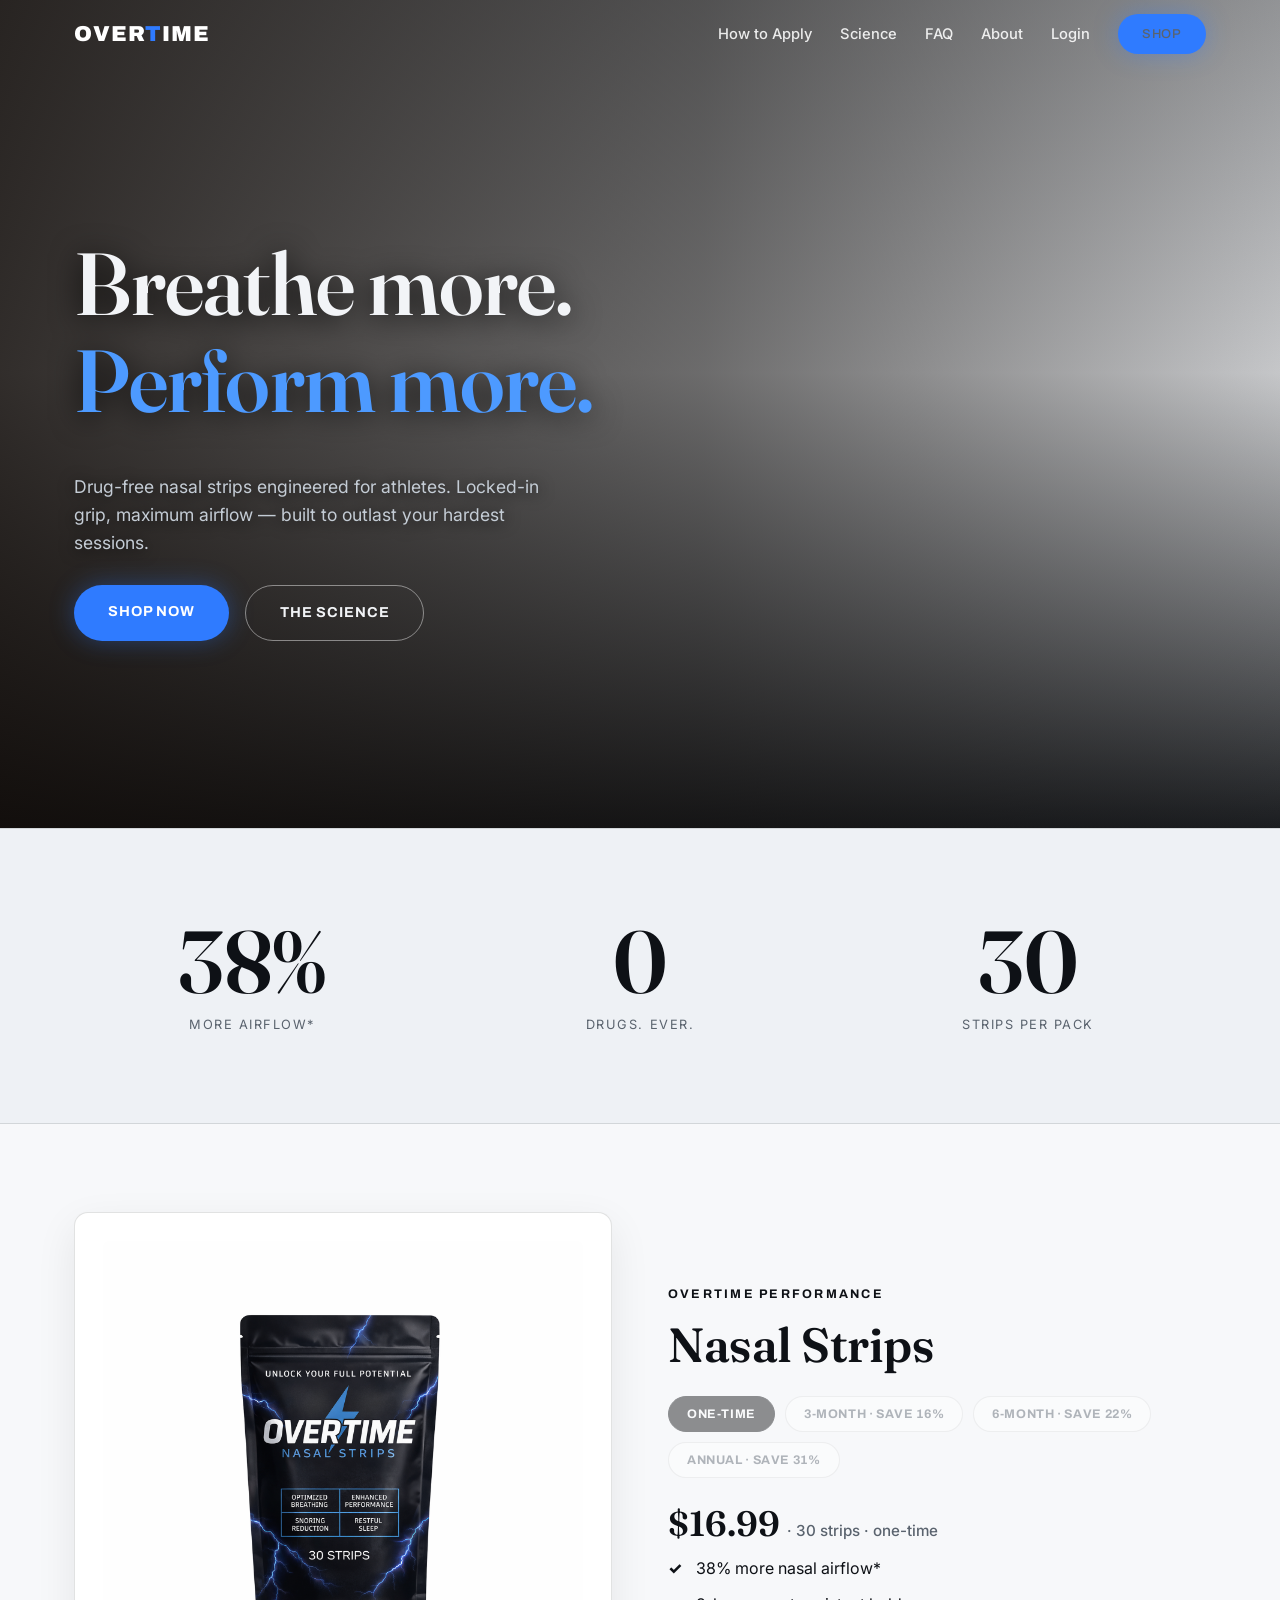
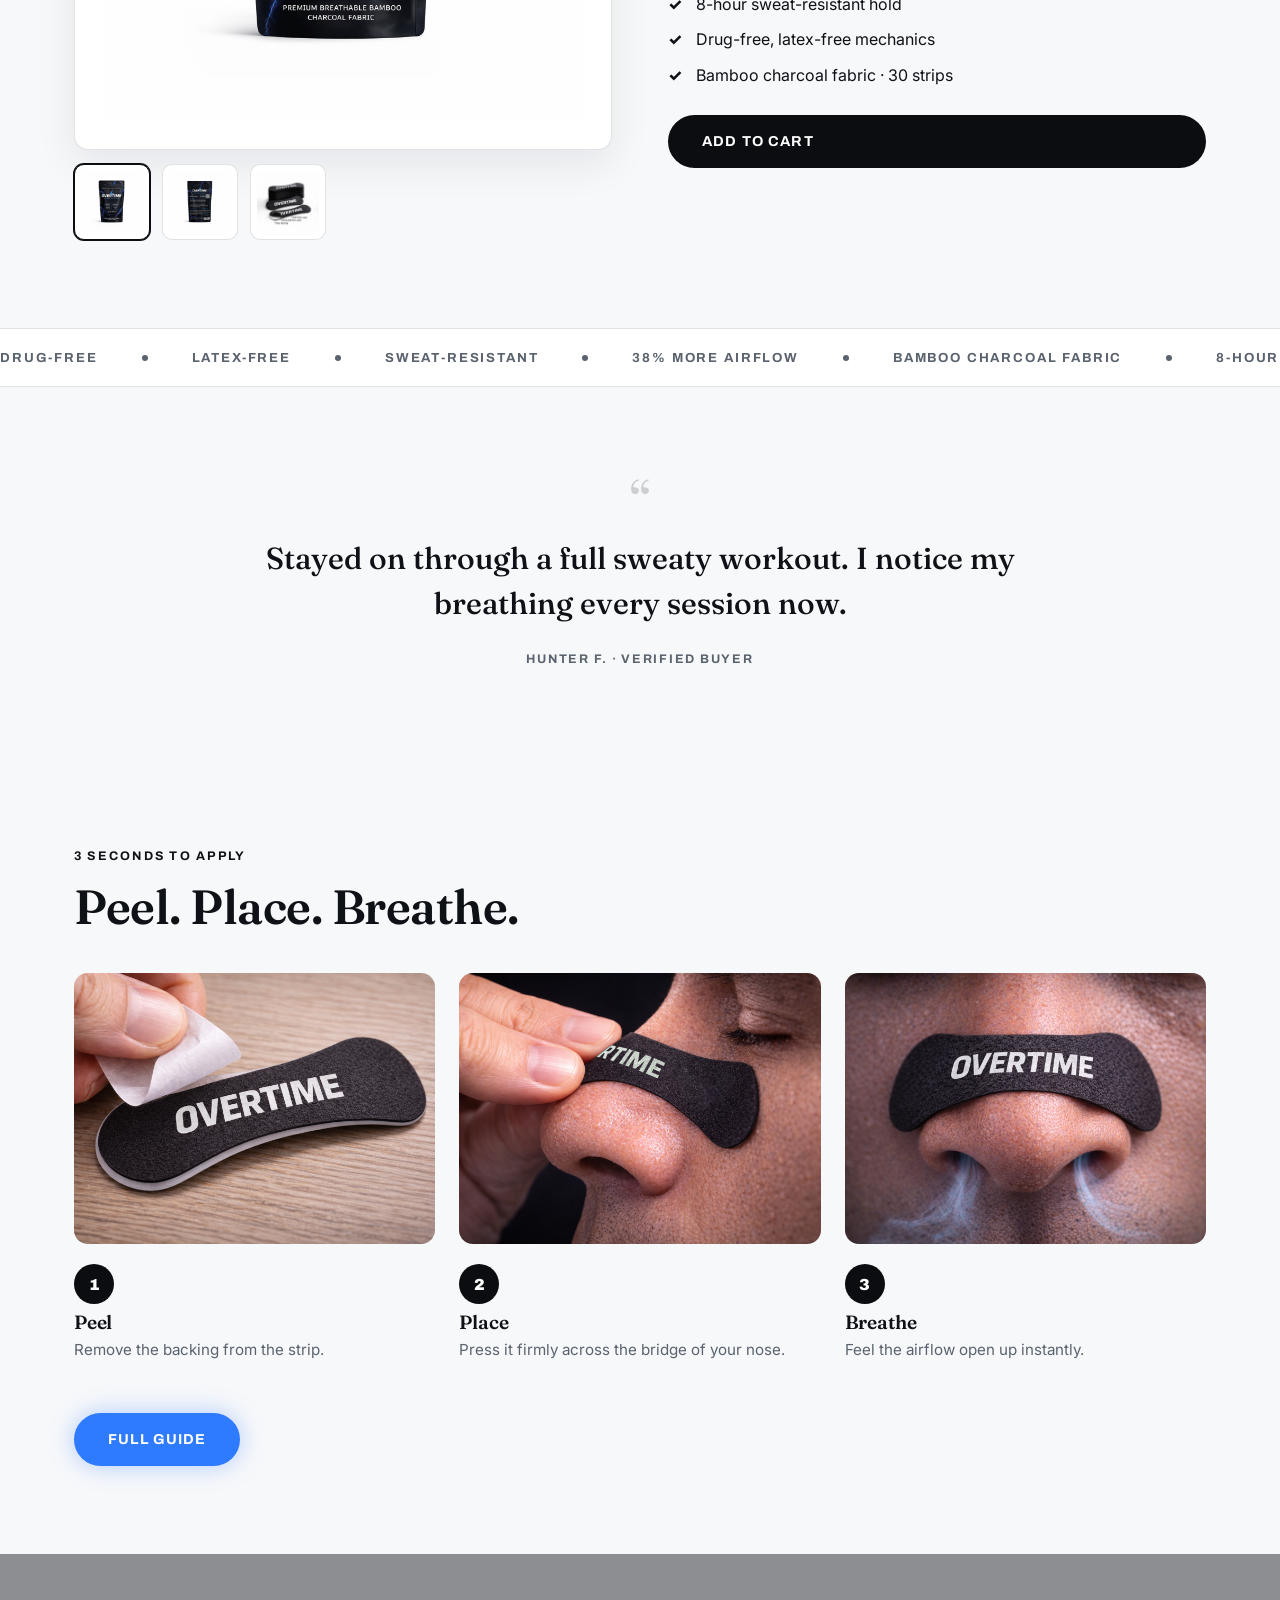
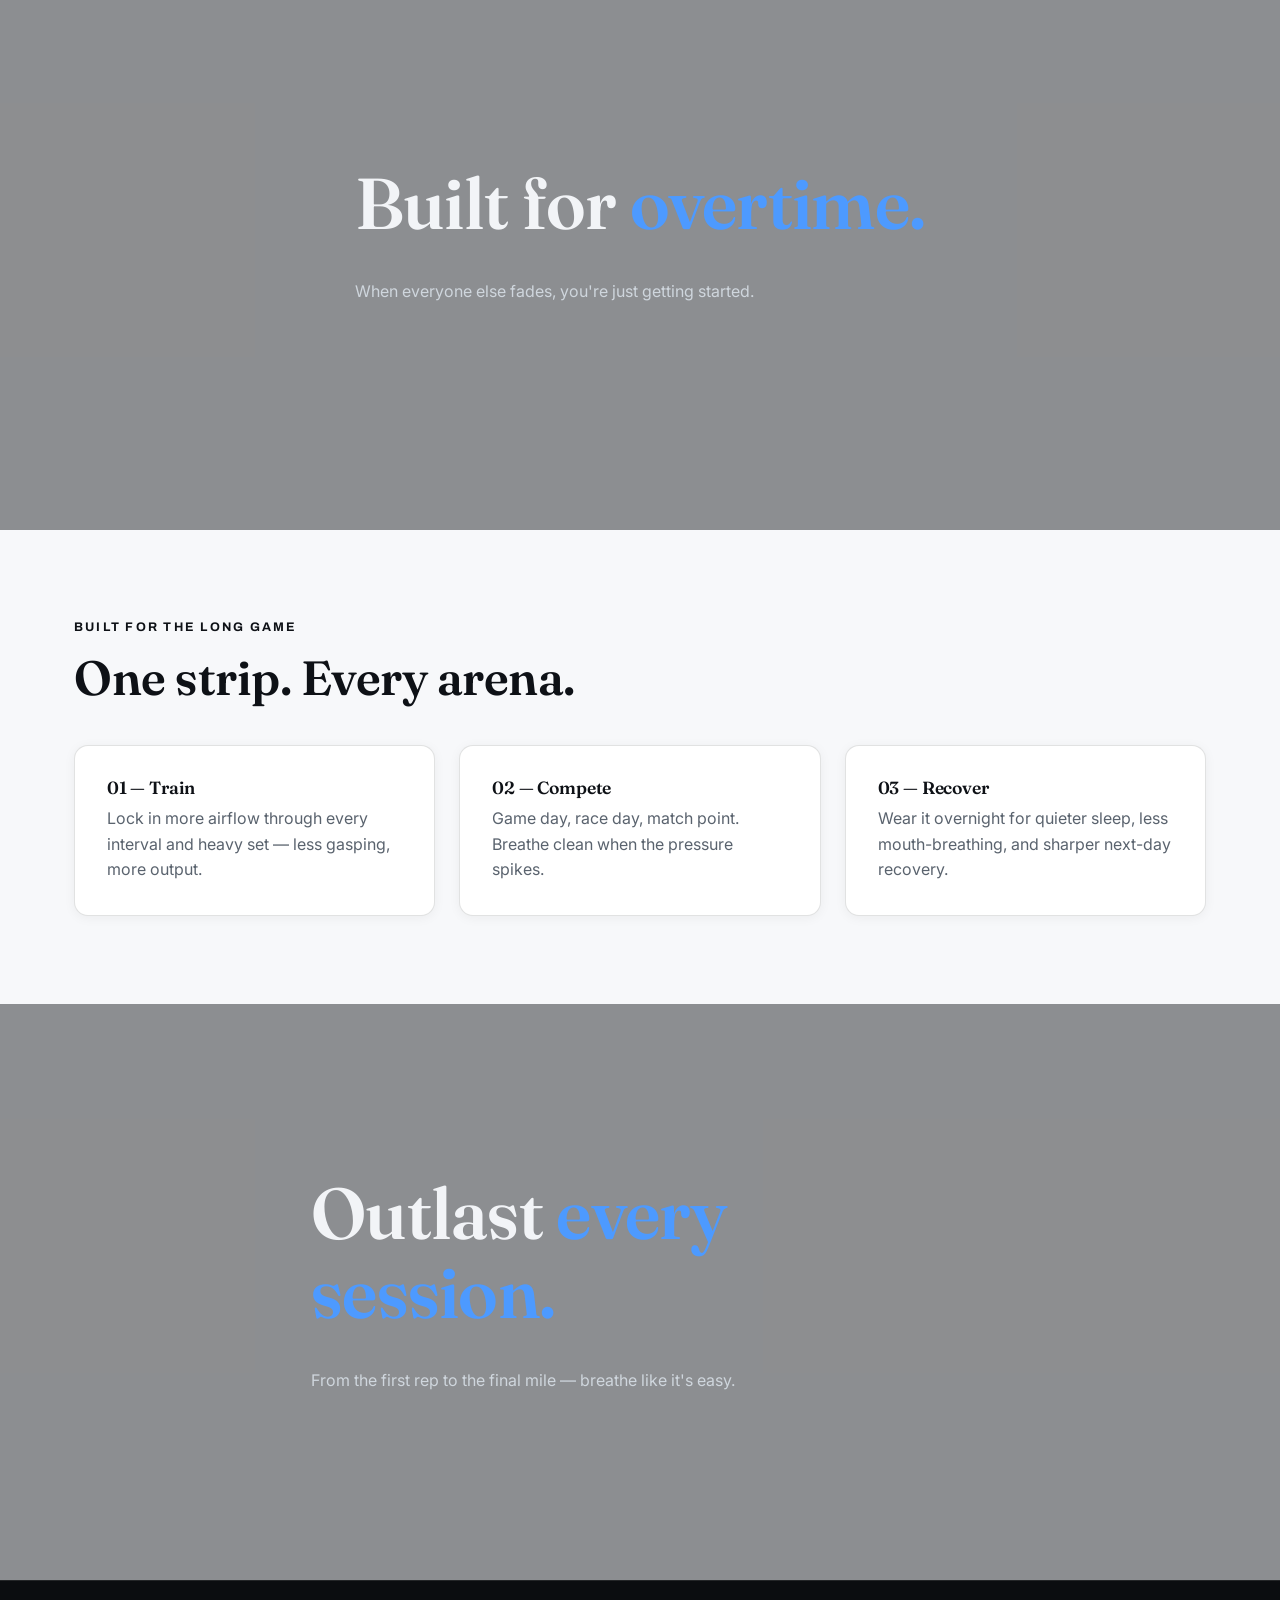
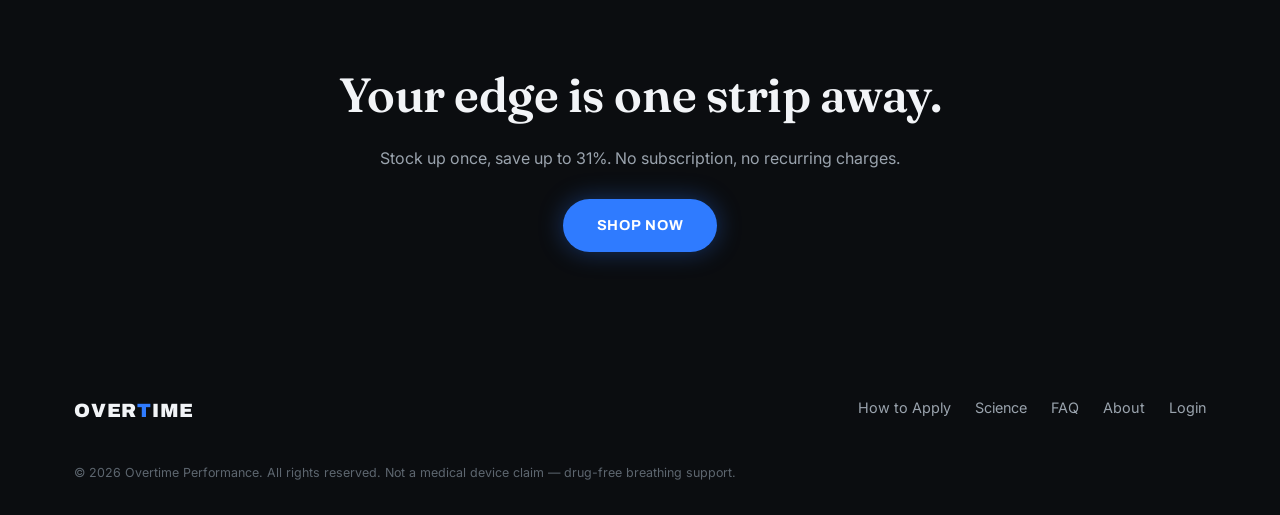
==== index.html @ 368c6059 "Switch to Storefront Cart API with auto-synced supply bundles (Shopify Bundles app)" ====
<!DOCTYPE html>
<html lang="en">
<head>
  <meta charset="UTF-8">
  <meta name="viewport" content="width=device-width, initial-scale=1.0">
  <title>OVERTIME — Performance Nasal Strips</title>
  <meta name="description" content="Drug-free nasal strips engineered for athletes. Breathe more. Perform more.">
  <link rel="preconnect" href="https://fonts.googleapis.com">
  <link rel="preconnect" href="https://fonts.gstatic.com" crossorigin>
  <link href="https://fonts.googleapis.com/css2?family=Archivo:wght@500;700;900&family=Fraunces:opsz,wght@9..144,500;9..144,600;9..144,700&family=Inter:wght@400;500;600&display=swap" rel="stylesheet">
  <link rel="icon" type="image/png" href="assets/img/favicon.png">
  <link rel="stylesheet" href="css/styles.css?v=10">
</head>
<body>

  <header class="nav">
    <div class="nav-inner">
      <a class="nav-logo" href="index.html">OVER<span class="bolt">T</span>IME</a>
      <button class="nav-toggle" aria-label="Menu">☰</button>
      <ul class="nav-links">
        <li><a href="how-to-apply.html">How to Apply</a></li>
        <li><a href="science.html">Science</a></li>
        <li><a href="faq.html">FAQ</a></li>
        <li><a href="about.html">About</a></li>
        <li><a href="login.html">Login</a></li>
        <li><a class="btn btn-blue" href="shop.html">Shop</a></li>
      </ul>
    </div>
  </header>

  <!-- HERO -->
  <section class="hero" style="background-image: url('https://images.unsplash.com/photo-1506905925346-21bda4d32df4?auto=format&fit=crop&w=2200&q=75');">
    <video class="hero-video" autoplay muted loop playsinline preload="auto"
           poster="https://images.unsplash.com/photo-1506905925346-21bda4d32df4?auto=format&fit=crop&w=2200&q=75">
      <source src="https://assets.mixkit.co/videos/3128/3128-720.mp4" type="video/mp4">
    </video>
    <div class="container">
      <h1>Breathe more.<br><span class="accent">Perform more.</span></h1>
      <p>Drug-free nasal strips engineered for athletes. Locked-in grip, maximum airflow — built to outlast your hardest sessions.</p>
      <div class="hero-ctas">
        <a class="btn btn-blue" href="#buy">Shop Now</a>
        <a class="btn btn-ghost" href="science.html">The Science</a>
      </div>
    </div>
  </section>

  <!-- STATS -->
  <section class="section section-alt">
    <div class="container">
      <div class="stats reveal">
        <div class="stat">
          <div class="stat-num" data-count="38" data-suffix="%">0%</div>
          <div class="stat-label">More airflow*</div>
        </div>
        <div class="stat">
          <div class="stat-num" data-count="0">0</div>
          <div class="stat-label">Drugs. Ever.</div>
        </div>
        <div class="stat">
          <div class="stat-num" data-count="30">0</div>
          <div class="stat-label">Strips per pack</div>
        </div>
      </div>
    </div>
  </section>

  <!-- BUY -->
  <section class="section" id="buy">
    <div class="container">
      <div class="product-card reveal">
        <div class="product-gallery">
          <div class="main-wrap">
            <img id="prod-main" src="assets/img/real/pack-front.png" alt="Overtime Nasal Strips — 30 pack" loading="lazy">
          </div>
          <div class="thumbs">
            <img class="thumb active" src="assets/img/real/pack-front.png" alt="Pack front">
            <img class="thumb" src="assets/img/real/pack-back.png" alt="Pack back">
            <img class="thumb" src="assets/img/real/closeup-pack.png" alt="Strip close-up">
          </div>
        </div>
        <div class="product-info">
          <span class="kicker">Overtime Performance</span>
          <h2>Nasal Strips</h2>
          <div class="variant-pills">
            <button class="pill active" data-variant="Single Pack" data-price="$16.99" data-per="· 30 strips · one pack">One-time</button>
            <button class="pill" data-variant="3-Month Supply" data-price="$42.99" data-per="· 3 packs · $14.33/pack">3-Month · Save 16%</button>
            <button class="pill" data-variant="6-Month Supply" data-price="$79.99" data-per="· 6 packs · $13.33/pack">6-Month · Save 22%</button>
            <button class="pill" data-variant="Annual Supply" data-price="$139.99" data-per="· 12 packs · $11.66/pack">Annual · Save 31%</button>
          </div>
          <div class="price"><span id="prod-price">$16.99</span> <span class="per" id="prod-per">· 30 strips · one-time</span></div>
          <ul class="benefits-list">
            <li>38% more nasal airflow*</li>
            <li>8-hour sweat-resistant hold</li>
            <li>Drug-free, latex-free mechanics</li>
            <li>Bamboo charcoal fabric · 30 strips</li>
          </ul>
          <a class="btn btn-cart" data-add-to-cart href="https://overtimestrips.com/products/nasal-strips">Add to Cart</a>
        </div>
      </div>
    </div>
  </section>

  <!-- MARQUEE -->
  <div class="marquee" aria-hidden="true">
    <div class="marquee-track">
      <span class="m-item">Drug-Free</span><span class="m-dot"></span>
      <span class="m-item">Latex-Free</span><span class="m-dot"></span>
      <span class="m-item">Sweat-Resistant</span><span class="m-dot"></span>
      <span class="m-item">38% More Airflow</span><span class="m-dot"></span>
      <span class="m-item">Bamboo Charcoal Fabric</span><span class="m-dot"></span>
      <span class="m-item">8-Hour Hold</span><span class="m-dot"></span>
      <span class="m-item">Built for Athletes</span><span class="m-dot"></span>
      <span class="m-item">Drug-Free</span><span class="m-dot"></span>
      <span class="m-item">Latex-Free</span><span class="m-dot"></span>
      <span class="m-item">Sweat-Resistant</span><span class="m-dot"></span>
      <span class="m-item">38% More Airflow</span><span class="m-dot"></span>
      <span class="m-item">Bamboo Charcoal Fabric</span><span class="m-dot"></span>
      <span class="m-item">8-Hour Hold</span><span class="m-dot"></span>
      <span class="m-item">Built for Athletes</span><span class="m-dot"></span>
    </div>
  </div>

  <!-- QUOTES -->
  <section class="section quotes-section">
    <div class="container">
      <div class="quote-mark">&ldquo;</div>
      <div class="quotes">
        <blockquote class="quote active">
          <p>These actually stay on — and open up your nose unlike other brands I've used.</p>
          <cite>Brody F. · Verified buyer</cite>
        </blockquote>
        <blockquote class="quote">
          <p>Stayed on through a full sweaty workout. I notice my breathing every session now.</p>
          <cite>Hunter F. · Verified buyer</cite>
        </blockquote>
        <blockquote class="quote">
          <p>Great for sleep and workouts. Felt the difference from rep one.</p>
          <cite>Jake M. · Verified buyer</cite>
        </blockquote>
        <blockquote class="quote">
          <p>I stopped waking up with a dry mouth — recovery actually feels better.</p>
          <cite>Mara L. · Verified buyer</cite>
        </blockquote>
        <blockquote class="quote">
          <p>Mile 20 used to wreck me. Now I'm still breathing clean at the finish.</p>
          <cite>Devin K. · Verified buyer</cite>
        </blockquote>
      </div>
    </div>
  </section>

  <!-- HOW IT WORKS TEASER -->
  <section class="section">
    <div class="container">
      <span class="kicker">3 seconds to apply</span>
      <h2>Peel. Place. Breathe.</h2>
      <div class="steps" style="margin-top:40px;">
        <div class="step reveal">
          <img src="assets/img/real/peel.png" alt="Peel the backing" loading="lazy">
          <div class="step-num">1</div>
          <h3>Peel</h3>
          <p>Remove the backing from the strip.</p>
        </div>
        <div class="step reveal">
          <img src="assets/img/real/apply.png" alt="Place across the nose" loading="lazy">
          <div class="step-num">2</div>
          <h3>Place</h3>
          <p>Press it firmly across the bridge of your nose.</p>
        </div>
        <div class="step reveal">
          <img src="assets/img/real/breathe.png" alt="Breathe freely" loading="lazy">
          <div class="step-num">3</div>
          <h3>Breathe</h3>
          <p>Feel the airflow open up instantly.</p>
        </div>
      </div>
      <div style="margin-top:36px;">
        <a class="btn btn-blue" href="how-to-apply.html">Full Guide</a>
      </div>
    </div>
  </section>

  <!-- FULL-BLEED BAND -->
  <section class="band" style="background-image: url('https://images.unsplash.com/photo-1552674605-db6ffd4facb5?auto=format&fit=crop&w=2000&q=70');">
    <div class="container reveal">
      <h2>Built for <span style="color:var(--blue-hot);">overtime.</span></h2>
      <p style="color:#cfd6dd;">When everyone else fades, you're just getting started.</p>
    </div>
  </section>

  <!-- USE CASES -->
  <section class="section">
    <div class="container">
      <span class="kicker">Built for the long game</span>
      <h2>One strip. Every arena.</h2>
      <div class="grid-3" style="margin-top:40px;">
        <div class="card reveal">
          <h3 style="color:var(--text);font-size:1.1rem;">01 — Train</h3>
          <p style="margin:0;color:var(--text-dim);">Lock in more airflow through every interval and heavy set — less gasping, more output.</p>
        </div>
        <div class="card reveal">
          <h3 style="color:var(--text);font-size:1.1rem;">02 — Compete</h3>
          <p style="margin:0;color:var(--text-dim);">Game day, race day, match point. Breathe clean when the pressure spikes.</p>
        </div>
        <div class="card reveal">
          <h3 style="color:var(--text);font-size:1.1rem;">03 — Recover</h3>
          <p style="margin:0;color:var(--text-dim);">Wear it overnight for quieter sleep, less mouth-breathing, and sharper next-day recovery.</p>
        </div>
      </div>
    </div>
  </section>

  <!-- SPORT BAND -->
  <section class="band" style="background-image: url('https://images.unsplash.com/photo-1486218119243-13883505764c?auto=format&fit=crop&w=2000&q=70');">
    <div class="container reveal">
      <h2>Outlast <span style="color:var(--blue-hot);">every session.</span></h2>
      <p style="color:#cfd6dd;">From the first rep to the final mile — breathe like it's easy.</p>
    </div>
  </section>

  <!-- FINAL CTA -->
  <section class="section section-dark" style="text-align:center;">
    <div class="container">
      <h2>Your edge is one strip away.</h2>
      <p style="margin:0 auto 28px;">Stock up once, save up to 31%. No subscription, no recurring charges.</p>
      <a class="btn btn-blue" href="shop.html">Shop Now</a>
    </div>
  </section>

  <footer class="footer">
    <div class="container footer-inner">
      <a class="nav-logo" href="index.html">OVER<span class="bolt">T</span>IME</a>
      <ul class="footer-links">
        <li><a href="how-to-apply.html">How to Apply</a></li>
        <li><a href="science.html">Science</a></li>
        <li><a href="faq.html">FAQ</a></li>
        <li><a href="about.html">About</a></li>
        <li><a href="login.html">Login</a></li>
      </ul>
    </div>
    <div class="container footer-fine">© 2026 Overtime Performance. All rights reserved. Not a medical device claim — drug-free breathing support.</div>
  </footer>

  <script src="js/main.js?v=7"></script>
  <script src="js/shopify.js?v=5"></script>
</body>
</html>
---- css/styles.css ----
/* ============================================================
   OVERTIME — design system
   Dark greyish-black base, electric blue accent, Sila-inspired.
   ============================================================ */

:root {
  /* light-first theme — dark lives only in imagery pockets (hero, bands, footer) */
  --bg: #f7f8fa;
  --bg-tint: #eef1f5;
  --bg-elev: #ffffff;
  --blue: #2f7bff;
  --blue-hot: #4d9aff;
  --text: #0e1116;
  --text-dim: #5a636e;
  --border: rgba(14, 17, 22, 0.12);
  --dark: #0b0d10;
  --dark-elev: #14181d;
  --dark-text: #f2f4f7;
  --dark-text-dim: #9aa3ad;
  --dark-border: rgba(255, 255, 255, 0.1);
  --radius: 14px;
  --container: 1180px;
  --font-display: "Archivo", sans-serif;
  --font-serif: "Fraunces", Georgia, serif;
  --font-body: "Inter", sans-serif;
}

*, *::before, *::after { box-sizing: border-box; }

html { scroll-behavior: smooth; }

body {
  margin: 0;
  background: var(--bg);
  color: var(--text);
  font-family: var(--font-body);
  font-size: 1rem;
  line-height: 1.6;
  -webkit-font-smoothing: antialiased;
}

img { max-width: 100%; display: block; }

h1, h2, h3, .display {
  font-family: var(--font-serif);
  font-weight: 600;
  letter-spacing: -0.01em;
  line-height: 1.1;
  margin: 0 0 0.5em;
}

p { margin: 0 0 1em; max-width: 55ch; }

a { color: var(--blue); text-decoration: none; }

.container {
  max-width: var(--container);
  margin: 0 auto;
  padding: 0 24px;
}

/* ---------- buttons ---------- */
.btn {
  display: inline-block;
  font-family: var(--font-display);
  font-weight: 700;
  text-transform: uppercase;
  letter-spacing: 0.06em;
  font-size: 0.9rem;
  padding: 15px 34px;
  border-radius: 999px;
  border: none;
  cursor: pointer;
  transition: transform 0.15s ease, box-shadow 0.15s ease, background 0.15s ease;
}
.btn-blue {
  background: var(--blue);
  color: #fff;
  box-shadow: 0 0 24px rgba(47, 123, 255, 0.35);
}
.btn-blue:hover {
  background: var(--blue-hot);
  transform: translateY(-2px);
  box-shadow: 0 0 36px rgba(77, 154, 255, 0.5);
  color: #fff;
}
.btn-ghost {
  background: transparent;
  color: var(--dark-text);
  border: 1px solid rgba(255, 255, 255, 0.45);
}
.btn-ghost:hover { border-color: var(--blue-hot); color: var(--blue-hot); }
.btn-cart {
  background: var(--dark);
  color: #fff;
  letter-spacing: 0.08em;
}
.btn-cart:hover { background: #000; transform: translateY(-2px); color: #fff; box-shadow: 0 10px 26px rgba(11, 13, 16, 0.25); }
.btn-dark { background: var(--dark); color: #fff; letter-spacing: 0.08em; }
.btn-dark:hover { background: #000; transform: translateY(-2px); color: #fff; box-shadow: 0 10px 26px rgba(11, 13, 16, 0.25); }

/* ---------- nav ---------- */
.nav {
  position: fixed;
  top: 0; left: 0; right: 0;
  z-index: 100;
  background: rgba(255, 255, 255, 0.72);
  backdrop-filter: blur(14px) saturate(160%);
  -webkit-backdrop-filter: blur(14px) saturate(160%);
  border-bottom: 1px solid rgba(14, 17, 22, 0.06);
  box-shadow: 0 1px 0 rgba(255, 255, 255, 0.6) inset, 0 6px 24px rgba(14, 17, 22, 0.06);
  transition: background 0.3s ease, box-shadow 0.3s ease, backdrop-filter 0.3s ease, border-color 0.3s ease;
}

/* pages with a media hero: nav floats transparent over it until scrolled */
body.has-hero .nav:not(.scrolled) {
  background: transparent;
  backdrop-filter: none;
  -webkit-backdrop-filter: none;
  border-bottom-color: transparent;
  box-shadow: none;
}
body.has-hero .nav:not(.scrolled) .nav-logo { color: #fff; }
body.has-hero .nav:not(.scrolled) .nav-links a:not(.btn) { color: rgba(255, 255, 255, 0.88); }
body.has-hero .nav:not(.scrolled) .nav-links a:not(.btn):hover { color: #fff; }
body.has-hero .nav:not(.scrolled) .nav-toggle { color: #fff; }
.nav-inner {
  max-width: var(--container);
  margin: 0 auto;
  padding: 0 24px;
  height: 68px;
  display: flex;
  align-items: center;
  justify-content: space-between;
  gap: 24px;
}
.nav-logo {
  font-family: var(--font-display);
  font-weight: 900;
  font-size: 1.35rem;
  letter-spacing: 0.04em;
  color: var(--text);
}
.nav-logo .bolt { color: var(--blue); }
.nav-links {
  display: flex;
  align-items: center;
  gap: 28px;
  list-style: none;
  margin: 0;
  padding: 0;
}
.nav-links a {
  color: var(--text-dim);
  font-size: 0.92rem;
  font-weight: 500;
  transition: color 0.15s;
  position: relative;
}
.nav-links a:not(.btn)::after {
  content: "";
  position: absolute;
  left: 0; right: 0; bottom: -6px;
  height: 2px;
  background: var(--blue);
  transform: scaleX(0);
  transform-origin: left;
  transition: transform 0.22s ease;
}
.nav-links a:not(.btn):hover::after,
.nav-links a:not(.btn).active::after { transform: scaleX(1); }
.nav-links a:hover, .nav-links a.active { color: var(--text); }
.nav-links .btn { padding: 10px 24px; font-size: 0.8rem; }
.nav-toggle {
  display: none;
  background: none;
  border: none;
  color: var(--text);
  font-size: 1.6rem;
  cursor: pointer;
  padding: 4px 8px;
}

/* ---------- hero ---------- */
.hero {
  position: relative;
  min-height: 92vh;
  display: flex;
  align-items: center;
  padding: 120px 0 72px;
  background-size: cover;
  background-position: center;
}
.hero-video {
  position: absolute; inset: 0;
  width: 100%; height: 100%;
  object-fit: cover;
  z-index: 0;
}
/* compact media hero for content subpages */
.hero--page { min-height: 60vh; padding: 140px 0 60px; }
.hero--page h1 { font-size: clamp(2.4rem, 5.5vw, 4.2rem); }
.hero-media {
  position: absolute; inset: 0;
  width: 100%; height: 100%;
  object-fit: cover;
  z-index: 0;
  animation: kenburns 24s ease-in-out infinite alternate;
}
@keyframes kenburns {
  from { transform: scale(1); }
  to { transform: scale(1.12); }
}
.hero::after {
  content: "";
  position: absolute; inset: 0;
  z-index: 1;
  background:
    linear-gradient(90deg, rgba(16,11,8,0.84) 0%, rgba(14,12,11,0.55) 55%, rgba(11,13,16,0.12) 100%),
    linear-gradient(180deg, rgba(11,13,16,0.35) 0%, rgba(11,13,16,0.1) 45%, rgba(11,13,16,0.92) 100%);
}
.hero .container { position: relative; z-index: 2; width: 100%; color: var(--dark-text); }
/* subpage media heroes: center the content block */
.hero--page .container { text-align: center; }
.hero--page h1, .hero--page p { margin-left: auto; margin-right: auto; }
.hero .kicker { color: rgba(255, 255, 255, 0.85); }
.hero h1 {
  font-size: clamp(2.8rem, 7vw, 5.5rem);
  max-width: 12ch;
  text-shadow: 0 4px 30px rgba(0, 0, 0, 0.85);
  animation: rise-in 0.7s ease-out both;
}
.hero p { text-shadow: 0 2px 16px rgba(0, 0, 0, 0.9); animation: rise-in 0.7s ease-out 0.15s both; }
.hero-ctas { animation: rise-in 0.7s ease-out 0.3s both; }
@keyframes rise-in {
  from { opacity: 0; transform: translateY(26px); }
  to { opacity: 1; transform: none; }
}
.hero h1 .accent { color: var(--blue-hot); }
.hero p {
  font-size: 1.1rem;
  color: #c4ccd5;
  max-width: 46ch;
}
.hero-ctas { display: flex; gap: 16px; flex-wrap: wrap; margin-top: 28px; }

/* page hero (subpages) */
.page-hero {
  padding: 150px 0 56px;
  border-bottom: 1px solid var(--border);
}
.page-hero h1 { font-size: clamp(2.2rem, 5vw, 4rem); }
.page-hero p { color: var(--text-dim); font-size: 1.1rem; }
.kicker {
  font-family: var(--font-display);
  font-weight: 700;
  text-transform: uppercase;
  letter-spacing: 0.18em;
  font-size: 0.78rem;
  color: var(--text);
  display: block;
  margin-bottom: 14px;
}

/* ---------- sections ---------- */
.section { padding: 88px 0; }
.section-alt { background: var(--bg-tint); border-top: 1px solid var(--border); border-bottom: 1px solid var(--border); }
.section-dark { background: var(--dark); color: var(--dark-text); border-top: 1px solid var(--dark-border); }
.section-dark .kicker { color: var(--dark-text); }
.section-dark p { color: var(--dark-text-dim); }
.section h2 { font-size: clamp(1.8rem, 4vw, 3rem); }

/* stat band */
.stats {
  display: grid;
  grid-template-columns: repeat(3, 1fr);
  gap: 32px;
  text-align: center;
}
.stat-num {
  font-family: var(--font-serif);
  font-weight: 600;
  font-size: clamp(3rem, 8vw, 5.5rem);
  color: var(--text);
  line-height: 1;
}
.stat-label {
  color: var(--text-dim);
  text-transform: uppercase;
  letter-spacing: 0.12em;
  font-size: 0.8rem;
  margin-top: 10px;
}

/* cards */
.card {
  background: var(--bg-elev);
  border: 1px solid var(--border);
  border-radius: var(--radius);
  padding: 32px;
  transition: transform 0.25s ease, border-color 0.25s ease, box-shadow 0.25s ease;
}
.card { box-shadow: 0 2px 12px rgba(14, 17, 22, 0.05); }
.card:hover {
  transform: translateY(-4px);
  border-color: rgba(47, 123, 255, 0.45);
  box-shadow: 0 14px 32px rgba(14, 17, 22, 0.12);
}
.grid-3 { display: grid; grid-template-columns: repeat(3, 1fr); gap: 24px; }
.grid-2 { display: grid; grid-template-columns: 1fr 1fr; gap: 56px; align-items: center; }

/* full-bleed image band */
.band {
  position: relative;
  min-height: 64vh;
  display: flex;
  align-items: center;
  background-size: cover;
  background-position: center;
}
.band::after {
  content: "";
  position: absolute; inset: 0;
  background: rgba(11, 13, 16, 0.45);
}
.band .container { position: relative; z-index: 1; color: var(--dark-text); }
.band h2 { font-size: clamp(2.2rem, 6vw, 4.5rem); max-width: 14ch; }

/* steps */
.steps { display: grid; grid-template-columns: repeat(3, 1fr); gap: 24px; }
.step img {
  border-radius: var(--radius);
  aspect-ratio: 4/3;
  object-fit: cover;
  width: 100%;
  transition: transform 0.5s ease;
}
.step:hover img { transform: scale(1.05); }
.step-num {
  display: inline-flex;
  align-items: center;
  justify-content: center;
  width: 40px; height: 40px;
  border-radius: 50%;
  background: var(--dark);
  color: #fff;
  font-family: var(--font-display);
  font-weight: 900;
  margin: 20px 0 8px;
}
.step h3 { font-size: 1.2rem; margin-bottom: 4px; }
.step p { color: var(--text-dim); font-size: 0.95rem; }
.section-dark .step p { color: var(--dark-text-dim); }

/* reviews */
.review .stars { color: var(--text-dim); letter-spacing: 3px; margin-bottom: 12px; }
.review p { font-size: 1.02rem; }
.review .who { color: var(--text-dim); font-size: 0.88rem; margin: 0; }

/* product / buy */
.buy-media img { border-radius: var(--radius); background: #fff; border: 1px solid var(--border); }
.price {
  font-family: var(--font-serif);
  font-weight: 600;
  font-size: 2.2rem;
}
.price .per { font-size: 0.95rem; font-weight: 500; color: var(--text-dim); font-family: var(--font-body); text-transform: none; }
.purchase-option {
  display: flex;
  align-items: center;
  gap: 14px;
  padding: 18px 20px;
  border: 1px solid var(--border);
  border-radius: var(--radius);
  background: var(--bg-elev);
  cursor: pointer;
  margin-bottom: 12px;
  transition: border-color 0.15s;
}
.purchase-option { box-shadow: 0 2px 10px rgba(14, 17, 22, 0.05); }
.purchase-option:hover { border-color: rgba(77, 154, 255, 0.5); box-shadow: 0 6px 18px rgba(14, 17, 22, 0.09); }
.purchase-option.selected { border-color: var(--blue); box-shadow: 0 0 0 1px var(--blue); }
.purchase-option input { accent-color: var(--blue); width: 18px; height: 18px; }
.purchase-option .opt-name { font-weight: 600; }
.purchase-option .opt-sub { color: var(--text-dim); font-size: 0.86rem; }
.purchase-option .opt-price { margin-left: auto; font-family: var(--font-display); font-weight: 700; }
.save-pill {
  background: var(--blue);
  color: #fff;
  font-size: 0.7rem;
  font-weight: 700;
  text-transform: uppercase;
  letter-spacing: 0.06em;
  padding: 3px 10px;
  border-radius: 999px;
  margin-left: 8px;
}

/* ---------- clean product block (Sila-style) ---------- */
.shop-lead { padding: 130px 0 72px; }
.product-card {
  display: grid;
  grid-template-columns: 1fr 1fr;
  gap: 56px;
  align-items: center;
}
.product-gallery .main-wrap {
  background: #fff;
  border: 1px solid var(--border);
  border-radius: var(--radius);
  padding: 28px;
  box-shadow: 0 14px 40px rgba(14, 17, 22, 0.08);
}
.product-gallery #prod-main { width: 100%; border-radius: 8px; }
.thumbs { display: flex; gap: 12px; margin-top: 14px; }
.thumb {
  width: 76px; height: 76px;
  object-fit: cover;
  border-radius: 10px;
  border: 1px solid var(--border);
  background: #fff;
  padding: 6px;
  cursor: pointer;
  transition: border-color 0.15s, transform 0.15s;
}
.thumb:hover { transform: translateY(-2px); }
.thumb.active { border-color: var(--dark); box-shadow: 0 0 0 1px var(--dark); }
.product-info h1, .product-info h2 { margin-top: 6px; }
.variant-pills { display: flex; flex-wrap: wrap; gap: 10px; margin: 18px 0 18px; }
.pill {
  font-family: var(--font-display);
  font-weight: 700;
  text-transform: uppercase;
  letter-spacing: 0.05em;
  font-size: 0.78rem;
  padding: 10px 18px;
  border-radius: 999px;
  border: 1px solid var(--border);
  background: var(--bg-elev);
  color: var(--text-dim);
  cursor: pointer;
  transition: all 0.15s ease;
}
.pill:hover { border-color: rgba(14, 17, 22, 0.4); color: var(--text); }
.pill:disabled { opacity: 0.45; cursor: not-allowed; pointer-events: none; }
.pill.active { background: var(--dark); border-color: var(--dark); color: #fff; }
.benefits-list { list-style: none; padding: 0; margin: 4px 0 26px; }
.benefits-list li {
  position: relative;
  padding-left: 28px;
  margin-bottom: 10px;
  color: var(--text);
}
.benefits-list li::before {
  content: "✓";
  position: absolute; left: 0;
  color: var(--text);
  font-weight: 800;
}
.product-info .btn-cart { width: 100%; }

/* ---------- rotating quote ---------- */
.quotes-section { text-align: center; }
.quote-mark {
  font-family: var(--font-serif);
  font-size: 3.4rem;
  line-height: 1;
  color: rgba(14, 17, 22, 0.18);
  margin-bottom: 6px;
}
.quotes { display: grid; max-width: 820px; margin: 0 auto; }
.quote {
  grid-area: 1 / 1;
  opacity: 0;
  transition: opacity 0.8s ease;
  pointer-events: none;
  margin: 0;
}
.quote.active { opacity: 1; pointer-events: auto; }
.quote p {
  font-family: var(--font-serif);
  font-size: clamp(1.3rem, 2.6vw, 1.9rem);
  line-height: 1.5;
  font-weight: 500;
  color: var(--text);
  margin: 0 auto 18px;
  max-width: none;
}
.quote cite {
  font-family: var(--font-display);
  font-weight: 700;
  text-transform: uppercase;
  letter-spacing: 0.14em;
  font-size: 0.78rem;
  color: var(--text-dim);
  font-style: normal;
}

/* ---------- moving marquee ---------- */
.marquee {
  overflow: hidden;
  background: var(--bg-elev);
  border-top: 1px solid var(--border);
  border-bottom: 1px solid var(--border);
  padding: 18px 0;
}
.marquee-track {
  display: flex;
  align-items: center;
  gap: 44px;
  width: max-content;
  animation: marquee 32s linear infinite;
}
.marquee:hover .marquee-track { animation-play-state: paused; }
.m-item {
  font-family: var(--font-display);
  font-weight: 700;
  text-transform: uppercase;
  letter-spacing: 0.14em;
  font-size: 0.82rem;
  color: var(--text-dim);
  white-space: nowrap;
}
.m-dot { width: 6px; height: 6px; border-radius: 50%; background: var(--text-dim); flex: none; }
@keyframes marquee { to { transform: translateX(-50%); } }

/* badges */
.badges { display: flex; flex-wrap: wrap; gap: 12px; }
.badge {
  border: 1px solid var(--border);
  border-radius: 999px;
  padding: 8px 18px;
  font-size: 0.85rem;
  color: var(--text-dim);
  background: var(--bg-elev);
}

/* FAQ accordion */
.faq-item {
  background: var(--bg-elev);
  border: 1px solid var(--border);
  border-radius: var(--radius);
  margin-bottom: 12px;
  overflow: hidden;
  box-shadow: 0 2px 10px rgba(14, 17, 22, 0.05);
}
.faq-item summary {
  list-style: none;
  cursor: pointer;
  padding: 20px 24px;
  font-weight: 600;
  display: flex;
  justify-content: space-between;
  align-items: center;
  gap: 16px;
}
.faq-item summary::-webkit-details-marker { display: none; }
.faq-item summary::after {
  content: "+";
  color: var(--text);
  font-family: var(--font-display);
  font-weight: 700;
  font-size: 1.3rem;
  transition: transform 0.2s;
}
.faq-item[open] summary::after { transform: rotate(45deg); }
.faq-item .faq-body { padding: 0 24px 20px; color: var(--text-dim); }
.faq-item .faq-body p { margin: 0; }

/* ---------- login ---------- */
.auth-wrap {
  min-height: 100vh;
  display: flex;
  align-items: center;
  justify-content: center;
  padding: 110px 24px 60px;
  background-size: cover;
  background-position: center;
  position: relative;
}
.auth-wrap::after {
  content: "";
  position: absolute; inset: 0;
  background: rgba(11, 13, 16, 0.78);
  backdrop-filter: blur(6px);
  -webkit-backdrop-filter: blur(6px);
}
.auth-card {
  position: relative;
  z-index: 1;
  width: 100%;
  max-width: 440px;
  background: var(--bg-elev);
  border: 1px solid var(--border);
  border-radius: var(--radius);
  padding: 40px;
  box-shadow: 0 24px 64px rgba(0, 0, 0, 0.6);
}
.auth-tabs { display: flex; gap: 8px; margin-bottom: 28px; }
.auth-tab {
  flex: 1;
  padding: 11px;
  border-radius: 999px;
  border: 1px solid var(--border);
  background: transparent;
  color: var(--text-dim);
  font-family: var(--font-display);
  font-weight: 700;
  text-transform: uppercase;
  letter-spacing: 0.05em;
  font-size: 0.8rem;
  cursor: pointer;
}
.auth-tab.active { background: var(--blue); border-color: var(--blue); color: #fff; }
.field { margin-bottom: 16px; }
.field label {
  display: block;
  font-size: 0.82rem;
  font-weight: 600;
  color: var(--text-dim);
  margin-bottom: 7px;
  text-transform: uppercase;
  letter-spacing: 0.06em;
}
.field input {
  width: 100%;
  padding: 13px 16px;
  border-radius: 10px;
  border: 1px solid var(--border);
  background: var(--bg);
  color: var(--text);
  font-family: var(--font-body);
  font-size: 0.95rem;
}
.field input:focus { outline: none; border-color: var(--blue); }
.auth-card .btn { width: 100%; margin-top: 8px; }
.auth-note { text-align: center; color: var(--text-dim); font-size: 0.85rem; margin: 18px 0 0; max-width: none; }

/* ---------- modal ---------- */
.modal-overlay {
  position: fixed; inset: 0;
  z-index: 200;
  background: rgba(0, 0, 0, 0.7);
  backdrop-filter: blur(4px);
  display: flex;
  align-items: center;
  justify-content: center;
  padding: 24px;
  opacity: 0;
  pointer-events: none;
  transition: opacity 0.25s ease;
}
.modal-overlay.show { opacity: 1; pointer-events: auto; }
.modal {
  background: var(--bg-elev);
  border: 1px solid rgba(77, 154, 255, 0.4);
  border-radius: var(--radius);
  max-width: 420px;
  width: 100%;
  padding: 44px 36px;
  text-align: center;
  box-shadow: 0 0 80px rgba(47, 123, 255, 0.25);
  transform: translateY(12px);
  transition: transform 0.25s ease;
}
.modal-overlay.show .modal { transform: translateY(0); }
.modal h3 { font-size: 1.6rem; }
.modal .discount {
  font-family: var(--font-display);
  font-weight: 900;
  font-size: 3.2rem;
  color: var(--blue-hot);
  line-height: 1;
  margin: 12px 0;
}
.modal .code {
  display: inline-block;
  border: 1px dashed var(--blue-hot);
  border-radius: 8px;
  padding: 8px 22px;
  font-family: var(--font-display);
  font-weight: 700;
  letter-spacing: 0.2em;
  margin: 10px 0 22px;
}
.modal-close {
  position: absolute;
  top: 14px; right: 18px;
  background: none; border: none;
  color: var(--text-dim);
  font-size: 1.4rem;
  cursor: pointer;
}
.modal { position: relative; }

/* ---------- footer ---------- */
.footer {
  background: var(--dark);
  padding: 56px 0 32px;
  color: var(--dark-text-dim);
  font-size: 0.9rem;
}
.footer .nav-logo { color: var(--dark-text); }
.footer-inner {
  display: flex;
  justify-content: space-between;
  gap: 40px;
  flex-wrap: wrap;
}
.footer .nav-logo { font-size: 1.2rem; }
.footer-links { display: flex; gap: 24px; list-style: none; padding: 0; margin: 0; flex-wrap: wrap; }
.footer-links a { color: var(--dark-text-dim); }
.footer-links a:hover { color: var(--dark-text); }
.footer-fine { margin-top: 36px; font-size: 0.78rem; color: #5d666f; }

/* ---------- reveal on scroll ---------- */
.reveal { opacity: 0; transform: translateY(24px); transition: opacity 0.6s ease, transform 0.6s ease; }
.reveal.in { opacity: 1; transform: none; }

/* ---------- reduced motion ---------- */
@media (prefers-reduced-motion: reduce) {
  *, *::before, *::after { animation: none !important; transition: none !important; }
  .reveal { opacity: 1; transform: none; }
  .hero-video { display: none; }
}

/* ---------- responsive ---------- */
@media (max-width: 860px) {
  .nav-toggle { display: block; }
  .nav-links {
    /* .nav's backdrop-filter makes it the containing block, so size explicitly */
    position: fixed;
    top: 68px; left: 0; right: 0;
    height: calc(100vh - 68px);
    background: #f7f8fa;
    flex-direction: column;
    justify-content: center;
    gap: 32px;
    display: none;
    overflow-y: auto;
  }
  .nav-links.open { display: flex; }
  .nav-links a { font-size: 1.3rem; }
  .grid-3, .steps, .stats { grid-template-columns: 1fr; }
  .grid-2 { grid-template-columns: 1fr; gap: 32px; }
  .product-card { grid-template-columns: 1fr; gap: 32px; }
  .shop-lead { padding: 104px 0 56px; }
  .section { padding: 64px 0; }
  .band { min-height: 48vh; }
  .auth-card { padding: 30px 24px; }
}
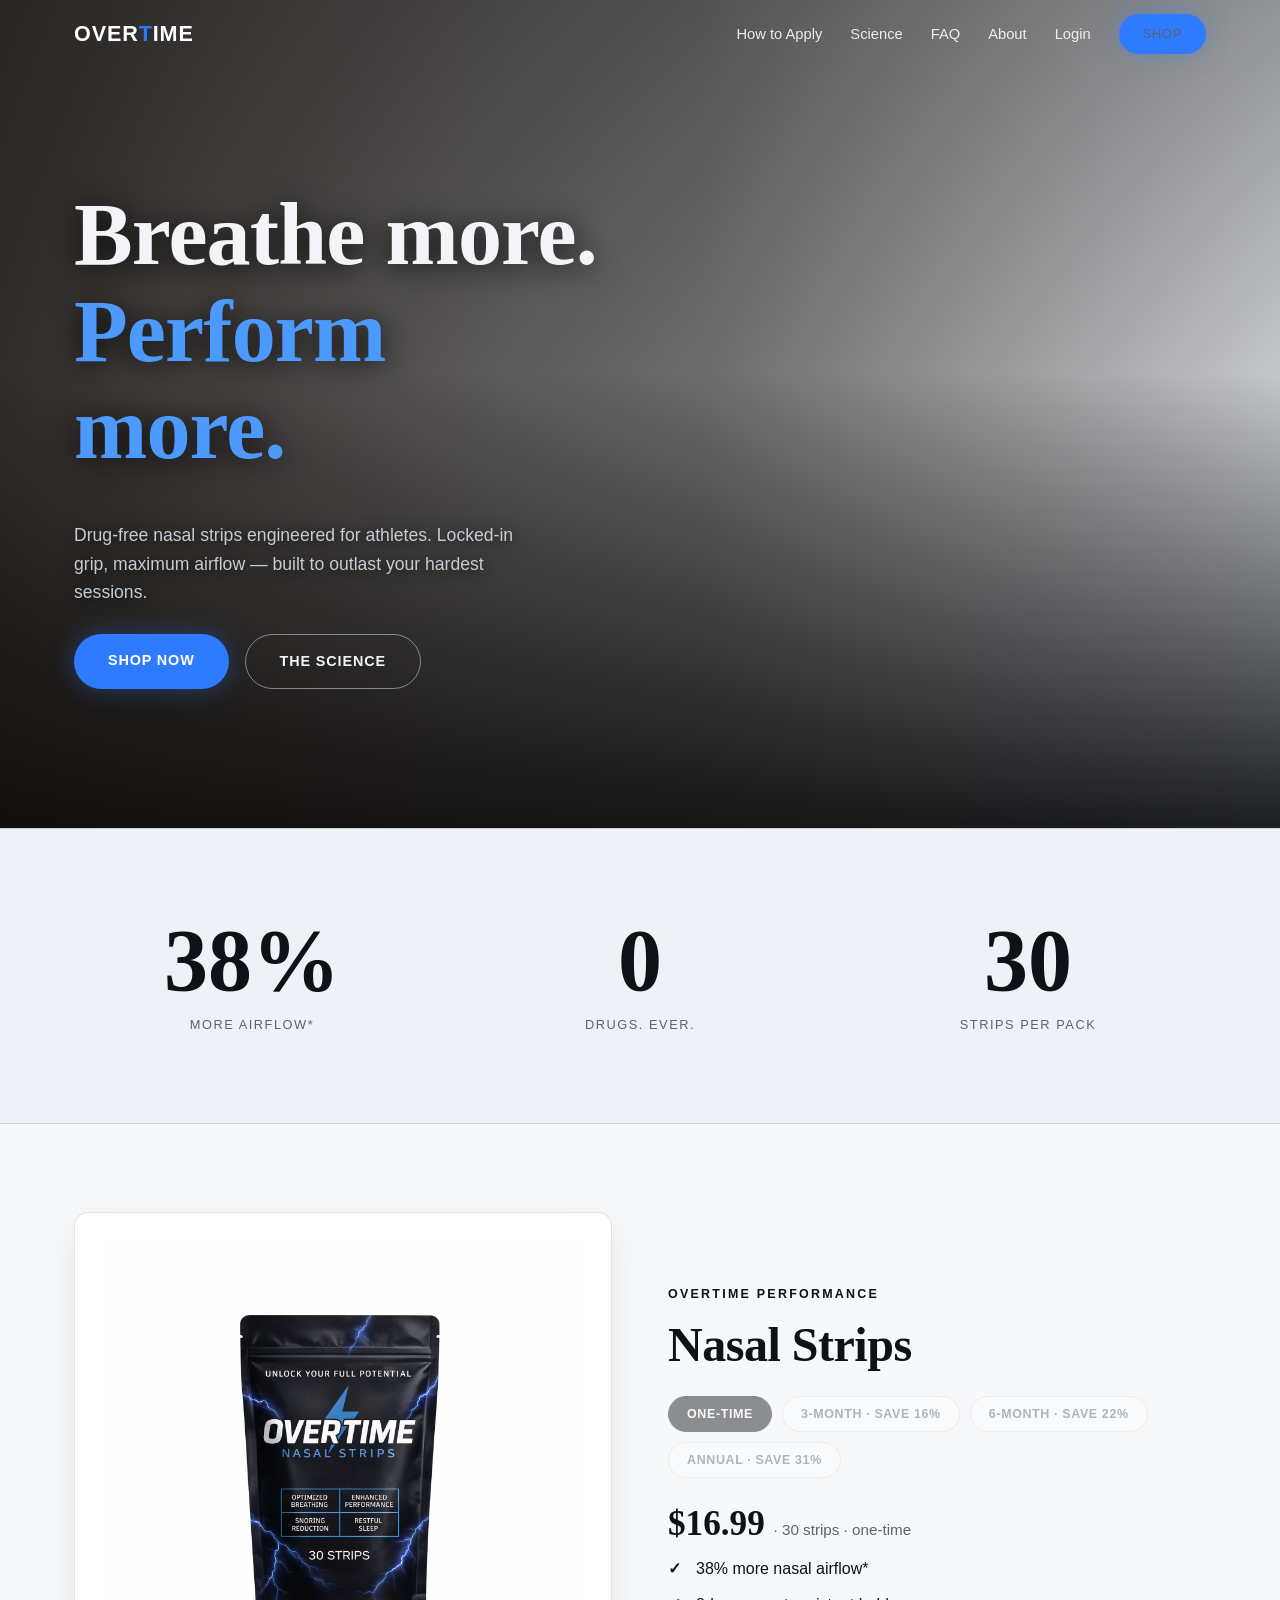
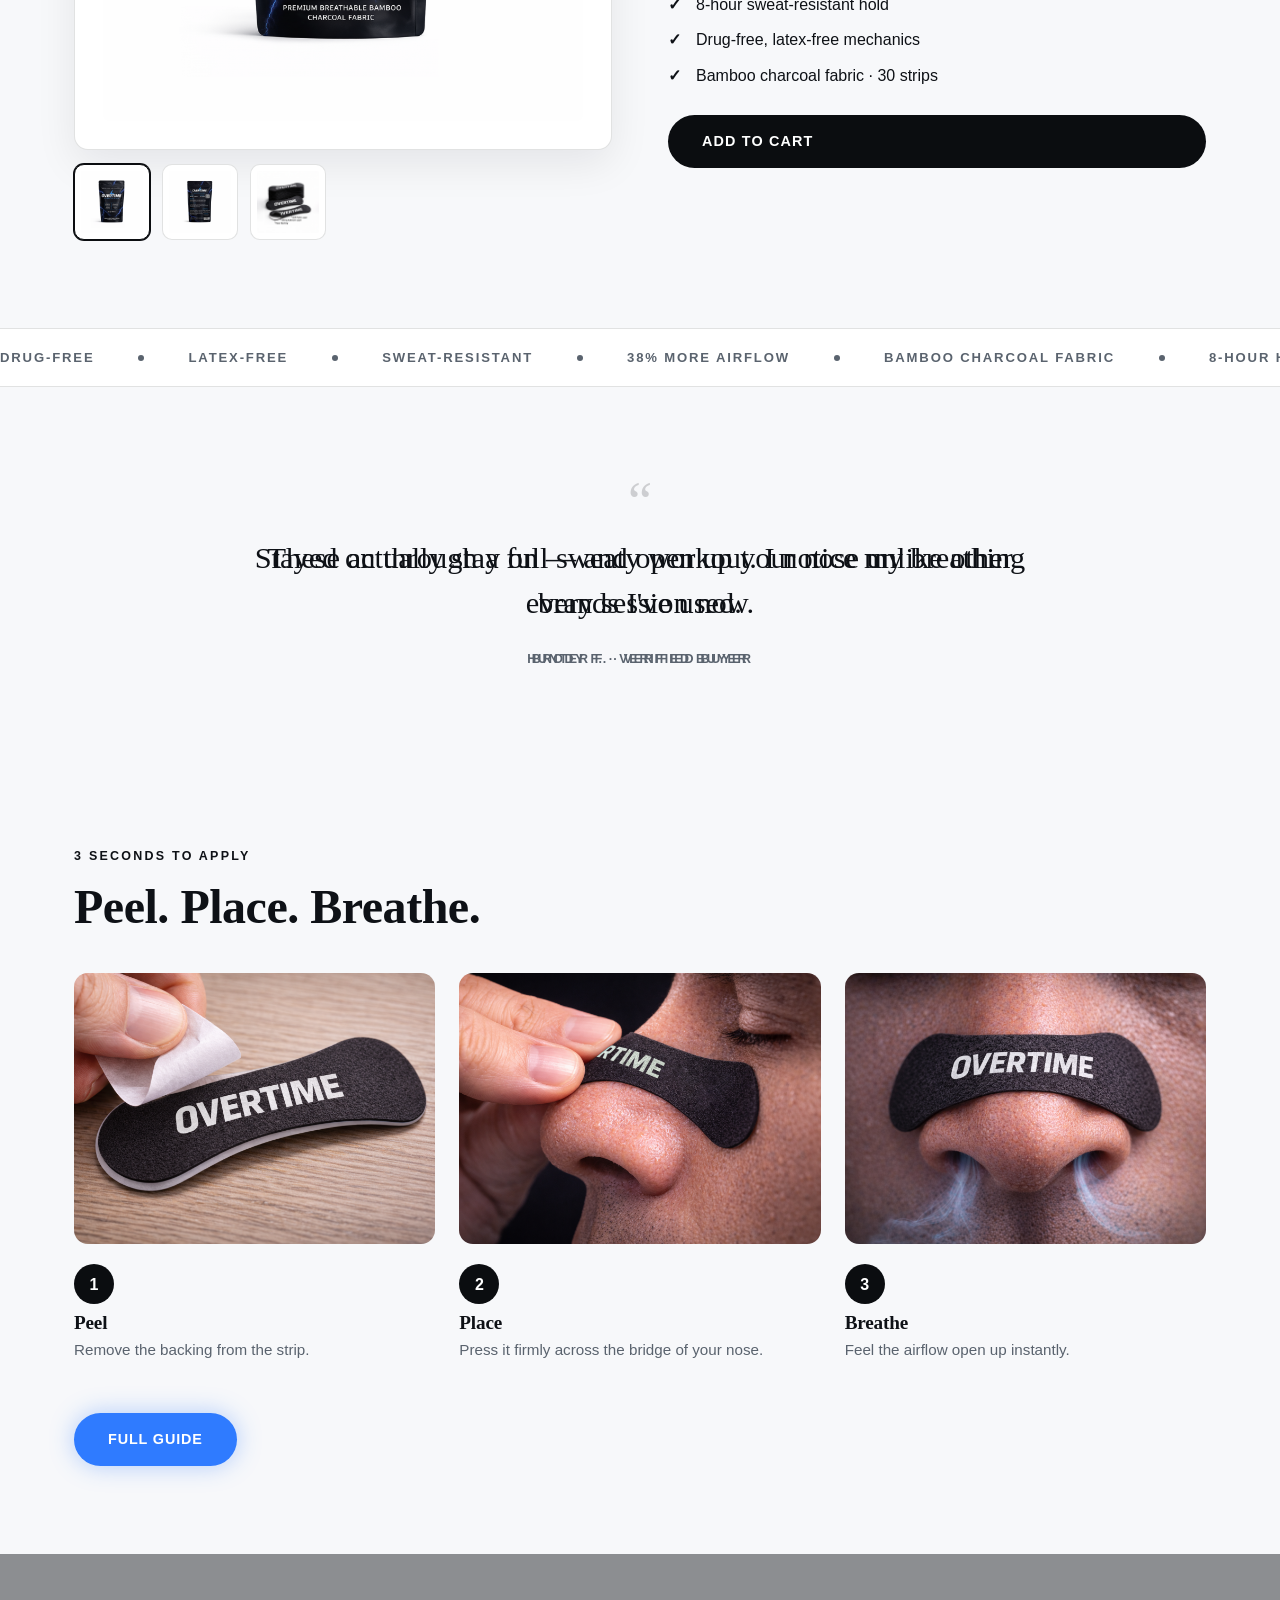
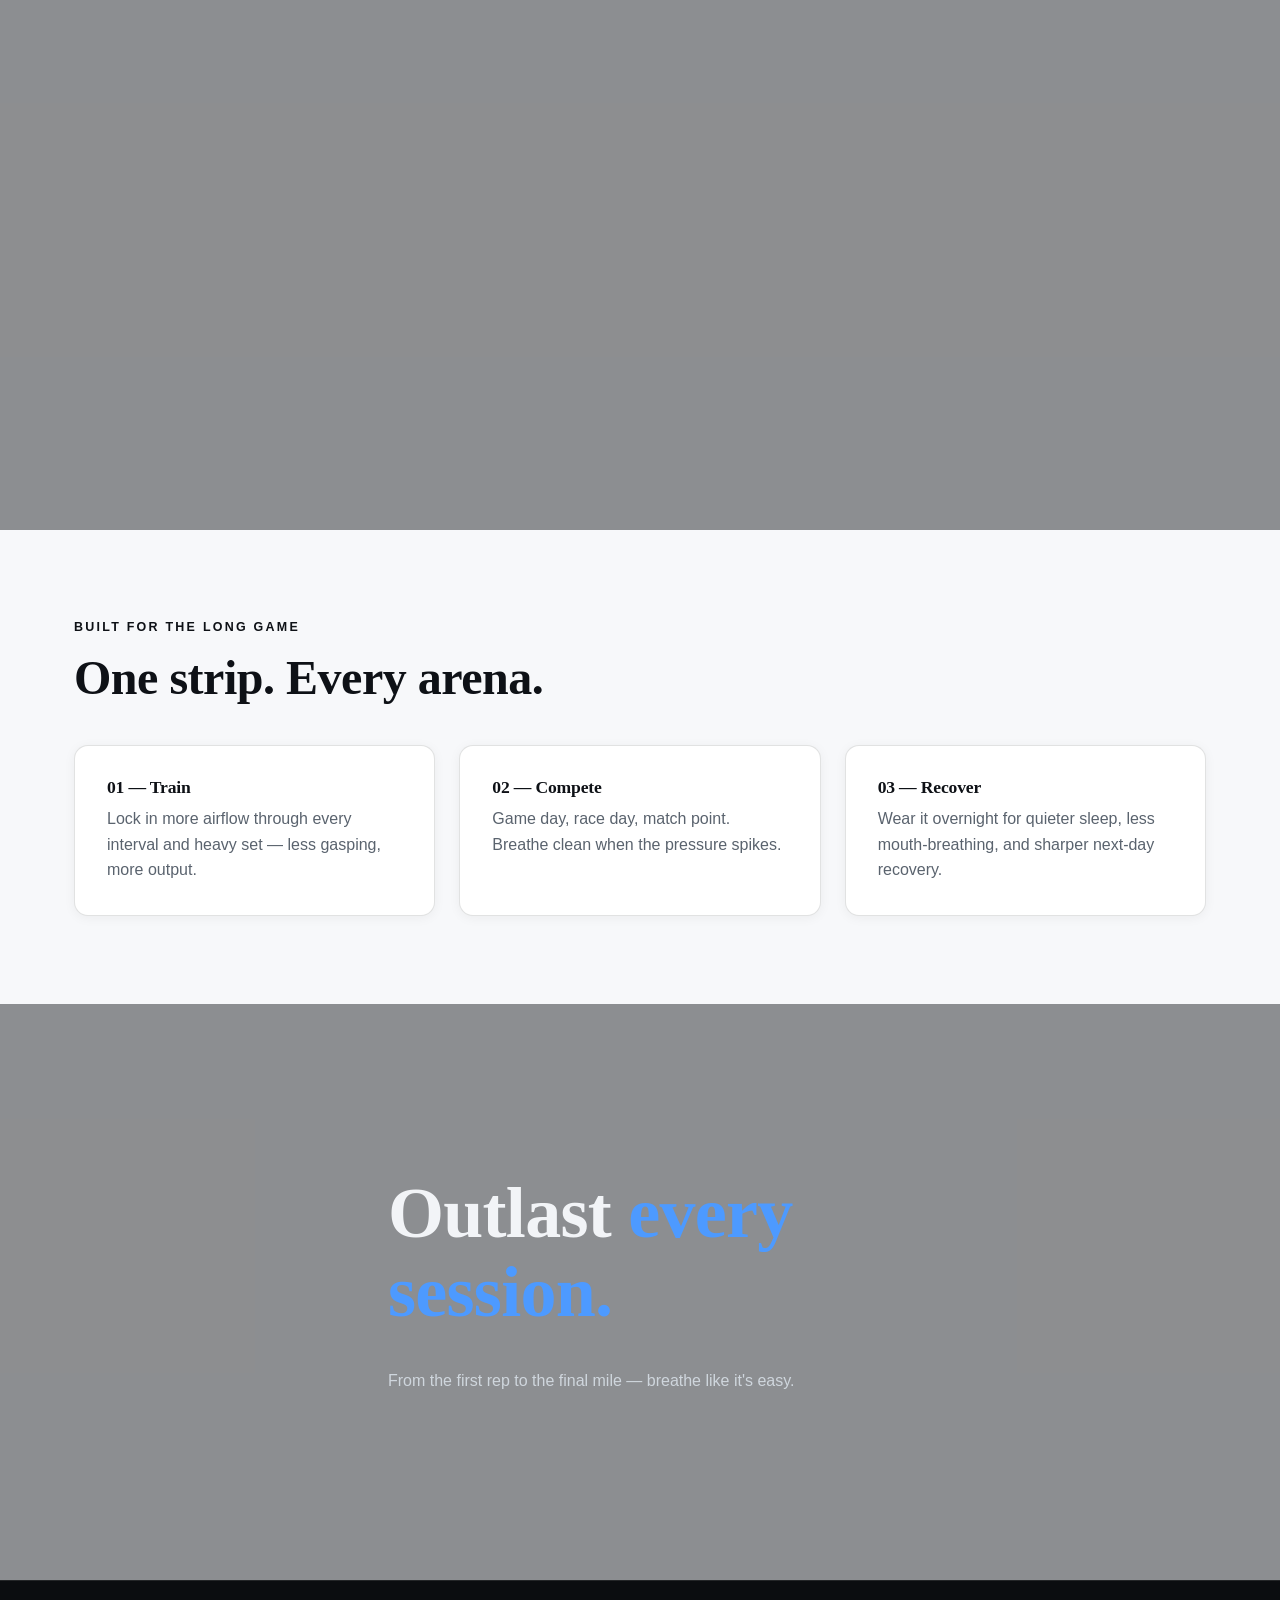
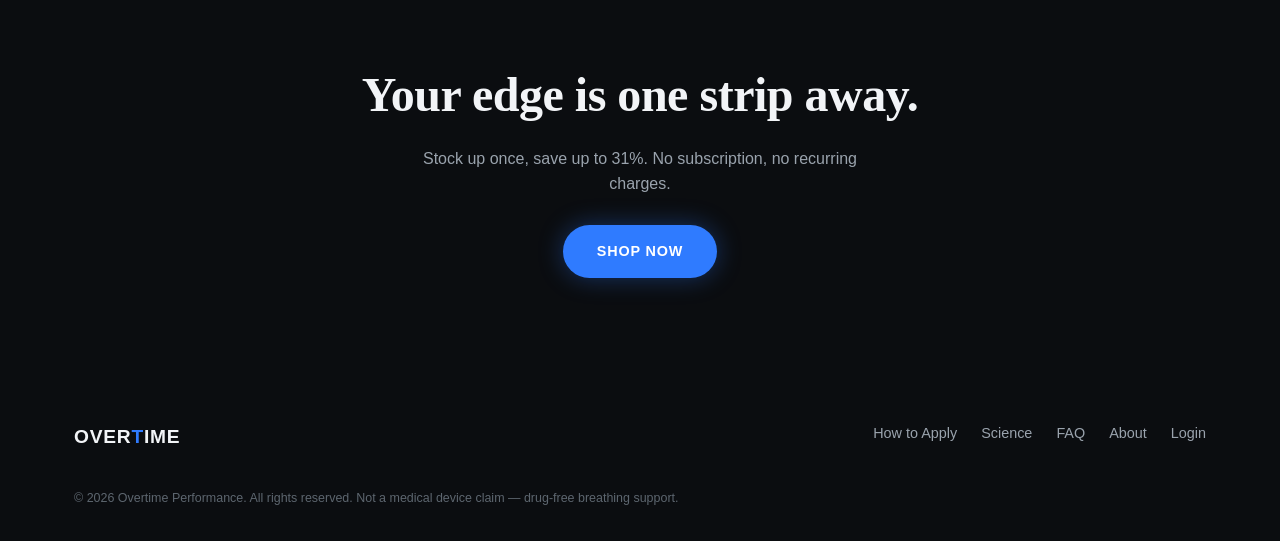
==== commit edc59309: "Security hardening: CSP + referrer policy on all pages, real Shopify account login, robots.txt" ====
--- a/index.html
+++ b/index.html
@@ -1,8 +1,10 @@
-<!DOCTYPE html>
+﻿<!DOCTYPE html>
 <html lang="en">
 <head>
   <meta charset="UTF-8">
   <meta name="viewport" content="width=device-width, initial-scale=1.0">
+  <meta http-equiv="Content-Security-Policy" content="default-src 'self'; script-src 'self'; style-src 'self' 'unsafe-inline' https://fonts.googleapis.com; font-src https://fonts.gstatic.com; img-src 'self' data: https://images.unsplash.com; media-src 'self' https://assets.mixkit.co; connect-src 'self' https://y9t80a-dv.myshopify.com; object-src 'none'; base-uri 'self'; form-action 'self'; upgrade-insecure-requests">
+  <meta name="referrer" content="strict-origin-when-cross-origin">
   <title>OVERTIME — Performance Nasal Strips</title>
   <meta name="description" content="Drug-free nasal strips engineered for athletes. Breathe more. Perform more.">
   <link rel="preconnect" href="https://fonts.googleapis.com">
@@ -241,7 +243,7 @@
     <div class="container footer-fine">© 2026 Overtime Performance. All rights reserved. Not a medical device claim — drug-free breathing support.</div>
   </footer>
 
-  <script src="js/main.js?v=7"></script>
+  <script src="js/main.js?v=8"></script>
   <script src="js/shopify.js?v=5"></script>
 </body>
 </html>
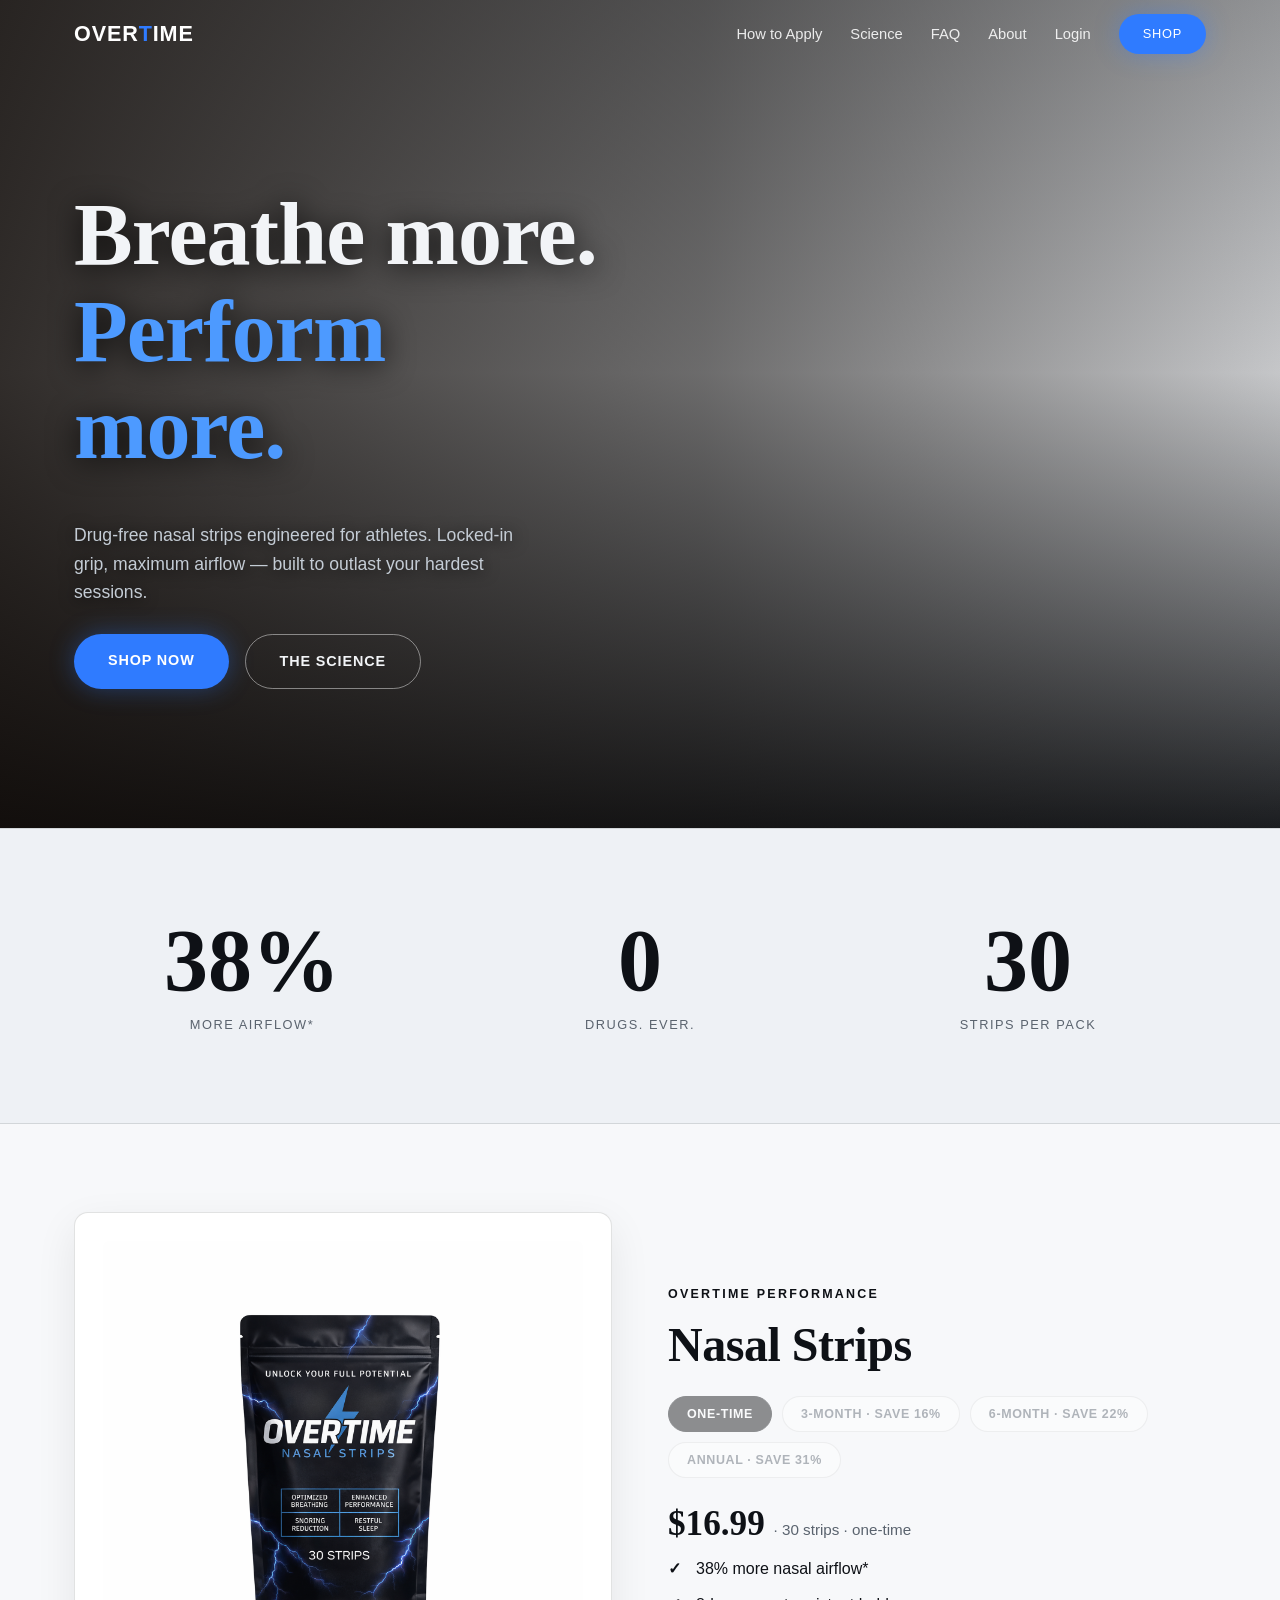
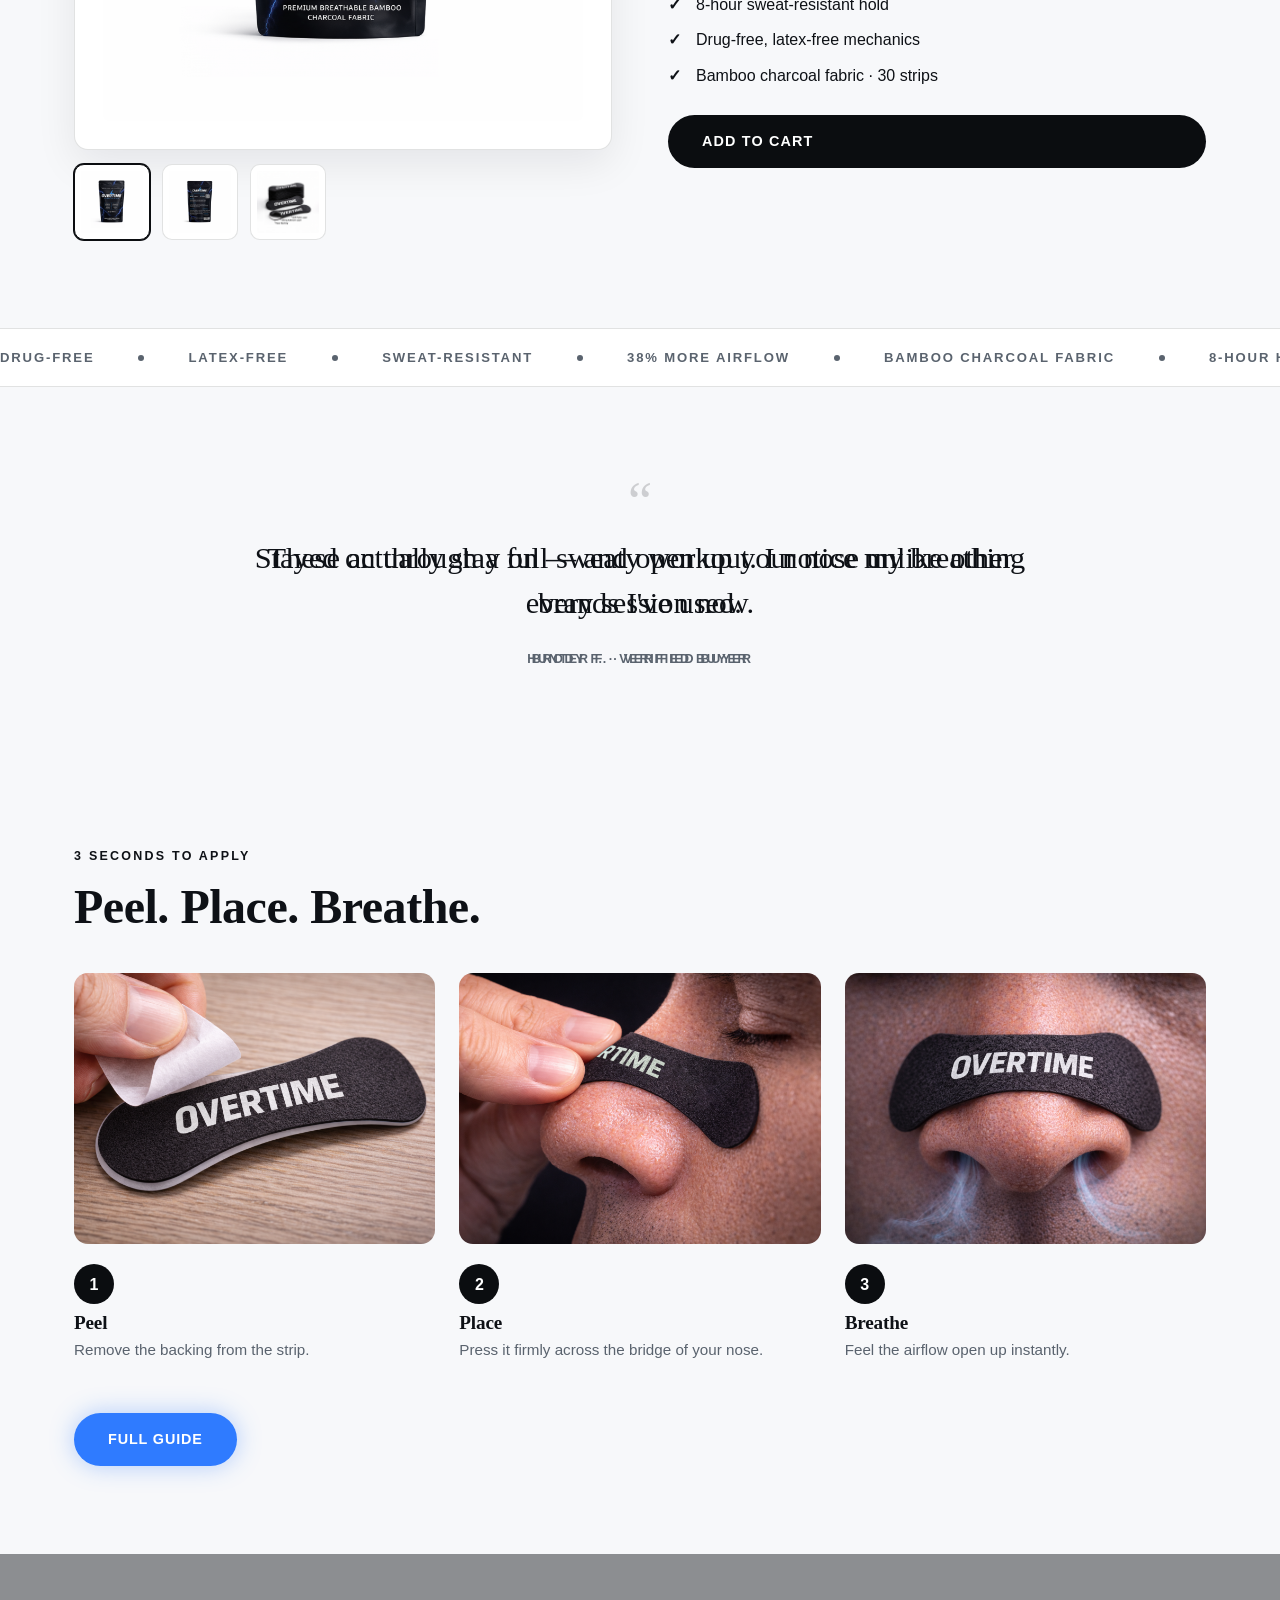
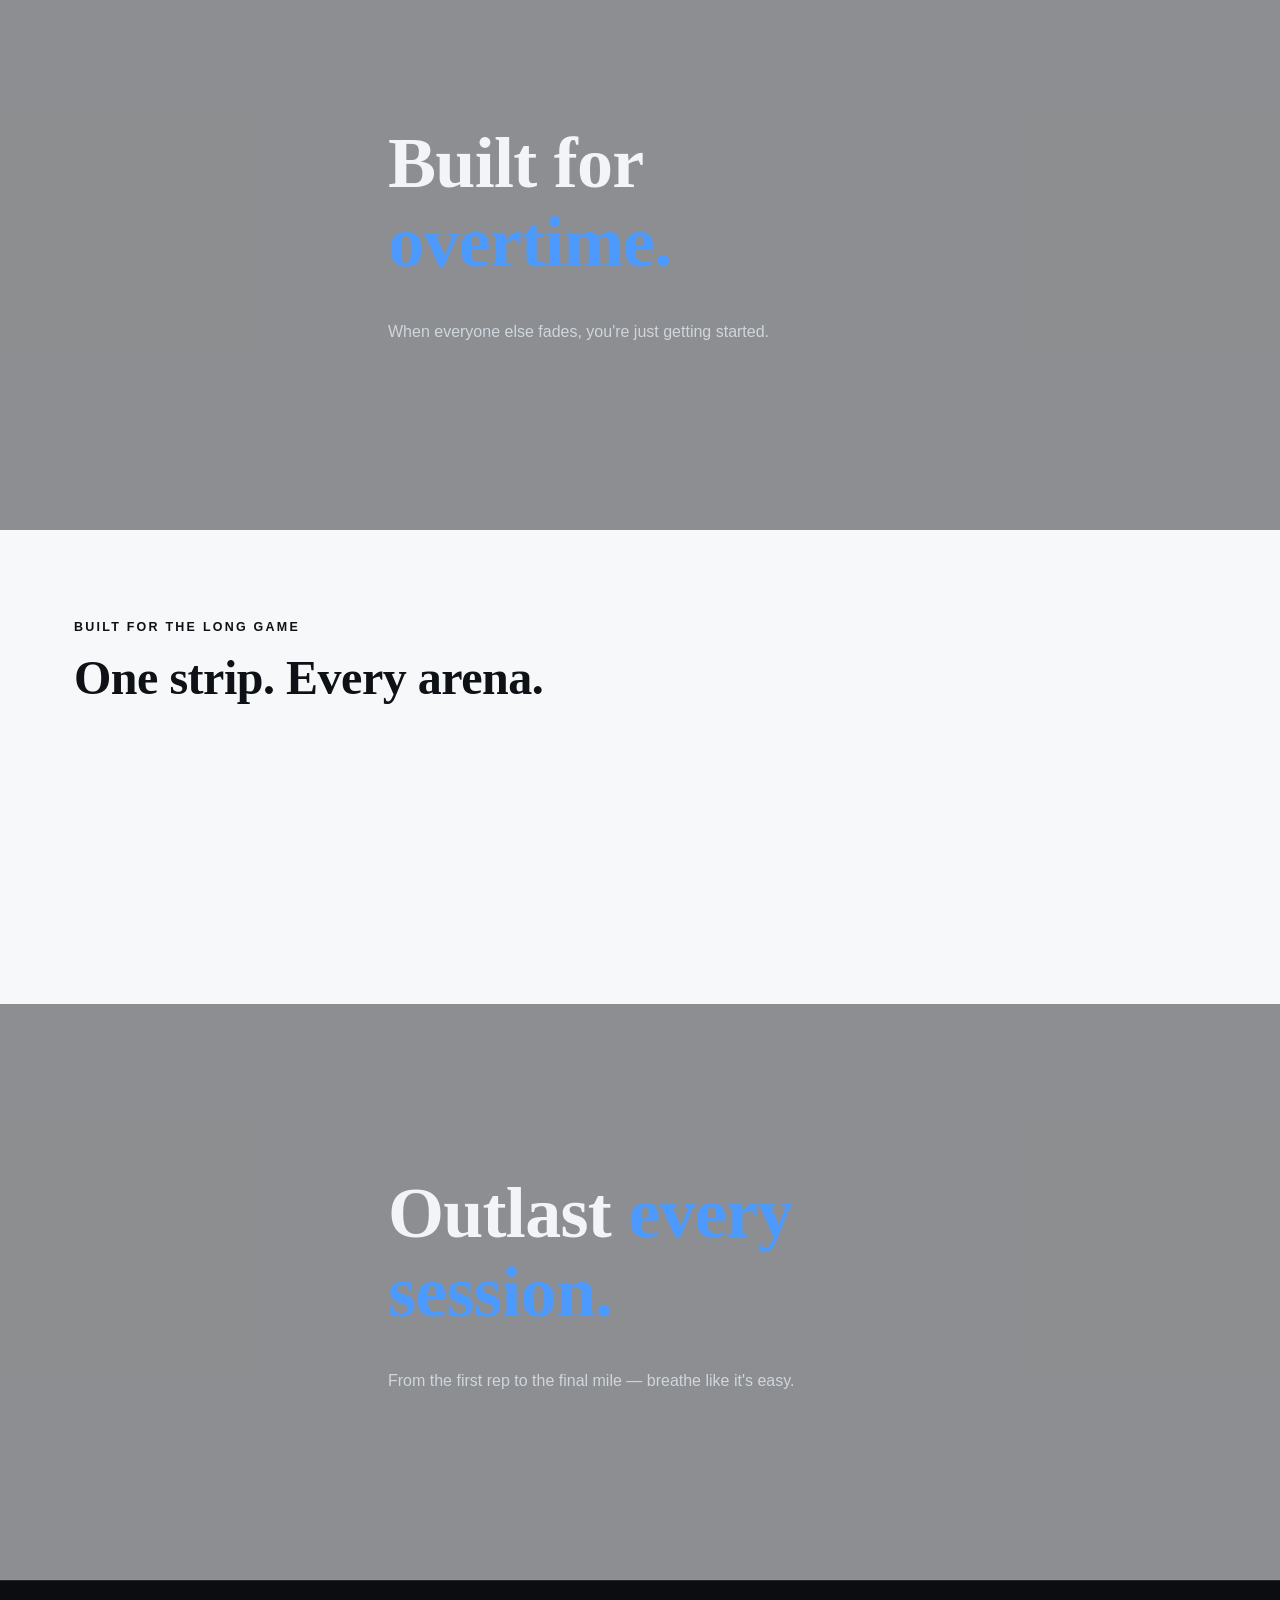
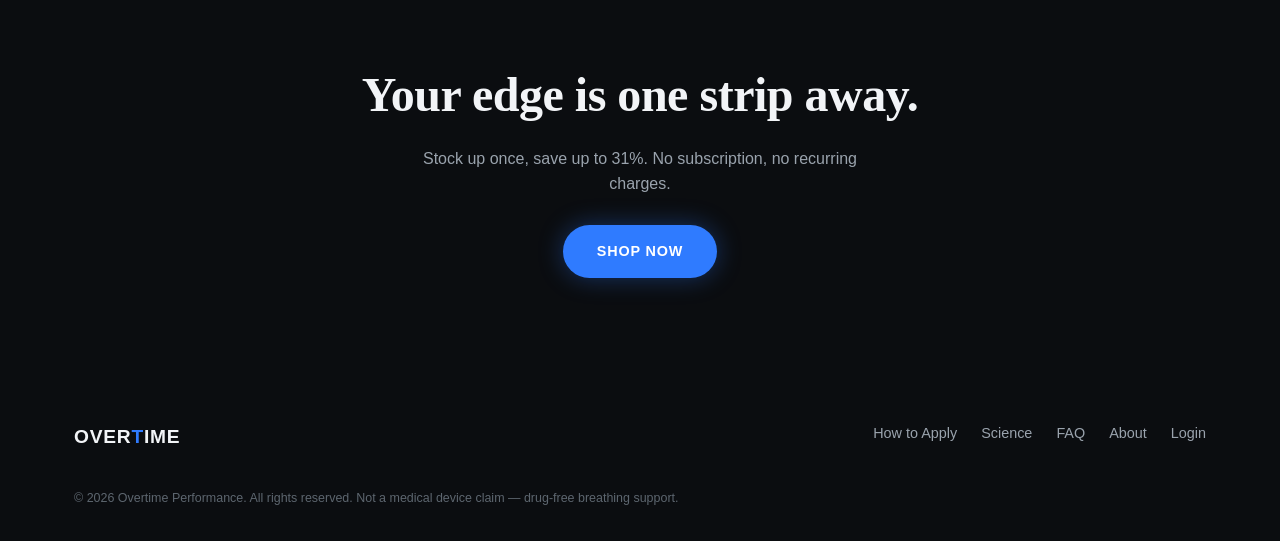
==== commit 8e335fa8: "Fix invisible nav Shop button label .nav-links a (specificity 0,1,1) was overriding .btn-blue's whit" ====
--- a/index.html
+++ b/index.html
@@ -1,4 +1,4 @@
-﻿<!DOCTYPE html>
+<!DOCTYPE html>
 <html lang="en">
 <head>
   <meta charset="UTF-8">
@@ -11,7 +11,7 @@
   <link rel="preconnect" href="https://fonts.gstatic.com" crossorigin>
   <link href="https://fonts.googleapis.com/css2?family=Archivo:wght@500;700;900&family=Fraunces:opsz,wght@9..144,500;9..144,600;9..144,700&family=Inter:wght@400;500;600&display=swap" rel="stylesheet">
   <link rel="icon" type="image/png" href="assets/img/favicon.png">
-  <link rel="stylesheet" href="css/styles.css?v=10">
+  <link rel="stylesheet" href="css/styles.css?v=11">
 </head>
 <body>
 
--- a/css/styles.css
+++ b/css/styles.css
@@ -171,6 +171,9 @@
 .nav-links a:not(.btn).active::after { transform: scaleX(1); }
 .nav-links a:hover, .nav-links a.active { color: var(--text); }
 .nav-links .btn { padding: 10px 24px; font-size: 0.8rem; }
+.nav-links a.btn-blue,
+.nav-links a.btn-blue:hover,
+.nav-links a.btn-blue.active { color: #fff; }
 .nav-toggle {
   display: none;
   background: none;
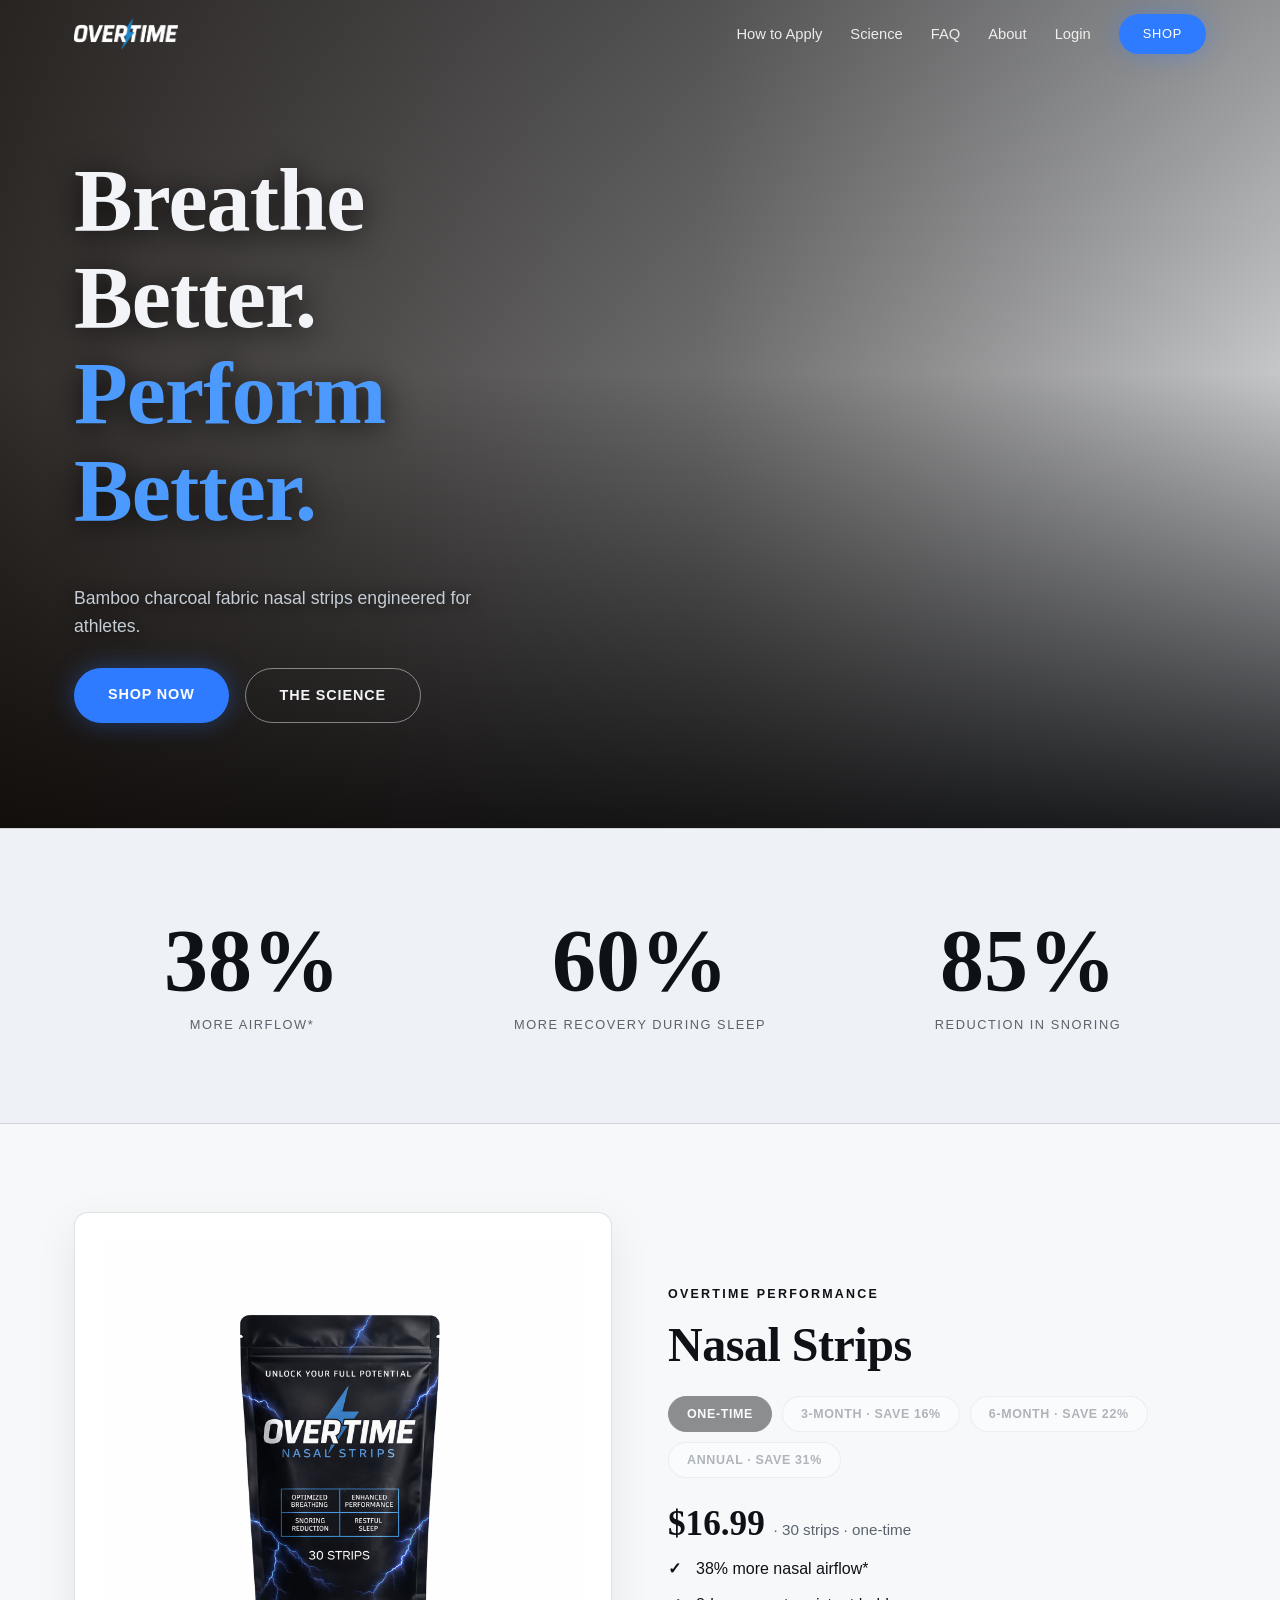
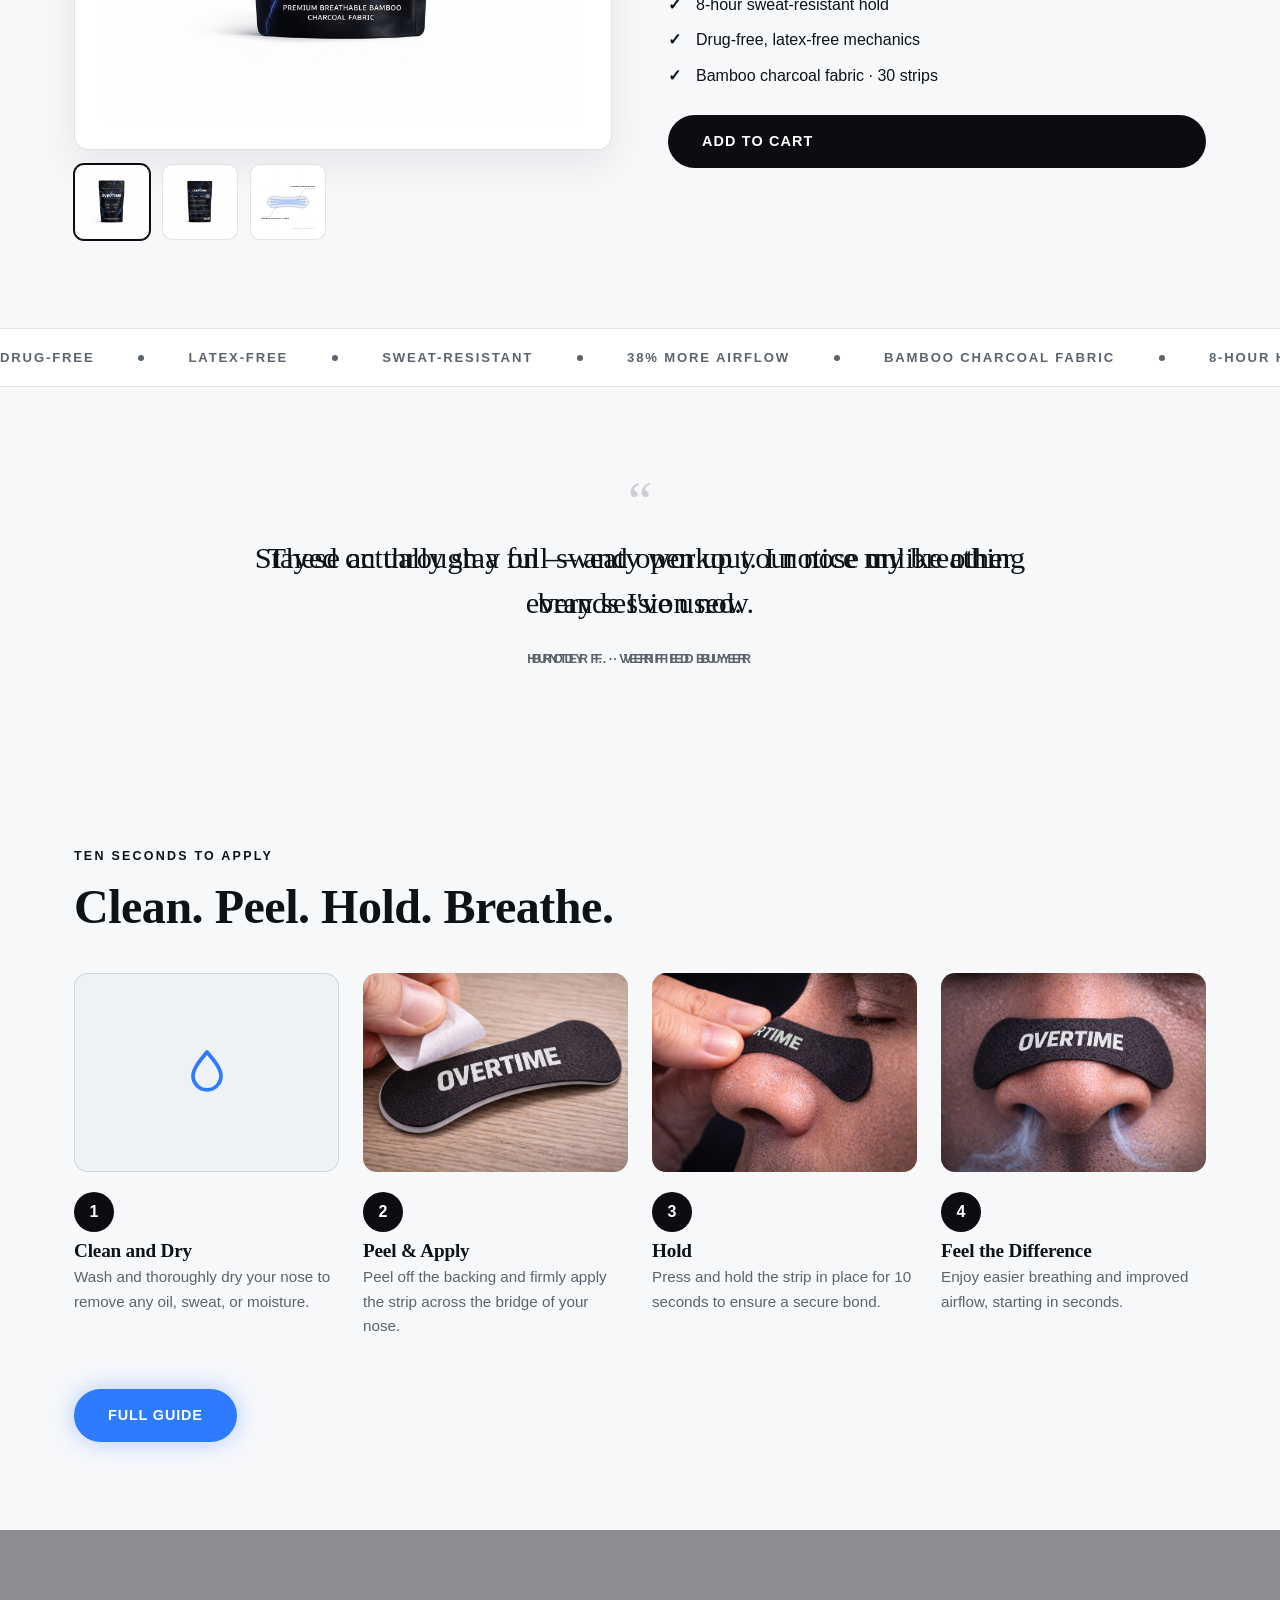
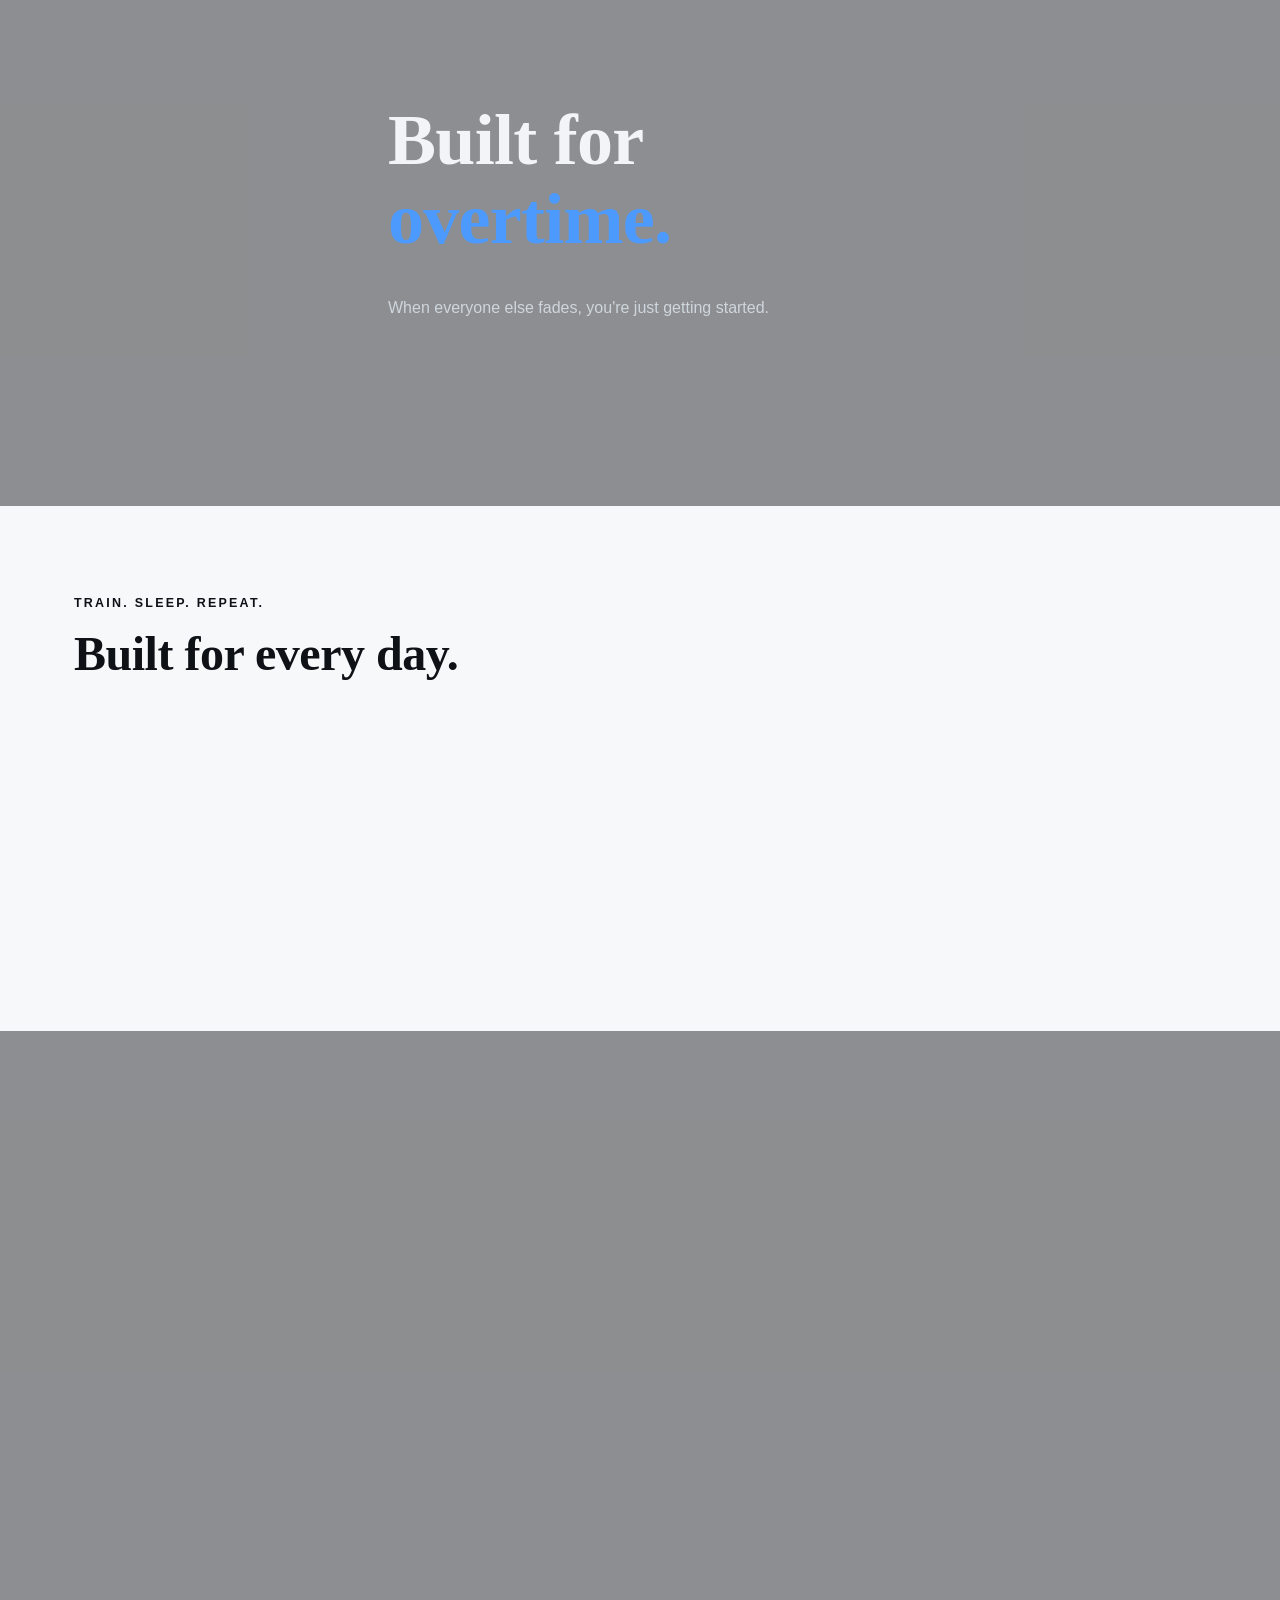
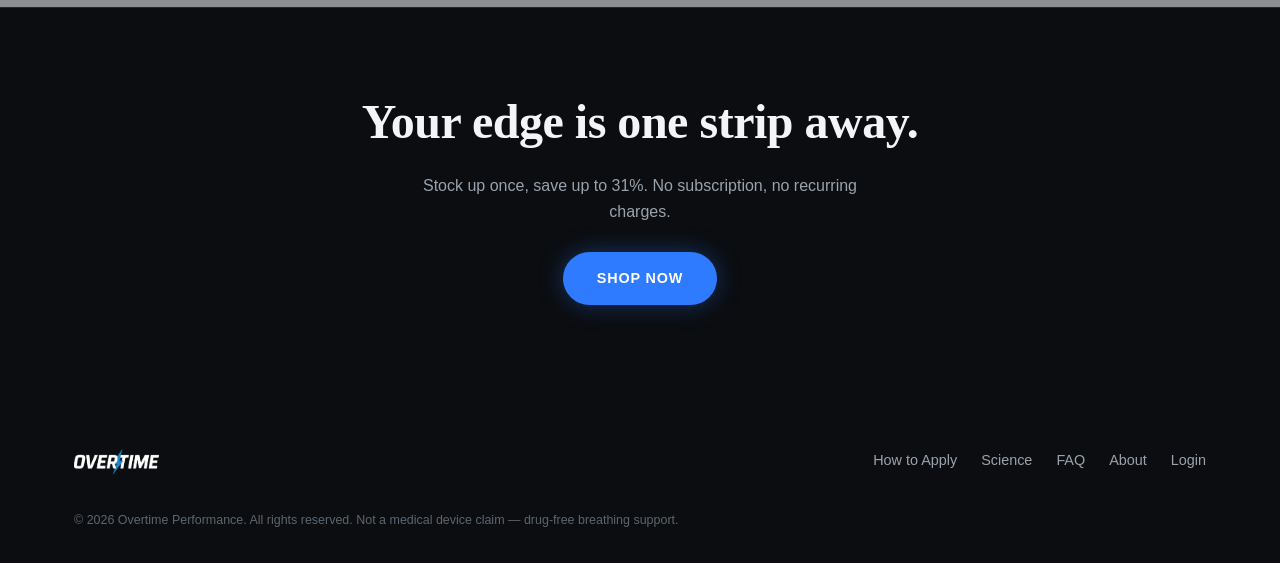
==== commit e5adbfc2: "Apply client revision round: real logo, new copy, spring-band blueprint - Swap text logo for logo.pn" ====
--- a/index.html
+++ b/index.html
@@ -6,18 +6,18 @@
   <meta http-equiv="Content-Security-Policy" content="default-src 'self'; script-src 'self'; style-src 'self' 'unsafe-inline' https://fonts.googleapis.com; font-src https://fonts.gstatic.com; img-src 'self' data: https://images.unsplash.com; media-src 'self' https://assets.mixkit.co; connect-src 'self' https://y9t80a-dv.myshopify.com; object-src 'none'; base-uri 'self'; form-action 'self'; upgrade-insecure-requests">
   <meta name="referrer" content="strict-origin-when-cross-origin">
   <title>OVERTIME — Performance Nasal Strips</title>
-  <meta name="description" content="Drug-free nasal strips engineered for athletes. Breathe more. Perform more.">
+  <meta name="description" content="Bamboo charcoal fabric nasal strips engineered for athletes. Breathe better. Perform better.">
   <link rel="preconnect" href="https://fonts.googleapis.com">
   <link rel="preconnect" href="https://fonts.gstatic.com" crossorigin>
   <link href="https://fonts.googleapis.com/css2?family=Archivo:wght@500;700;900&family=Fraunces:opsz,wght@9..144,500;9..144,600;9..144,700&family=Inter:wght@400;500;600&display=swap" rel="stylesheet">
   <link rel="icon" type="image/png" href="assets/img/favicon.png">
-  <link rel="stylesheet" href="css/styles.css?v=11">
+  <link rel="stylesheet" href="css/styles.css?v=12">
 </head>
 <body>
 
   <header class="nav">
     <div class="nav-inner">
-      <a class="nav-logo" href="index.html">OVER<span class="bolt">T</span>IME</a>
+      <a class="nav-logo" href="index.html"><img class="logo-light" src="assets/img/real/logo.png" alt="OVERTIME"><img class="logo-dark" src="assets/img/real/logo-dark.png" alt="OVERTIME"></a>
       <button class="nav-toggle" aria-label="Menu">☰</button>
       <ul class="nav-links">
         <li><a href="how-to-apply.html">How to Apply</a></li>
@@ -37,8 +37,8 @@
       <source src="https://assets.mixkit.co/videos/3128/3128-720.mp4" type="video/mp4">
     </video>
     <div class="container">
-      <h1>Breathe more.<br><span class="accent">Perform more.</span></h1>
-      <p>Drug-free nasal strips engineered for athletes. Locked-in grip, maximum airflow — built to outlast your hardest sessions.</p>
+      <h1>Breathe Better.<br><span class="accent">Perform Better.</span></h1>
+      <p>Bamboo charcoal fabric nasal strips engineered for athletes.</p>
       <div class="hero-ctas">
         <a class="btn btn-blue" href="#buy">Shop Now</a>
         <a class="btn btn-ghost" href="science.html">The Science</a>
@@ -55,12 +55,12 @@
           <div class="stat-label">More airflow*</div>
         </div>
         <div class="stat">
-          <div class="stat-num" data-count="0">0</div>
-          <div class="stat-label">Drugs. Ever.</div>
+          <div class="stat-num" data-count="60" data-suffix="%">0%</div>
+          <div class="stat-label">More recovery during sleep</div>
         </div>
         <div class="stat">
-          <div class="stat-num" data-count="30">0</div>
-          <div class="stat-label">Strips per pack</div>
+          <div class="stat-num" data-count="85" data-suffix="%">0%</div>
+          <div class="stat-label">Reduction in snoring</div>
         </div>
       </div>
     </div>
@@ -77,7 +77,7 @@
           <div class="thumbs">
             <img class="thumb active" src="assets/img/real/pack-front.png" alt="Pack front">
             <img class="thumb" src="assets/img/real/pack-back.png" alt="Pack back">
-            <img class="thumb" src="assets/img/real/closeup-pack.png" alt="Strip close-up">
+            <img class="thumb" src="assets/img/blueprint.svg" alt="Strip schematic — flexible spring bands and bamboo charcoal fabric">
           </div>
         </div>
         <div class="product-info">
@@ -154,26 +154,34 @@
   <!-- HOW IT WORKS TEASER -->
   <section class="section">
     <div class="container">
-      <span class="kicker">3 seconds to apply</span>
-      <h2>Peel. Place. Breathe.</h2>
-      <div class="steps" style="margin-top:40px;">
+      <span class="kicker">Ten seconds to apply</span>
+      <h2>Clean. Peel. Hold. Breathe.</h2>
+      <div class="steps steps-4" style="margin-top:40px;">
+        <div class="step reveal">
+          <div class="step-fig" aria-hidden="true">
+            <svg viewBox="0 0 24 24" fill="none" stroke="currentColor" stroke-width="1.6" stroke-linecap="round" stroke-linejoin="round"><path d="M12 3c3.6 4.3 6 7.4 6 10.2a6 6 0 1 1-12 0C6 10.4 8.4 7.3 12 3z"/></svg>
+          </div>
+          <div class="step-num">1</div>
+          <h3>Clean and Dry</h3>
+          <p>Wash and thoroughly dry your nose to remove any oil, sweat, or moisture.</p>
+        </div>
         <div class="step reveal">
           <img src="assets/img/real/peel.png" alt="Peel the backing" loading="lazy">
-          <div class="step-num">1</div>
-          <h3>Peel</h3>
-          <p>Remove the backing from the strip.</p>
-        </div>
-        <div class="step reveal">
-          <img src="assets/img/real/apply.png" alt="Place across the nose" loading="lazy">
           <div class="step-num">2</div>
-          <h3>Place</h3>
-          <p>Press it firmly across the bridge of your nose.</p>
+          <h3>Peel &amp; Apply</h3>
+          <p>Peel off the backing and firmly apply the strip across the bridge of your nose.</p>
+        </div>
+        <div class="step reveal">
+          <img src="assets/img/real/apply.png" alt="Press and hold the strip" loading="lazy">
+          <div class="step-num">3</div>
+          <h3>Hold</h3>
+          <p>Press and hold the strip in place for 10 seconds to ensure a secure bond.</p>
         </div>
         <div class="step reveal">
           <img src="assets/img/real/breathe.png" alt="Breathe freely" loading="lazy">
-          <div class="step-num">3</div>
-          <h3>Breathe</h3>
-          <p>Feel the airflow open up instantly.</p>
+          <div class="step-num">4</div>
+          <h3>Feel the Difference</h3>
+          <p>Enjoy easier breathing and improved airflow, starting in seconds.</p>
         </div>
       </div>
       <div style="margin-top:36px;">
@@ -193,20 +201,20 @@
   <!-- USE CASES -->
   <section class="section">
     <div class="container">
-      <span class="kicker">Built for the long game</span>
-      <h2>One strip. Every arena.</h2>
+      <span class="kicker">Train. Sleep. Repeat.</span>
+      <h2>Built for every day.</h2>
       <div class="grid-3" style="margin-top:40px;">
         <div class="card reveal">
-          <h3 style="color:var(--text);font-size:1.1rem;">01 — Train</h3>
-          <p style="margin:0;color:var(--text-dim);">Lock in more airflow through every interval and heavy set — less gasping, more output.</p>
+          <h3 style="color:var(--text);font-size:1.1rem;">01 — Performance</h3>
+          <p style="margin:0;color:var(--text-dim);">Train with unrestricted nasal breathing and perform at your best.</p>
         </div>
         <div class="card reveal">
-          <h3 style="color:var(--text);font-size:1.1rem;">02 — Compete</h3>
-          <p style="margin:0;color:var(--text-dim);">Game day, race day, match point. Breathe clean when the pressure spikes.</p>
+          <h3 style="color:var(--text);font-size:1.1rem;">02 — Recovery</h3>
+          <p style="margin:0;color:var(--text-dim);">You take on average 7,200 breaths every night. Overtime increases oxygen intake by 38%. Stop breathing through restricted passageways.</p>
         </div>
         <div class="card reveal">
-          <h3 style="color:var(--text);font-size:1.1rem;">03 — Recover</h3>
-          <p style="margin:0;color:var(--text-dim);">Wear it overnight for quieter sleep, less mouth-breathing, and sharper next-day recovery.</p>
+          <h3 style="color:var(--text);font-size:1.1rem;">03 — Daily Use</h3>
+          <p style="margin:0;color:var(--text-dim);">You shouldn't have to think about your breathing. Overtime gently opens your nasal passages so you can breathe more comfortably through work, school, travel, and everything in between.</p>
         </div>
       </div>
     </div>
@@ -231,7 +239,7 @@
 
   <footer class="footer">
     <div class="container footer-inner">
-      <a class="nav-logo" href="index.html">OVER<span class="bolt">T</span>IME</a>
+      <a class="nav-logo" href="index.html"><img class="logo-light" src="assets/img/real/logo.png" alt="OVERTIME"></a>
       <ul class="footer-links">
         <li><a href="how-to-apply.html">How to Apply</a></li>
         <li><a href="science.html">Science</a></li>
--- a/css/styles.css
+++ b/css/styles.css
@@ -142,6 +142,13 @@
   color: var(--text);
 }
 .nav-logo .bolt { color: var(--blue); }
+.nav-logo { display: inline-flex; align-items: center; }
+.nav-logo img { height: 32px; width: auto; display: block; }
+/* light frosted nav shows the dark wordmark; transparent-over-hero shows the white one */
+.nav .logo-light { display: none; }
+body.has-hero .nav:not(.scrolled) .logo-light { display: block; }
+body.has-hero .nav:not(.scrolled) .logo-dark { display: none; }
+.footer .nav-logo img { height: 26px; }
 .nav-links {
   display: flex;
   align-items: center;
@@ -339,6 +346,25 @@
   transition: transform 0.5s ease;
 }
 .step:hover img { transform: scale(1.05); }
+.steps.steps-4 { grid-template-columns: repeat(4, 1fr); }
+.step-fig {
+  aspect-ratio: 4/3;
+  width: 100%;
+  border-radius: var(--radius);
+  background: var(--bg-tint);
+  border: 1px solid var(--border);
+  display: flex;
+  align-items: center;
+  justify-content: center;
+  color: var(--blue);
+}
+.step-fig svg { width: 56px; height: 56px; }
+@media (max-width: 1024px) {
+  .steps.steps-4 { grid-template-columns: repeat(2, 1fr); }
+}
+@media (max-width: 640px) {
+  .steps.steps-4 { grid-template-columns: 1fr; }
+}
 .step-num {
   display: inline-flex;
   align-items: center;
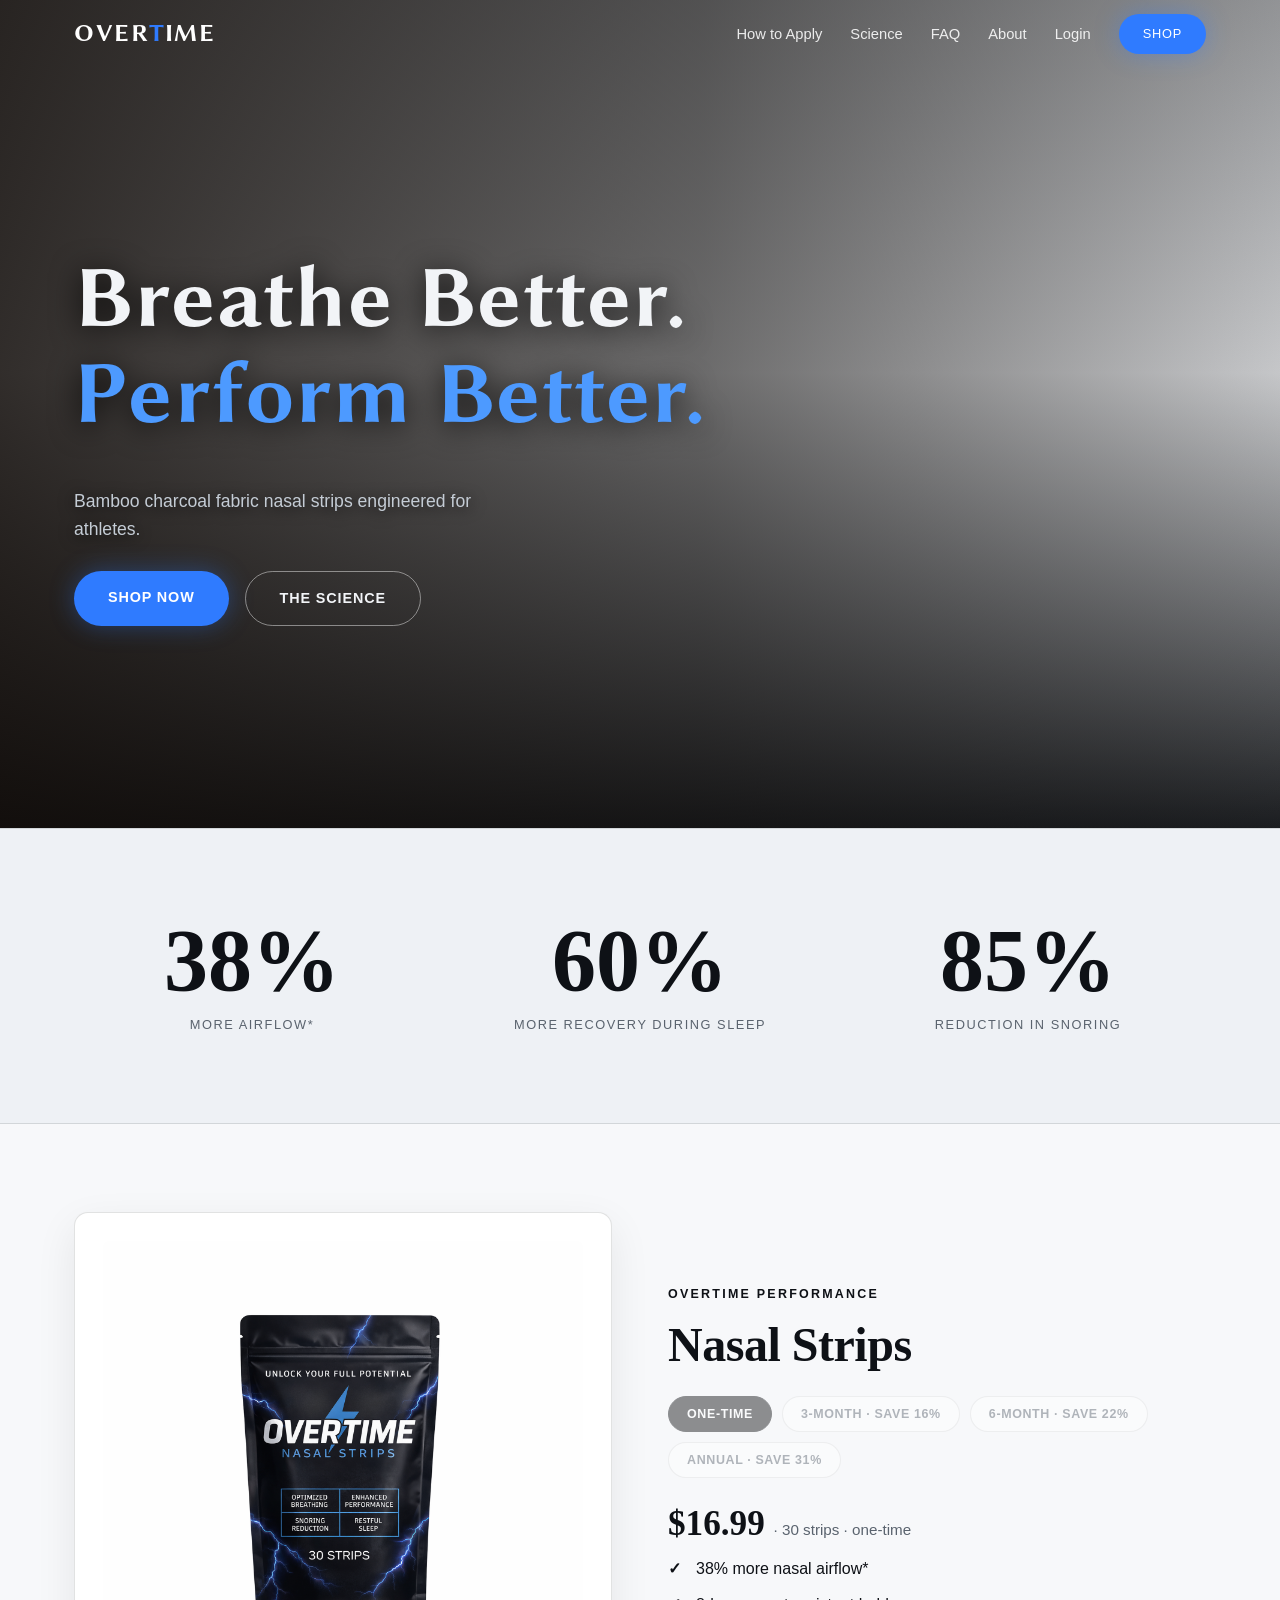
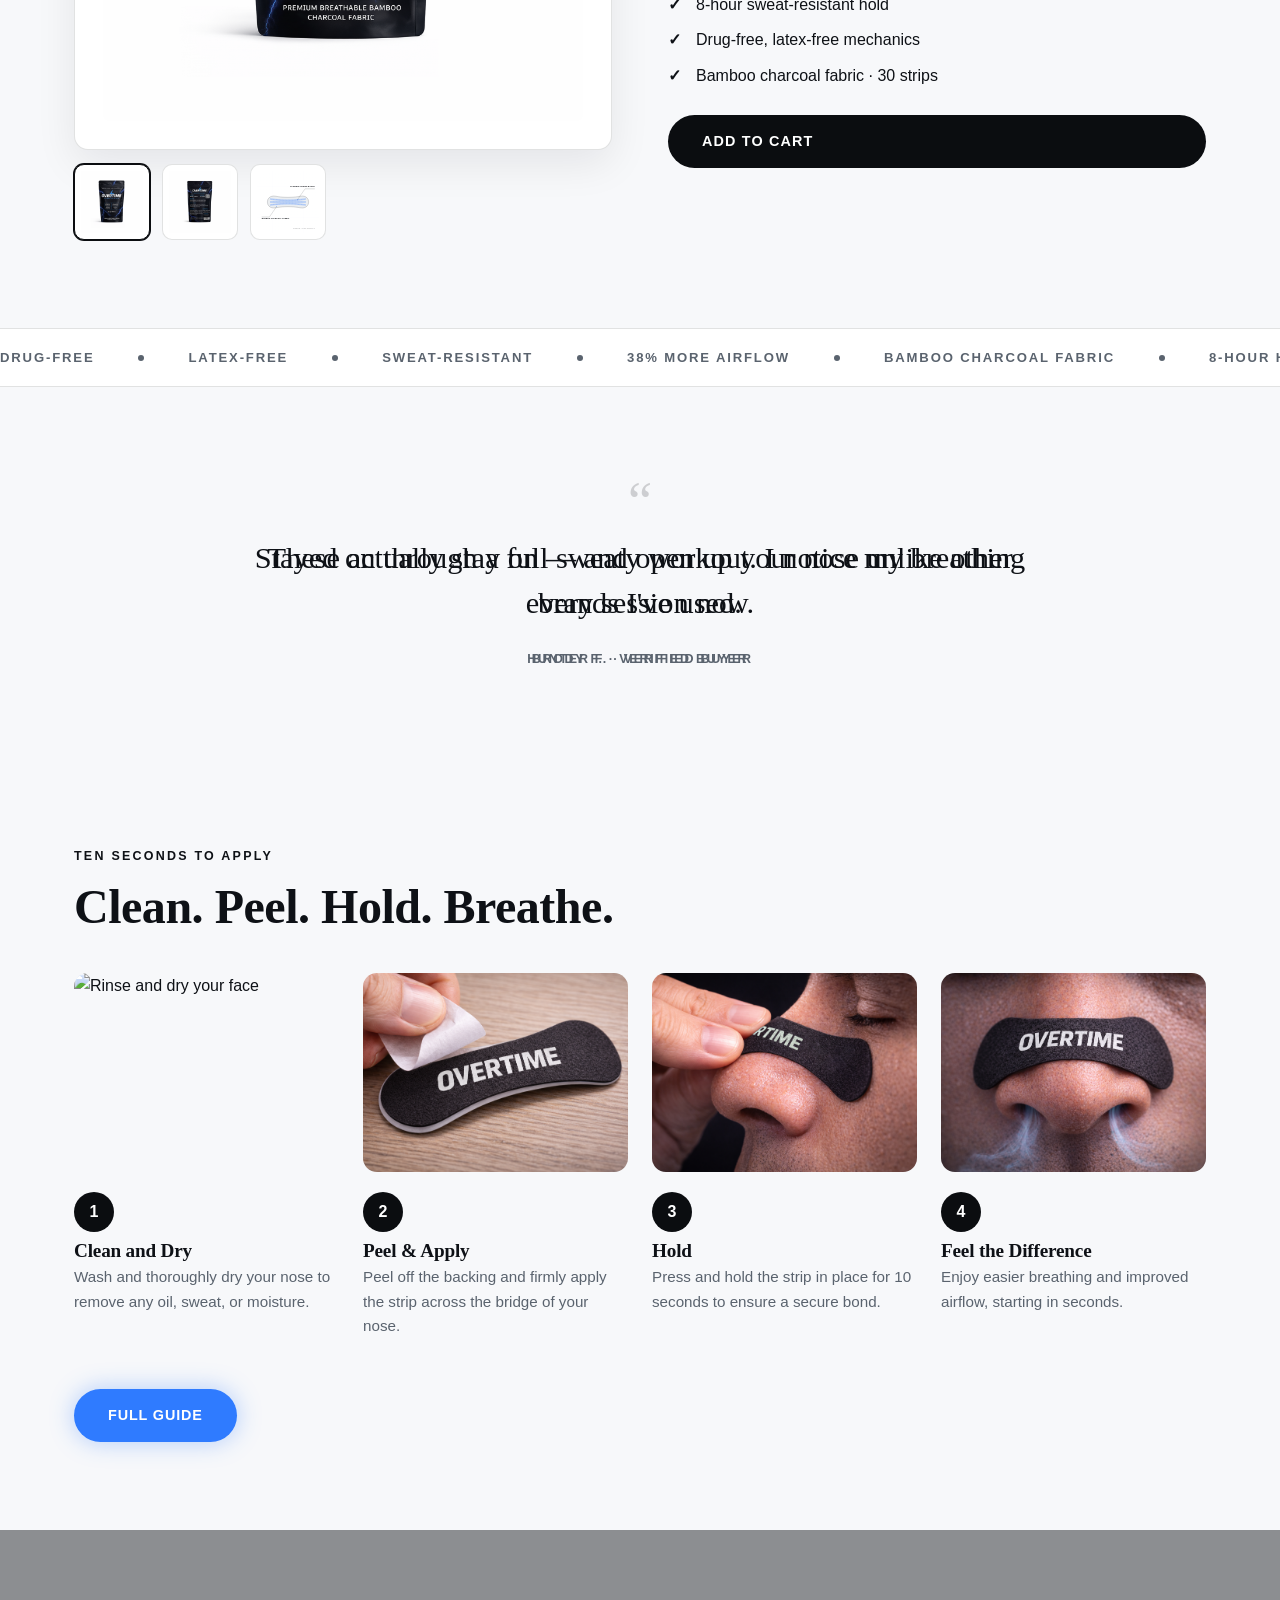
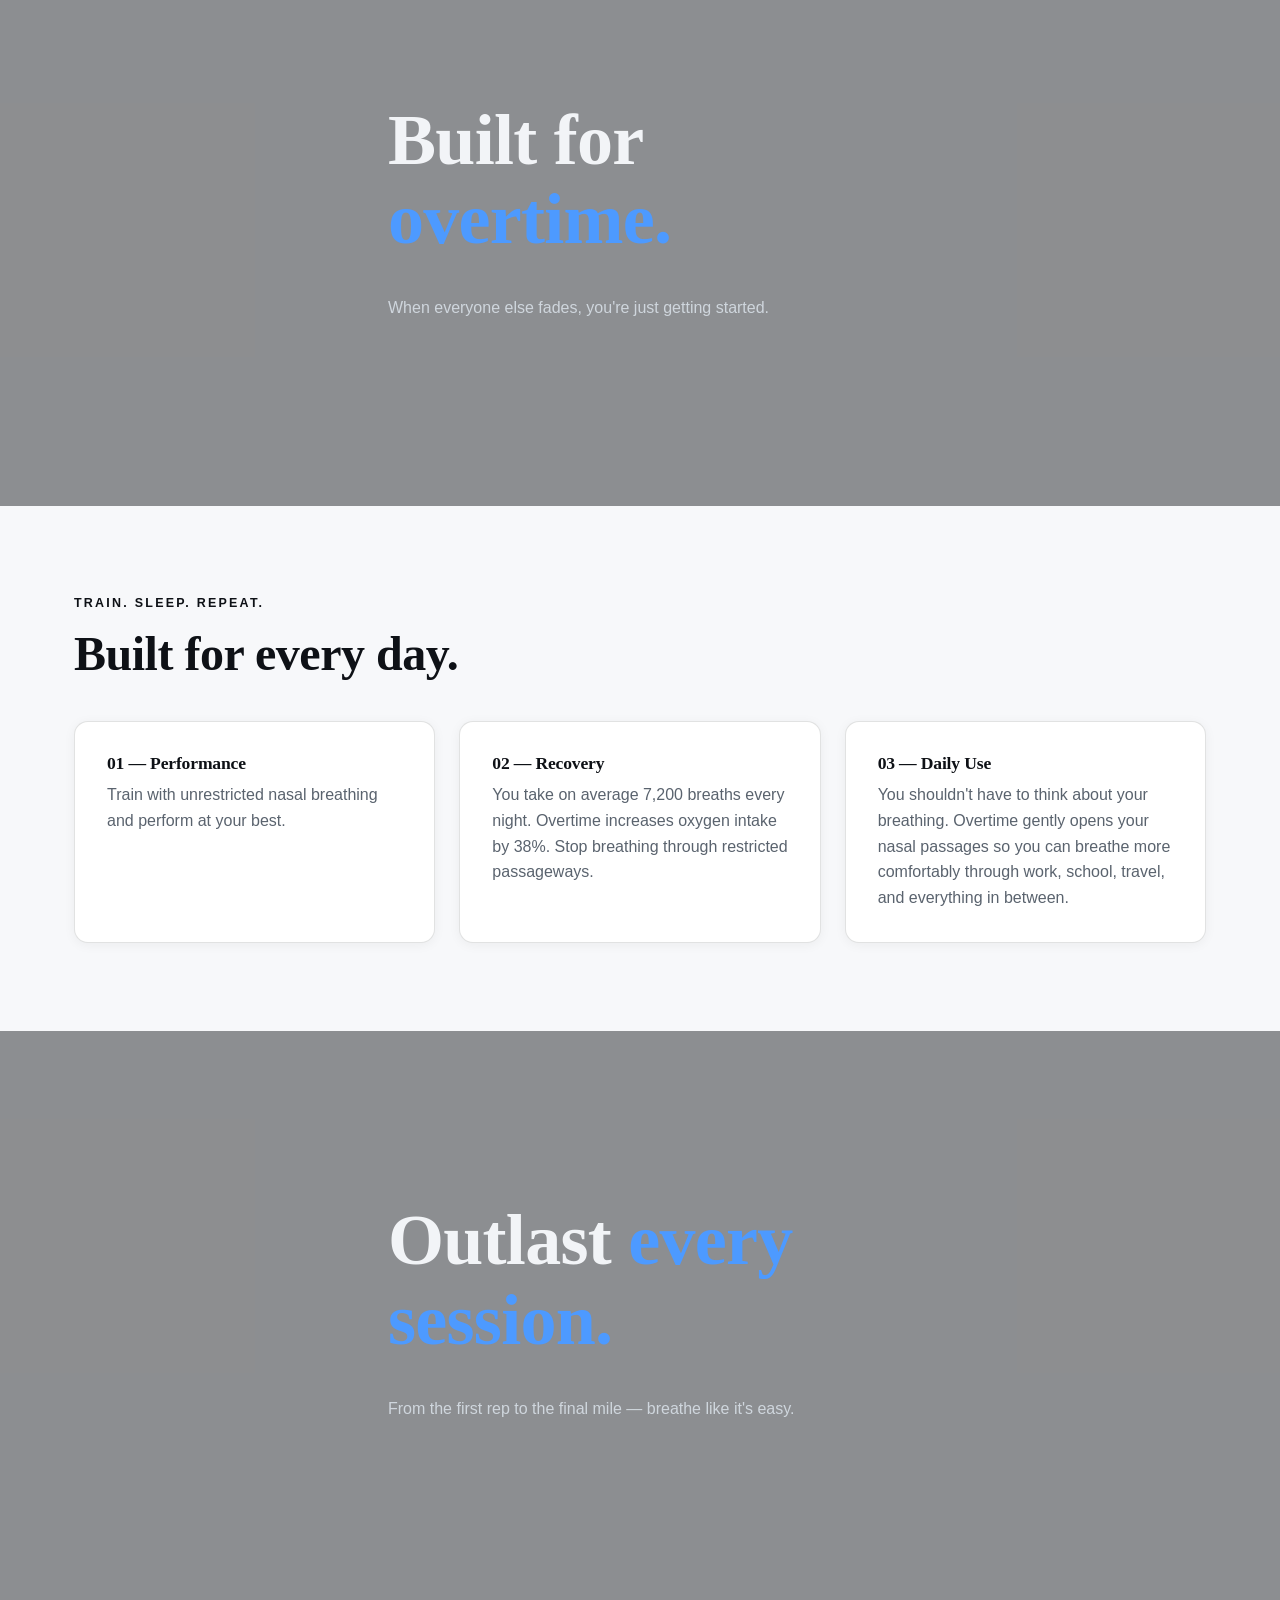
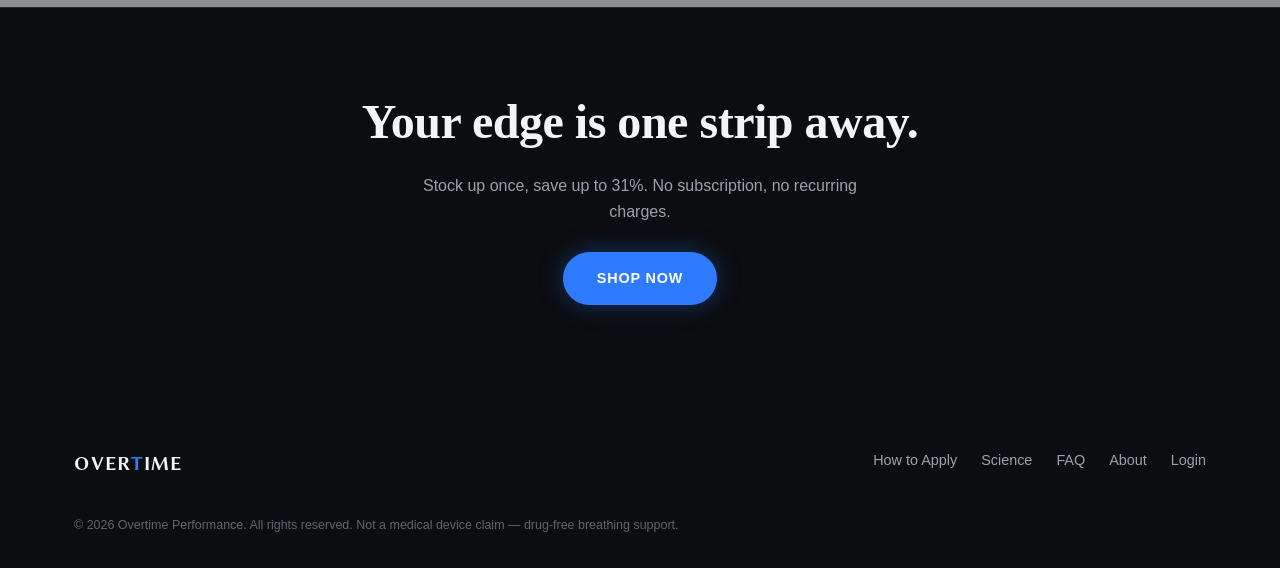
==== commit 81fe30c7: "Fix round 2: Optima-style logo font + Clean and Dry step photo - Logo back to text wordmark, now in " ====
--- a/index.html
+++ b/index.html
@@ -3,7 +3,7 @@
 <head>
   <meta charset="UTF-8">
   <meta name="viewport" content="width=device-width, initial-scale=1.0">
-  <meta http-equiv="Content-Security-Policy" content="default-src 'self'; script-src 'self'; style-src 'self' 'unsafe-inline' https://fonts.googleapis.com; font-src https://fonts.gstatic.com; img-src 'self' data: https://images.unsplash.com; media-src 'self' https://assets.mixkit.co; connect-src 'self' https://y9t80a-dv.myshopify.com; object-src 'none'; base-uri 'self'; form-action 'self'; upgrade-insecure-requests">
+  <meta http-equiv="Content-Security-Policy" content="default-src 'self'; script-src 'self'; style-src 'self' 'unsafe-inline' https://fonts.googleapis.com; font-src 'self' https://fonts.gstatic.com; img-src 'self' data: https://images.unsplash.com; media-src 'self' https://assets.mixkit.co; connect-src 'self' https://y9t80a-dv.myshopify.com; object-src 'none'; base-uri 'self'; form-action 'self'; upgrade-insecure-requests">
   <meta name="referrer" content="strict-origin-when-cross-origin">
   <title>OVERTIME — Performance Nasal Strips</title>
   <meta name="description" content="Bamboo charcoal fabric nasal strips engineered for athletes. Breathe better. Perform better.">
@@ -11,13 +11,13 @@
   <link rel="preconnect" href="https://fonts.gstatic.com" crossorigin>
   <link href="https://fonts.googleapis.com/css2?family=Archivo:wght@500;700;900&family=Fraunces:opsz,wght@9..144,500;9..144,600;9..144,700&family=Inter:wght@400;500;600&display=swap" rel="stylesheet">
   <link rel="icon" type="image/png" href="assets/img/favicon.png">
-  <link rel="stylesheet" href="css/styles.css?v=12">
+  <link rel="stylesheet" href="css/styles.css?v=13">
 </head>
 <body>
 
   <header class="nav">
     <div class="nav-inner">
-      <a class="nav-logo" href="index.html"><img class="logo-light" src="assets/img/real/logo.png" alt="OVERTIME"><img class="logo-dark" src="assets/img/real/logo-dark.png" alt="OVERTIME"></a>
+      <a class="nav-logo" href="index.html">OVER<span class="bolt">T</span>IME</a>
       <button class="nav-toggle" aria-label="Menu">☰</button>
       <ul class="nav-links">
         <li><a href="how-to-apply.html">How to Apply</a></li>
@@ -37,7 +37,7 @@
       <source src="https://assets.mixkit.co/videos/3128/3128-720.mp4" type="video/mp4">
     </video>
     <div class="container">
-      <h1>Breathe Better.<br><span class="accent">Perform Better.</span></h1>
+      <h1 class="display-logo">Breathe Better.<br><span class="accent">Perform Better.</span></h1>
       <p>Bamboo charcoal fabric nasal strips engineered for athletes.</p>
       <div class="hero-ctas">
         <a class="btn btn-blue" href="#buy">Shop Now</a>
@@ -158,9 +158,7 @@
       <h2>Clean. Peel. Hold. Breathe.</h2>
       <div class="steps steps-4" style="margin-top:40px;">
         <div class="step reveal">
-          <div class="step-fig" aria-hidden="true">
-            <svg viewBox="0 0 24 24" fill="none" stroke="currentColor" stroke-width="1.6" stroke-linecap="round" stroke-linejoin="round"><path d="M12 3c3.6 4.3 6 7.4 6 10.2a6 6 0 1 1-12 0C6 10.4 8.4 7.3 12 3z"/></svg>
-          </div>
+          <img src="https://images.unsplash.com/photo-1593447734837-387eca259a49?auto=format&fit=crop&w=900&h=675&q=75" alt="Rinse and dry your face" loading="lazy">
           <div class="step-num">1</div>
           <h3>Clean and Dry</h3>
           <p>Wash and thoroughly dry your nose to remove any oil, sweat, or moisture.</p>
@@ -239,7 +237,7 @@
 
   <footer class="footer">
     <div class="container footer-inner">
-      <a class="nav-logo" href="index.html"><img class="logo-light" src="assets/img/real/logo.png" alt="OVERTIME"></a>
+      <a class="nav-logo" href="index.html">OVER<span class="bolt">T</span>IME</a>
       <ul class="footer-links">
         <li><a href="how-to-apply.html">How to Apply</a></li>
         <li><a href="science.html">Science</a></li>
--- a/css/styles.css
+++ b/css/styles.css
@@ -23,6 +23,21 @@
   --font-display: "Archivo", sans-serif;
   --font-serif: "Fraunces", Georgia, serif;
   --font-body: "Inter", sans-serif;
+  --font-logo: "Linux Biolinum", Optima, Candara, "Segoe UI", sans-serif;
+}
+
+/* Optima-style face for the wordmark and hero headline (free Optima alternative) */
+@font-face {
+  font-family: "Linux Biolinum";
+  src: url("../assets/fonts/LinBiolinum_R.otf") format("opentype");
+  font-weight: 400;
+  font-display: swap;
+}
+@font-face {
+  font-family: "Linux Biolinum";
+  src: url("../assets/fonts/LinBiolinum_RB.otf") format("opentype");
+  font-weight: 700;
+  font-display: swap;
 }
 
 *, *::before, *::after { box-sizing: border-box; }
@@ -135,20 +150,13 @@
   gap: 24px;
 }
 .nav-logo {
-  font-family: var(--font-display);
-  font-weight: 900;
-  font-size: 1.35rem;
-  letter-spacing: 0.04em;
+  font-family: var(--font-logo);
+  font-weight: 700;
+  font-size: 1.55rem;
+  letter-spacing: 0.05em;
   color: var(--text);
 }
 .nav-logo .bolt { color: var(--blue); }
-.nav-logo { display: inline-flex; align-items: center; }
-.nav-logo img { height: 32px; width: auto; display: block; }
-/* light frosted nav shows the dark wordmark; transparent-over-hero shows the white one */
-.nav .logo-light { display: none; }
-body.has-hero .nav:not(.scrolled) .logo-light { display: block; }
-body.has-hero .nav:not(.scrolled) .logo-dark { display: none; }
-.footer .nav-logo img { height: 26px; }
 .nav-links {
   display: flex;
   align-items: center;
@@ -240,6 +248,12 @@
   text-shadow: 0 4px 30px rgba(0, 0, 0, 0.85);
   animation: rise-in 0.7s ease-out both;
 }
+.hero h1.display-logo {
+  font-family: var(--font-logo);
+  font-weight: 700;
+  letter-spacing: 0.01em;
+  max-width: 16ch;
+}
 .hero p { text-shadow: 0 2px 16px rgba(0, 0, 0, 0.9); animation: rise-in 0.7s ease-out 0.15s both; }
 .hero-ctas { animation: rise-in 0.7s ease-out 0.3s both; }
 @keyframes rise-in {
@@ -347,18 +361,6 @@
 }
 .step:hover img { transform: scale(1.05); }
 .steps.steps-4 { grid-template-columns: repeat(4, 1fr); }
-.step-fig {
-  aspect-ratio: 4/3;
-  width: 100%;
-  border-radius: var(--radius);
-  background: var(--bg-tint);
-  border: 1px solid var(--border);
-  display: flex;
-  align-items: center;
-  justify-content: center;
-  color: var(--blue);
-}
-.step-fig svg { width: 56px; height: 56px; }
 @media (max-width: 1024px) {
   .steps.steps-4 { grid-template-columns: repeat(2, 1fr); }
 }
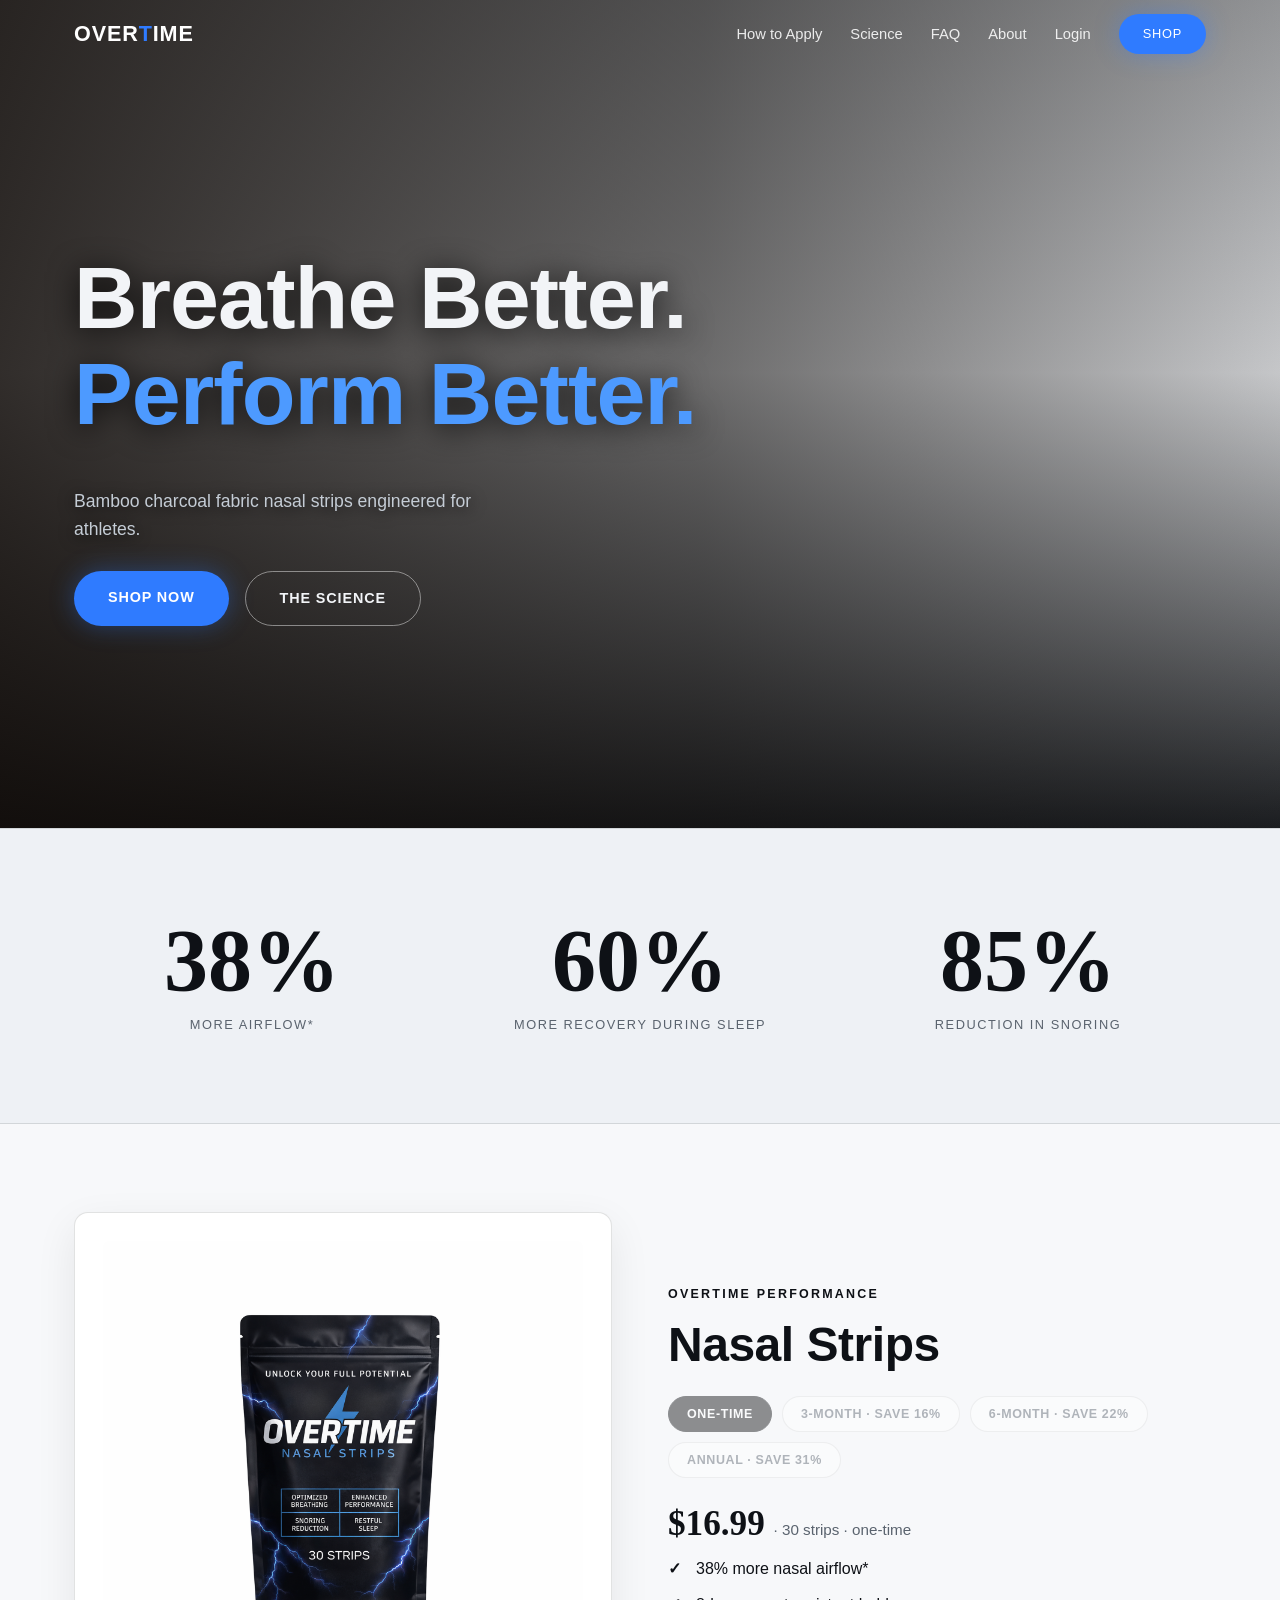
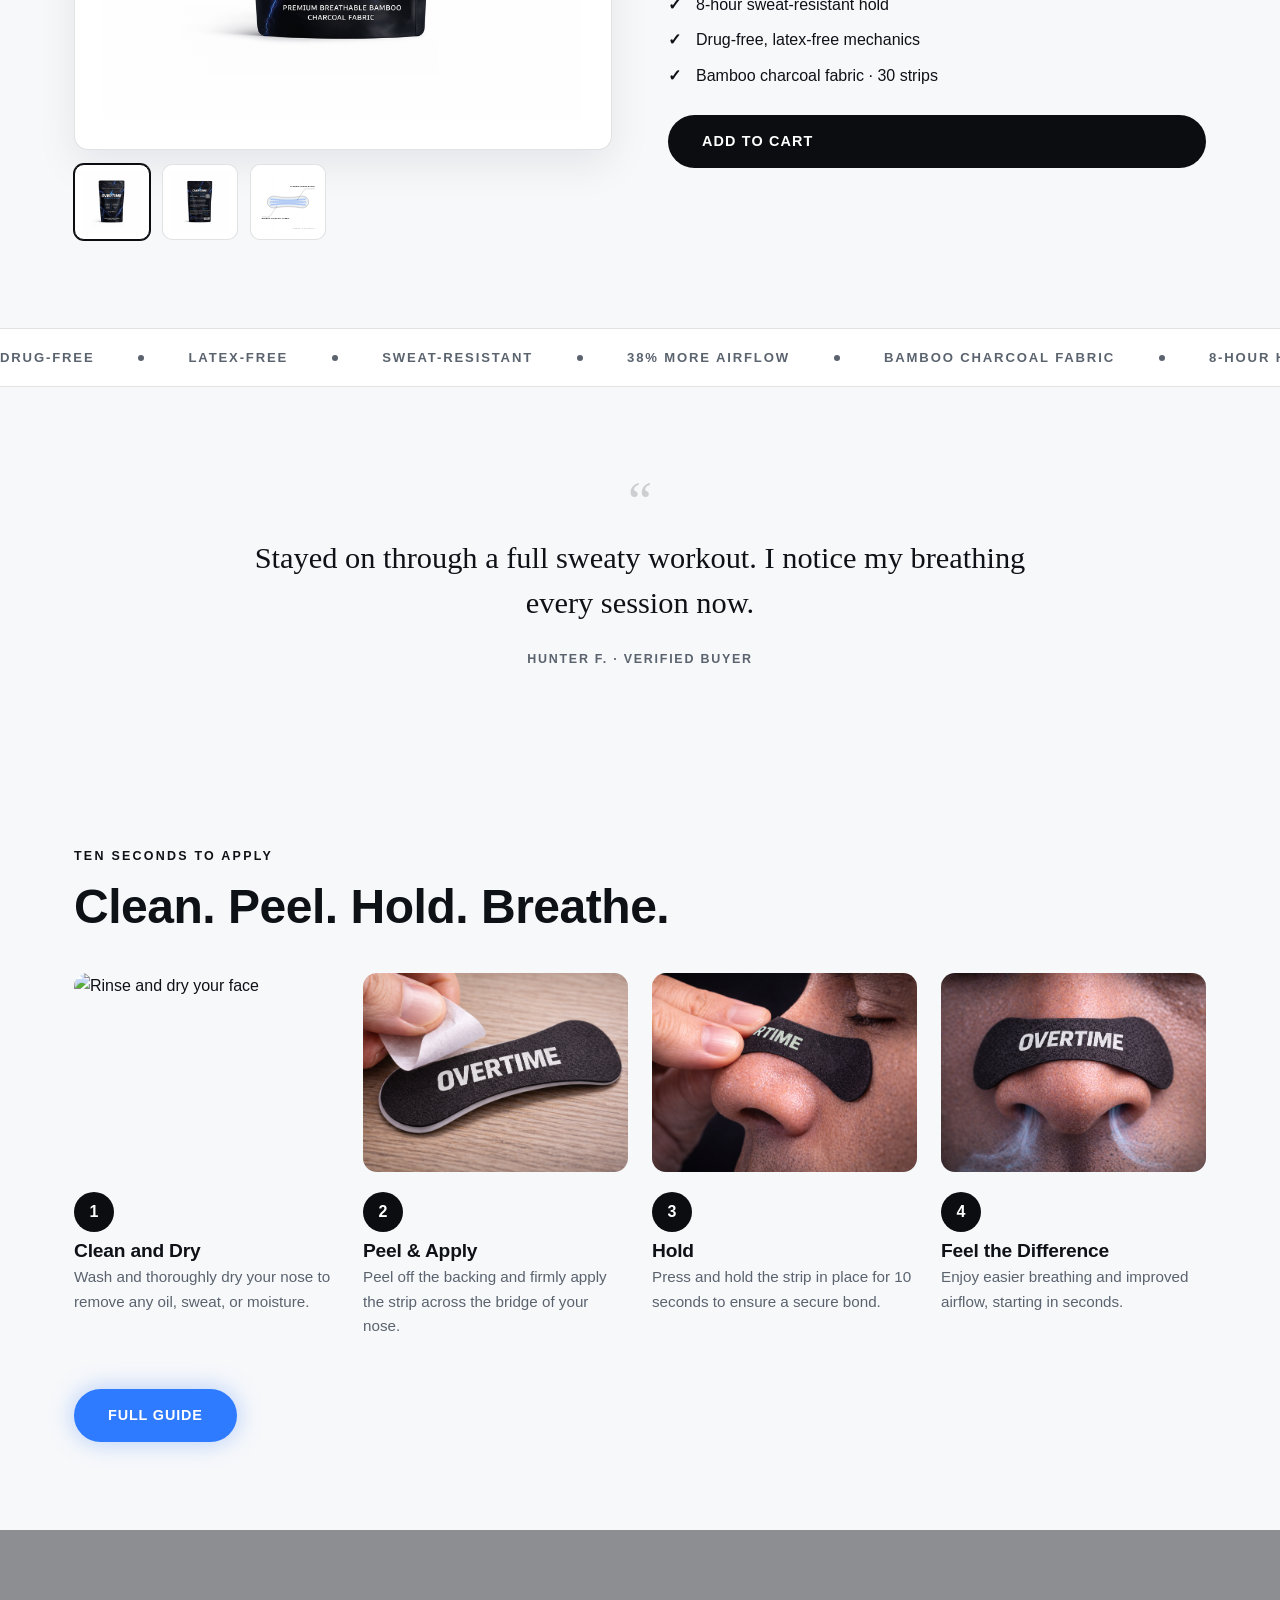
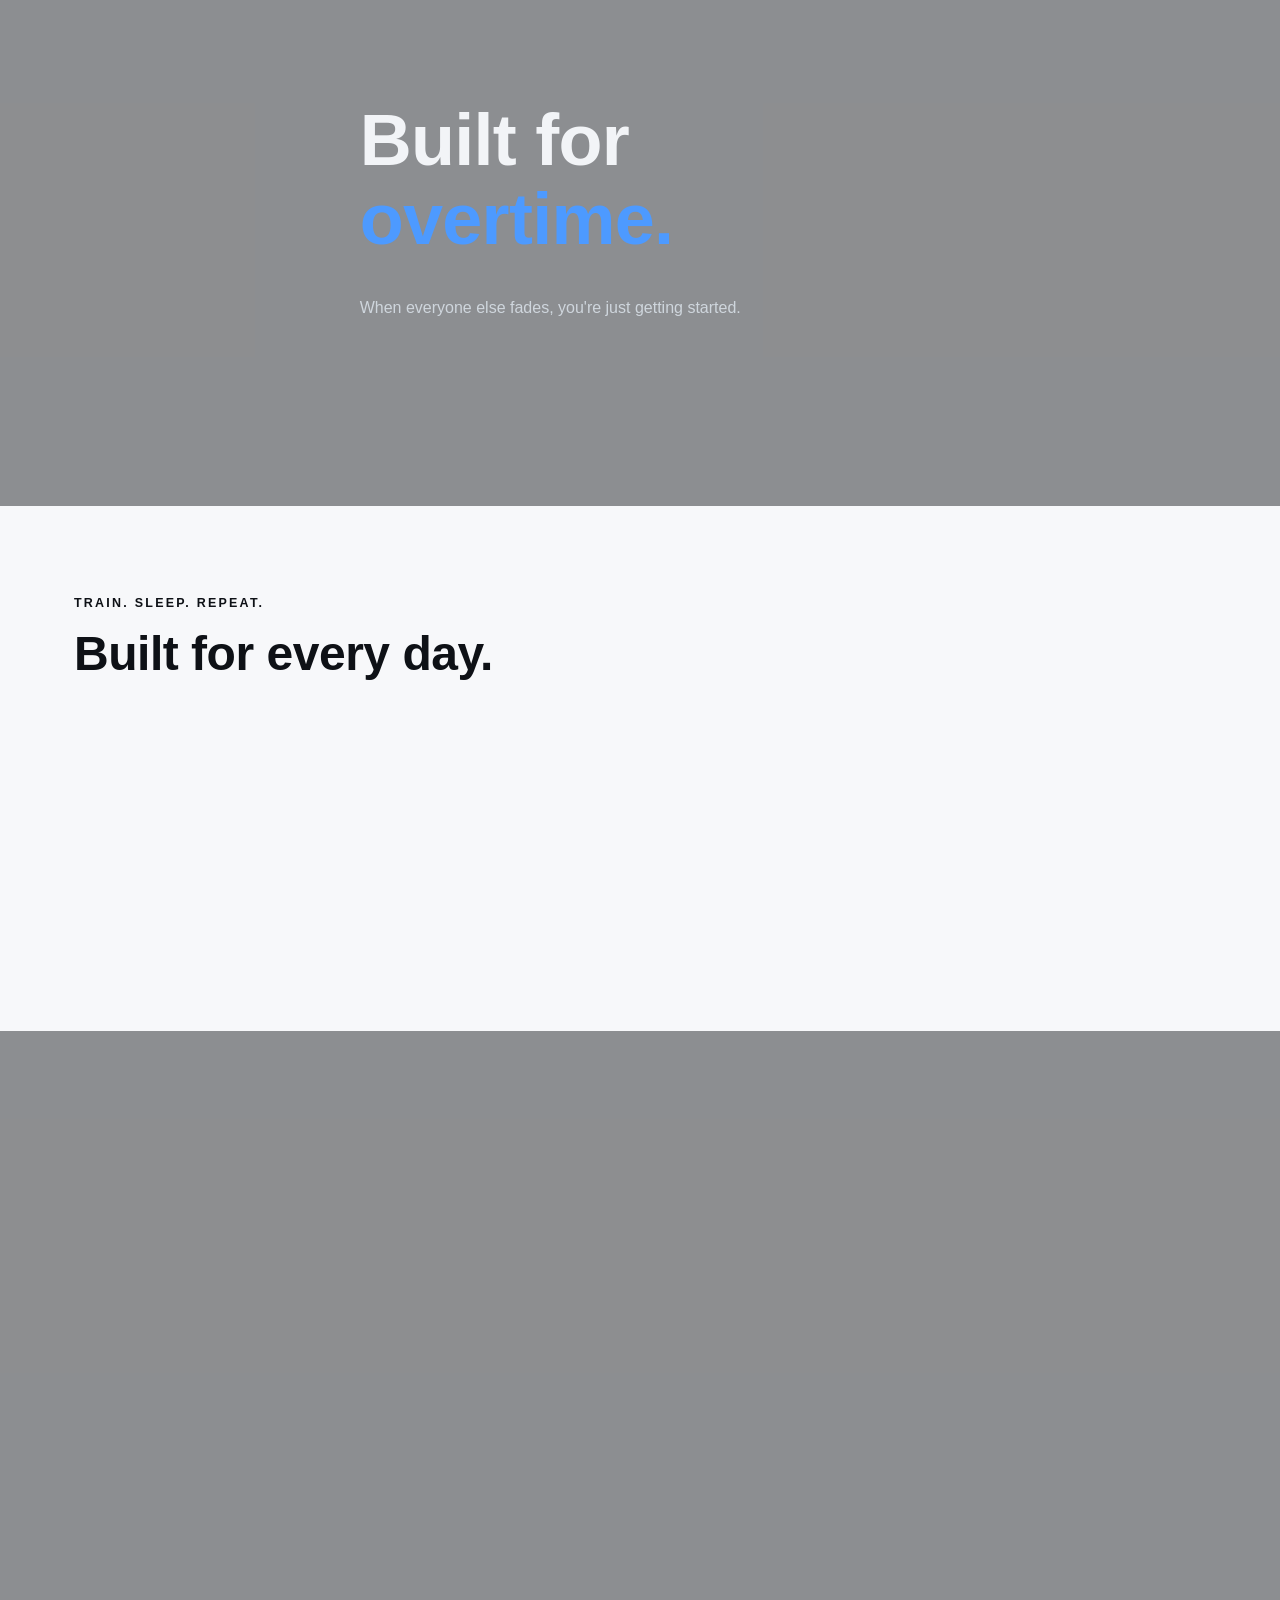
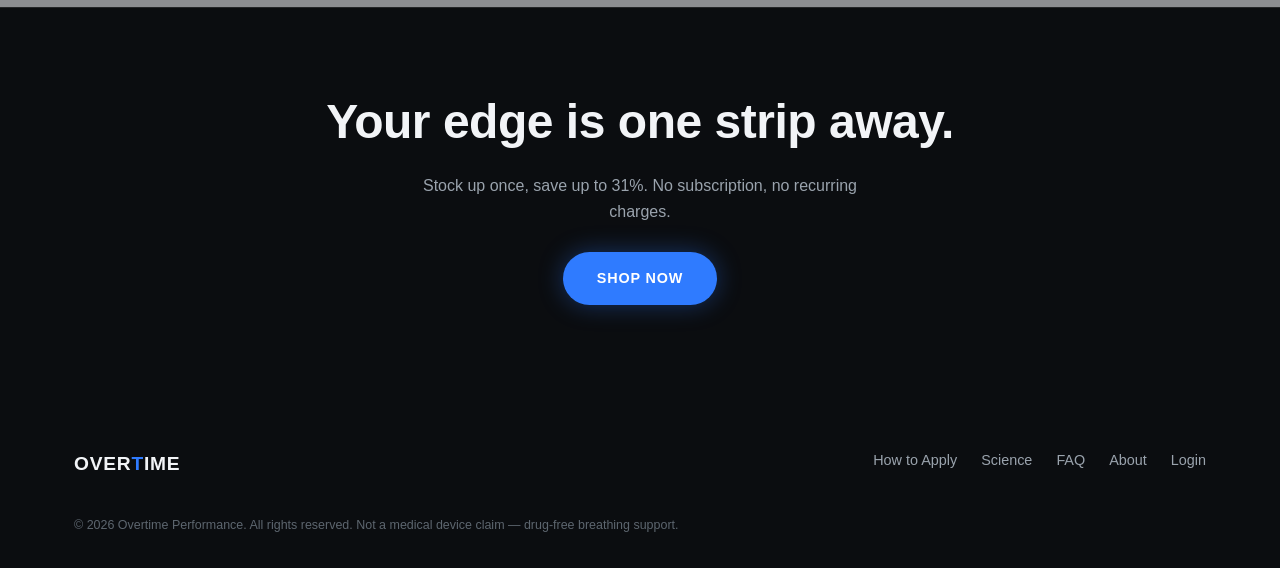
==== commit c5dbb526: "Switch logo and all headings to Montserrat - Replace Linux Biolinum with Montserrat (Google Fonts, 7" ====
--- a/index.html
+++ b/index.html
@@ -3,15 +3,15 @@
 <head>
   <meta charset="UTF-8">
   <meta name="viewport" content="width=device-width, initial-scale=1.0">
-  <meta http-equiv="Content-Security-Policy" content="default-src 'self'; script-src 'self'; style-src 'self' 'unsafe-inline' https://fonts.googleapis.com; font-src 'self' https://fonts.gstatic.com; img-src 'self' data: https://images.unsplash.com; media-src 'self' https://assets.mixkit.co; connect-src 'self' https://y9t80a-dv.myshopify.com; object-src 'none'; base-uri 'self'; form-action 'self'; upgrade-insecure-requests">
+  <meta http-equiv="Content-Security-Policy" content="default-src 'self'; script-src 'self'; style-src 'self' 'unsafe-inline' https://fonts.googleapis.com; font-src https://fonts.gstatic.com; img-src 'self' data: https://images.unsplash.com; media-src 'self' https://assets.mixkit.co; connect-src 'self' https://y9t80a-dv.myshopify.com; object-src 'none'; base-uri 'self'; form-action 'self'; upgrade-insecure-requests">
   <meta name="referrer" content="strict-origin-when-cross-origin">
   <title>OVERTIME — Performance Nasal Strips</title>
   <meta name="description" content="Bamboo charcoal fabric nasal strips engineered for athletes. Breathe better. Perform better.">
   <link rel="preconnect" href="https://fonts.googleapis.com">
   <link rel="preconnect" href="https://fonts.gstatic.com" crossorigin>
-  <link href="https://fonts.googleapis.com/css2?family=Archivo:wght@500;700;900&family=Fraunces:opsz,wght@9..144,500;9..144,600;9..144,700&family=Inter:wght@400;500;600&display=swap" rel="stylesheet">
+  <link href="https://fonts.googleapis.com/css2?family=Archivo:wght@500;700;900&family=Fraunces:opsz,wght@9..144,500;9..144,600;9..144,700&family=Inter:wght@400;500;600&family=Montserrat:wght@700;800&display=swap" rel="stylesheet">
   <link rel="icon" type="image/png" href="assets/img/favicon.png">
-  <link rel="stylesheet" href="css/styles.css?v=13">
+  <link rel="stylesheet" href="css/styles.css?v=14">
 </head>
 <body>
 
--- a/css/styles.css
+++ b/css/styles.css
@@ -23,21 +23,7 @@
   --font-display: "Archivo", sans-serif;
   --font-serif: "Fraunces", Georgia, serif;
   --font-body: "Inter", sans-serif;
-  --font-logo: "Linux Biolinum", Optima, Candara, "Segoe UI", sans-serif;
-}
-
-/* Optima-style face for the wordmark and hero headline (free Optima alternative) */
-@font-face {
-  font-family: "Linux Biolinum";
-  src: url("../assets/fonts/LinBiolinum_R.otf") format("opentype");
-  font-weight: 400;
-  font-display: swap;
-}
-@font-face {
-  font-family: "Linux Biolinum";
-  src: url("../assets/fonts/LinBiolinum_RB.otf") format("opentype");
-  font-weight: 700;
-  font-display: swap;
+  --font-logo: "Montserrat", "Segoe UI", sans-serif;
 }
 
 *, *::before, *::after { box-sizing: border-box; }
@@ -57,8 +43,8 @@
 img { max-width: 100%; display: block; }
 
 h1, h2, h3, .display {
-  font-family: var(--font-serif);
-  font-weight: 600;
+  font-family: var(--font-logo);
+  font-weight: 700;
   letter-spacing: -0.01em;
   line-height: 1.1;
   margin: 0 0 0.5em;
@@ -151,9 +137,9 @@
 }
 .nav-logo {
   font-family: var(--font-logo);
-  font-weight: 700;
-  font-size: 1.55rem;
-  letter-spacing: 0.05em;
+  font-weight: 800;
+  font-size: 1.35rem;
+  letter-spacing: 0.04em;
   color: var(--text);
 }
 .nav-logo .bolt { color: var(--blue); }
@@ -248,12 +234,7 @@
   text-shadow: 0 4px 30px rgba(0, 0, 0, 0.85);
   animation: rise-in 0.7s ease-out both;
 }
-.hero h1.display-logo {
-  font-family: var(--font-logo);
-  font-weight: 700;
-  letter-spacing: 0.01em;
-  max-width: 16ch;
-}
+.hero h1.display-logo { max-width: 16ch; }
 .hero p { text-shadow: 0 2px 16px rgba(0, 0, 0, 0.9); animation: rise-in 0.7s ease-out 0.15s both; }
 .hero-ctas { animation: rise-in 0.7s ease-out 0.3s both; }
 @keyframes rise-in {
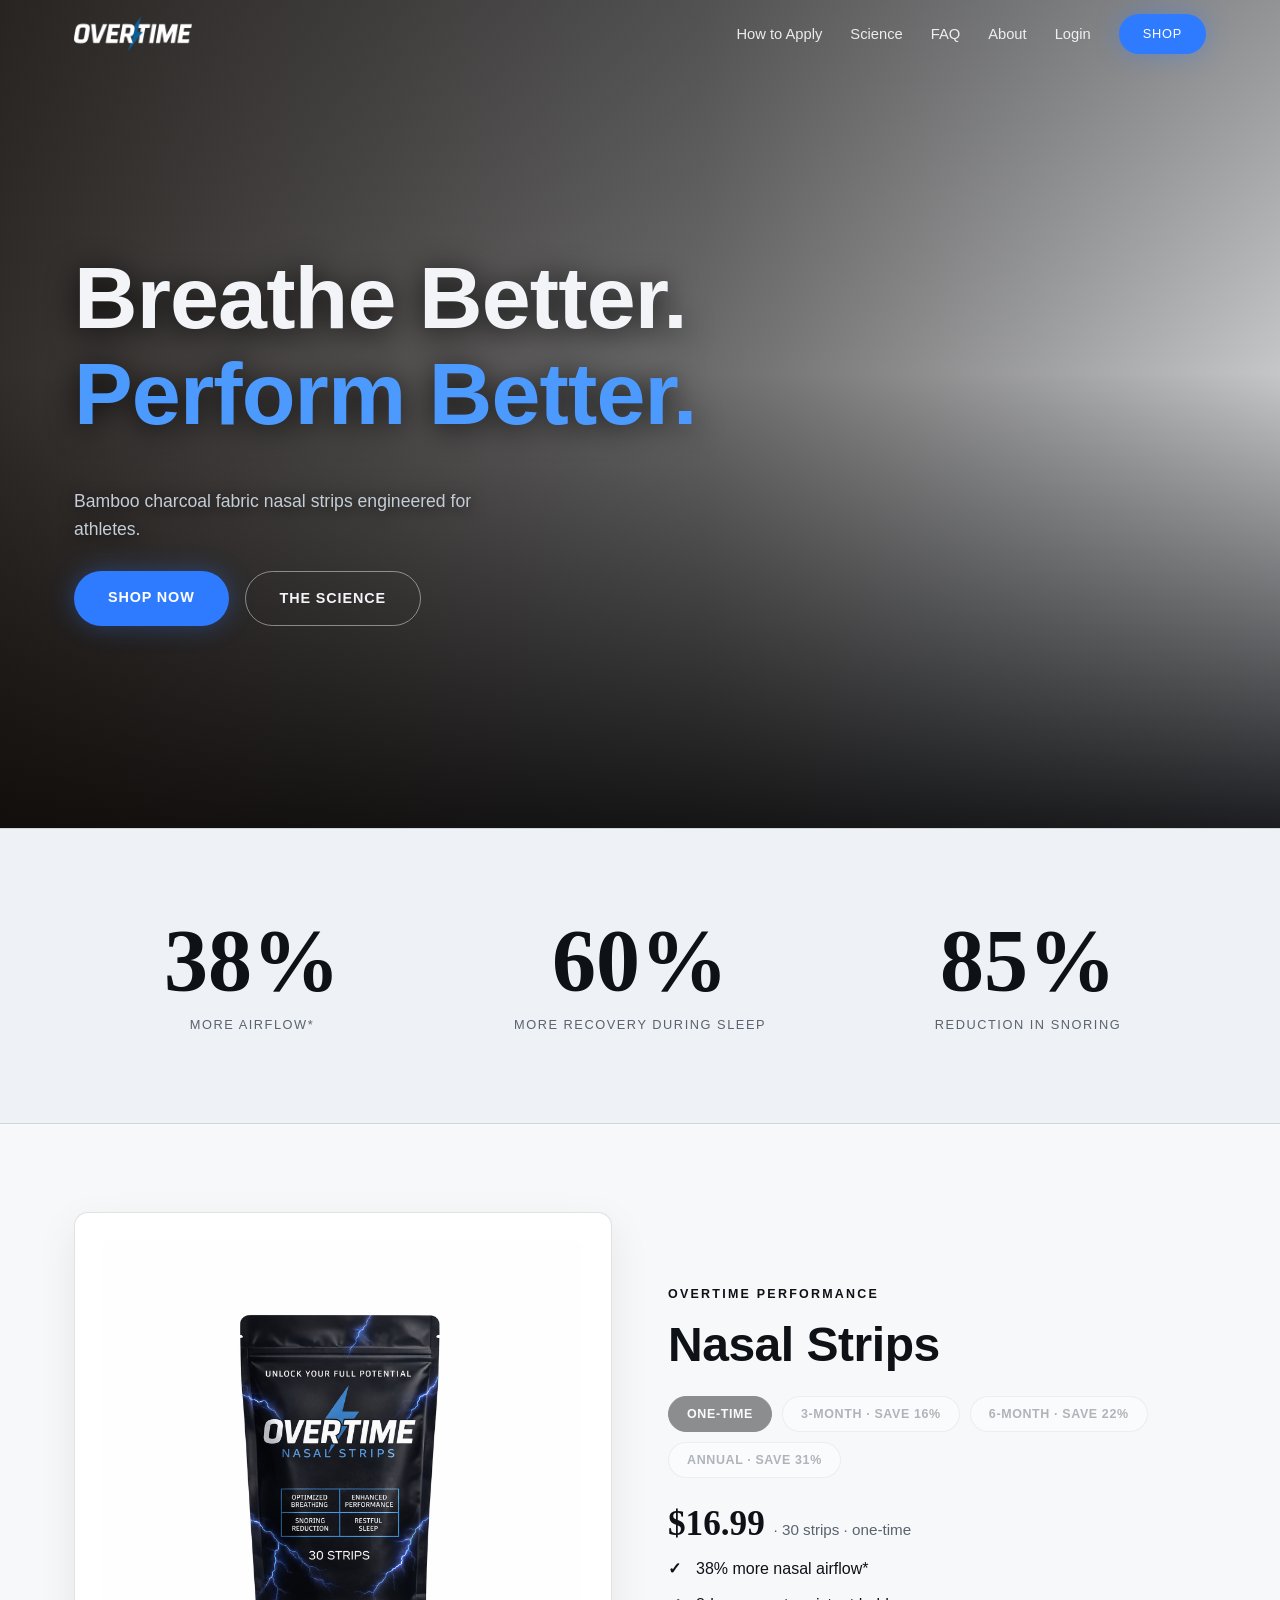
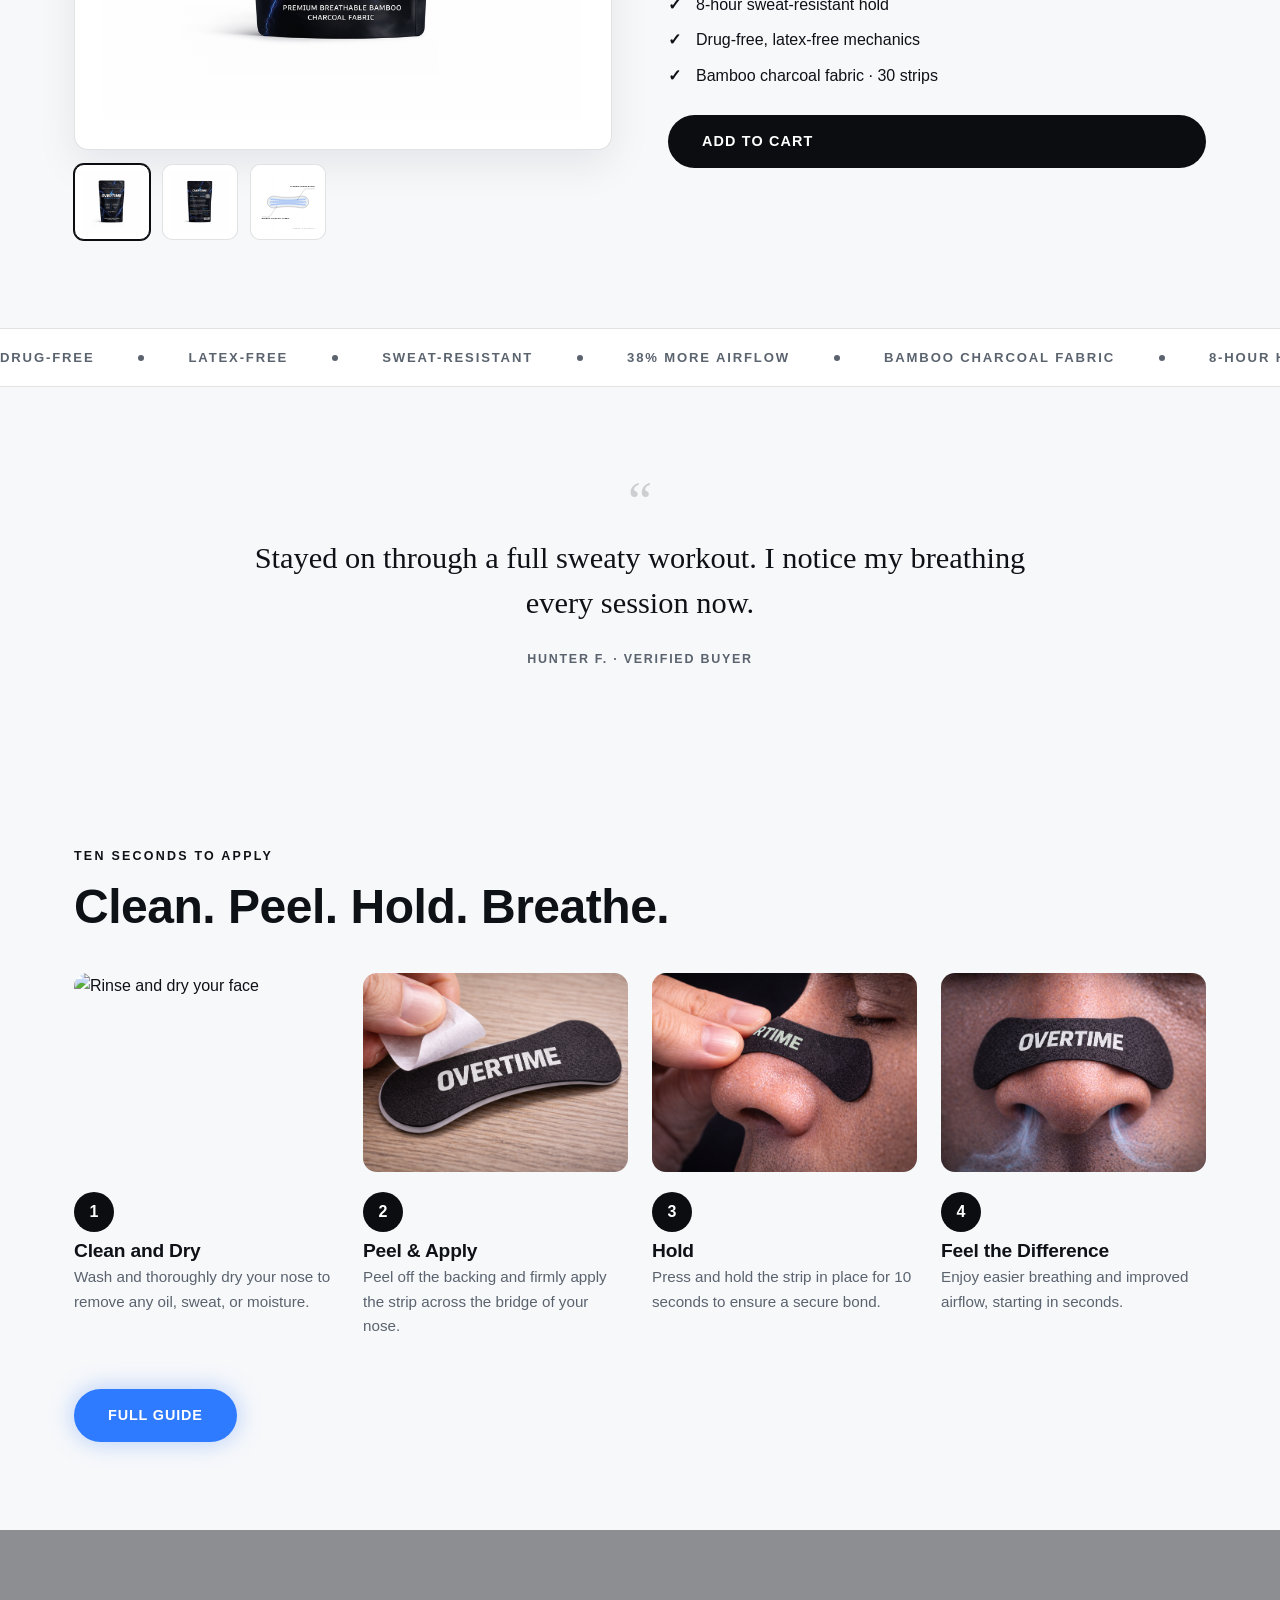
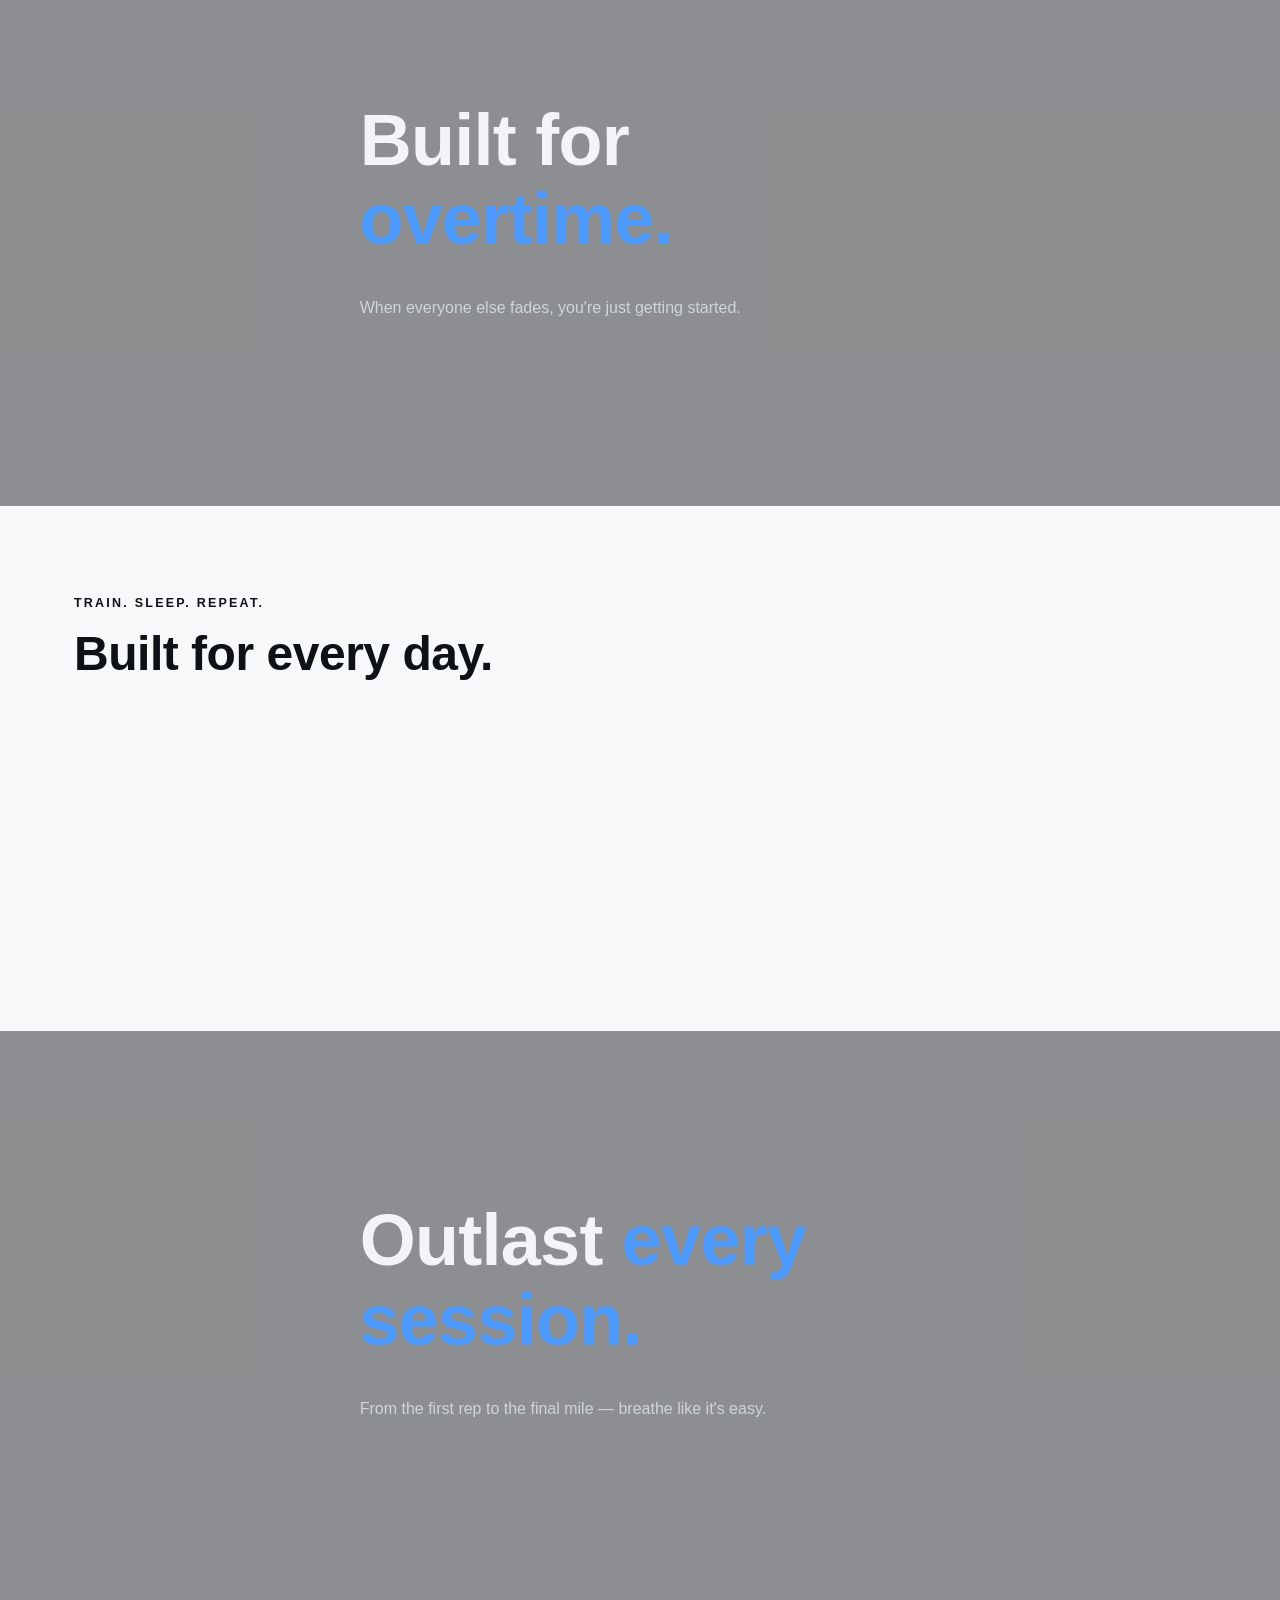
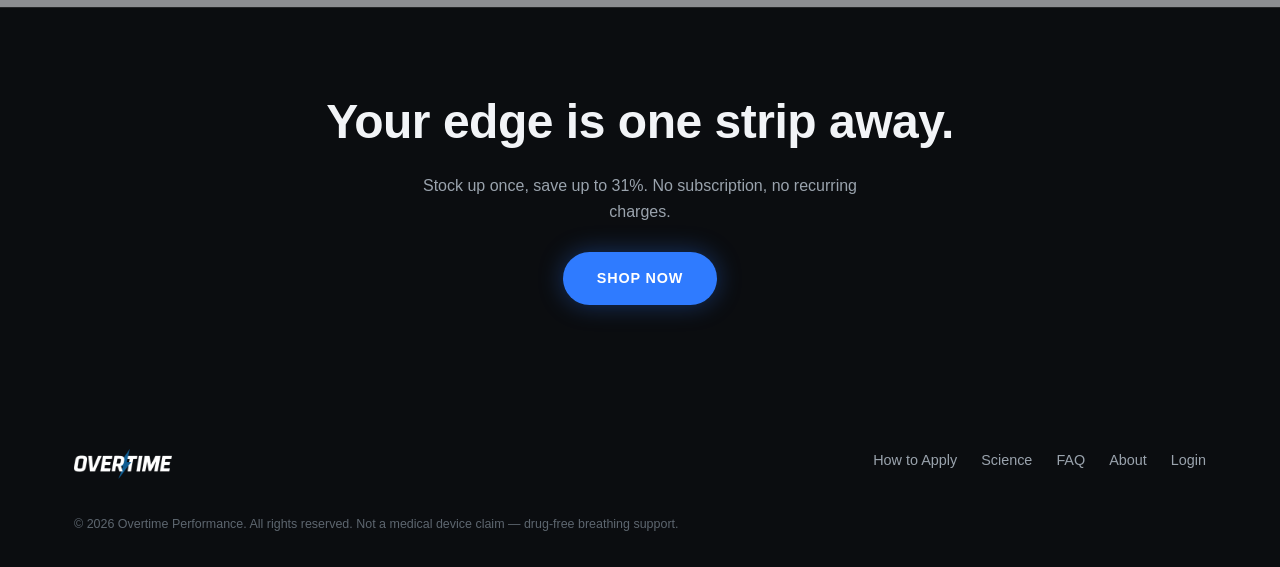
==== commit 58b89afa: "Use the client's real OVERTIME logo in the nav and footer Replaces the Montserrat text wordmark (OVE" ====
--- a/index.html
+++ b/index.html
@@ -11,13 +11,17 @@
   <link rel="preconnect" href="https://fonts.gstatic.com" crossorigin>
   <link href="https://fonts.googleapis.com/css2?family=Archivo:wght@500;700;900&family=Fraunces:opsz,wght@9..144,500;9..144,600;9..144,700&family=Inter:wght@400;500;600&family=Montserrat:wght@700;800&display=swap" rel="stylesheet">
   <link rel="icon" type="image/png" href="assets/img/favicon.png">
-  <link rel="stylesheet" href="css/styles.css?v=14">
+  <link rel="apple-touch-icon" href="assets/img/apple-touch-icon.png">
+  <link rel="stylesheet" href="css/styles.css?v=15">
 </head>
 <body>
 
   <header class="nav">
     <div class="nav-inner">
-      <a class="nav-logo" href="index.html">OVER<span class="bolt">T</span>IME</a>
+      <a class="nav-logo" href="index.html" aria-label="Overtime — home">
+        <img class="logo-light" src="assets/img/real/logo-light.png" alt="" width="512" height="156">
+        <img class="logo-dark" src="assets/img/real/logo-dark.png" alt="" width="512" height="156">
+      </a>
       <button class="nav-toggle" aria-label="Menu">☰</button>
       <ul class="nav-links">
         <li><a href="how-to-apply.html">How to Apply</a></li>
@@ -237,7 +241,10 @@
 
   <footer class="footer">
     <div class="container footer-inner">
-      <a class="nav-logo" href="index.html">OVER<span class="bolt">T</span>IME</a>
+      <a class="nav-logo" href="index.html" aria-label="Overtime — home">
+        <img class="logo-light" src="assets/img/real/logo-light.png" alt="" width="512" height="156">
+        <img class="logo-dark" src="assets/img/real/logo-dark.png" alt="" width="512" height="156">
+      </a>
       <ul class="footer-links">
         <li><a href="how-to-apply.html">How to Apply</a></li>
         <li><a href="science.html">Science</a></li>
--- a/css/styles.css
+++ b/css/styles.css
@@ -121,7 +121,8 @@
   border-bottom-color: transparent;
   box-shadow: none;
 }
-body.has-hero .nav:not(.scrolled) .nav-logo { color: #fff; }
+body.has-hero .nav:not(.scrolled) .nav-logo .logo-light { display: block; }
+body.has-hero .nav:not(.scrolled) .nav-logo .logo-dark { display: none; }
 body.has-hero .nav:not(.scrolled) .nav-links a:not(.btn) { color: rgba(255, 255, 255, 0.88); }
 body.has-hero .nav:not(.scrolled) .nav-links a:not(.btn):hover { color: #fff; }
 body.has-hero .nav:not(.scrolled) .nav-toggle { color: #fff; }
@@ -136,13 +137,13 @@
   gap: 24px;
 }
 .nav-logo {
-  font-family: var(--font-logo);
-  font-weight: 800;
-  font-size: 1.35rem;
-  letter-spacing: 0.04em;
-  color: var(--text);
-}
-.nav-logo .bolt { color: var(--blue); }
+  display: flex;
+  align-items: center;
+  line-height: 0;
+}
+.nav-logo img { height: 36px; width: auto; display: block; }
+/* default nav is a light bar -> dark wordmark */
+.nav-logo .logo-light { display: none; }
 .nav-links {
   display: flex;
   align-items: center;
@@ -712,14 +713,15 @@
   color: var(--dark-text-dim);
   font-size: 0.9rem;
 }
-.footer .nav-logo { color: var(--dark-text); }
+.footer .nav-logo .logo-light { display: block; }
+.footer .nav-logo .logo-dark { display: none; }
 .footer-inner {
   display: flex;
   justify-content: space-between;
   gap: 40px;
   flex-wrap: wrap;
 }
-.footer .nav-logo { font-size: 1.2rem; }
+.footer .nav-logo img { height: 30px; }
 .footer-links { display: flex; gap: 24px; list-style: none; padding: 0; margin: 0; flex-wrap: wrap; }
 .footer-links a { color: var(--dark-text-dim); }
 .footer-links a:hover { color: var(--dark-text); }
@@ -739,6 +741,7 @@
 /* ---------- responsive ---------- */
 @media (max-width: 860px) {
   .nav-toggle { display: block; }
+  .nav-logo img { height: 28px; }
   .nav-links {
     /* .nav's backdrop-filter makes it the containing block, so size explicitly */
     position: fixed;
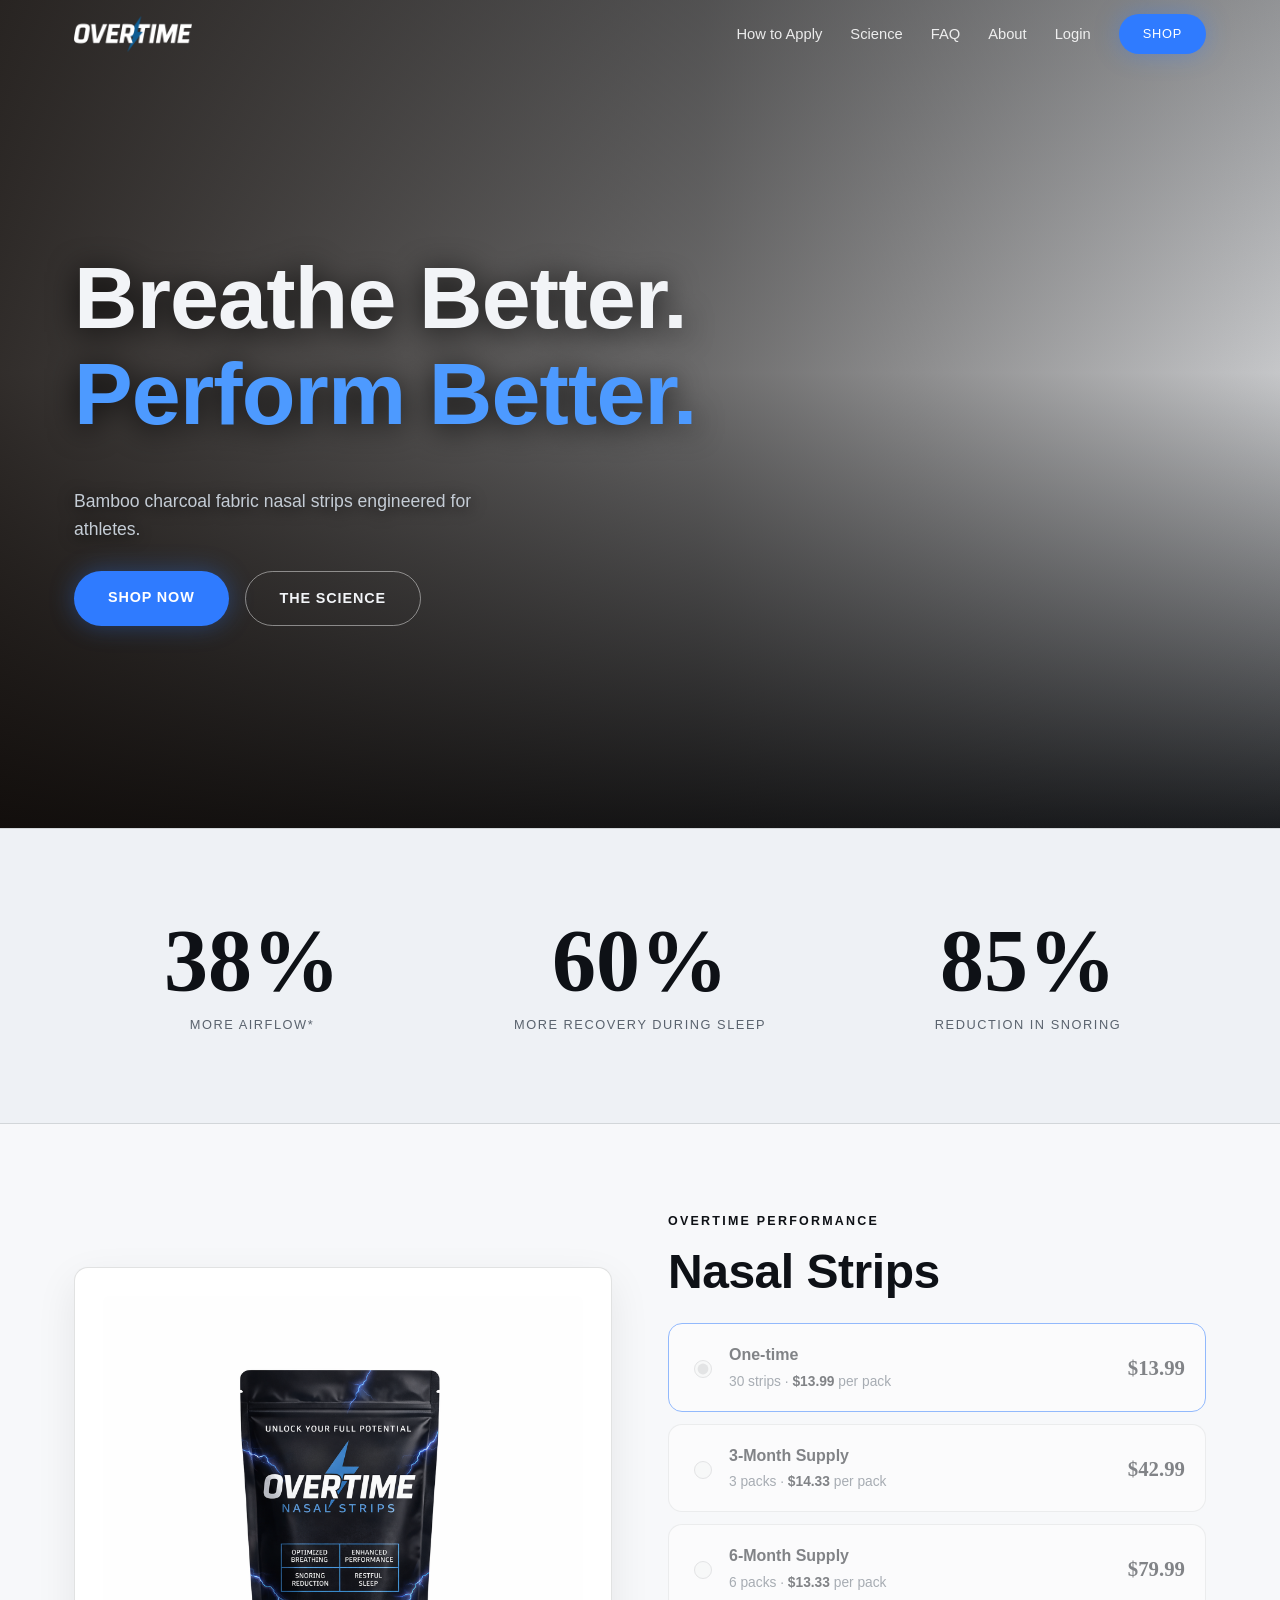
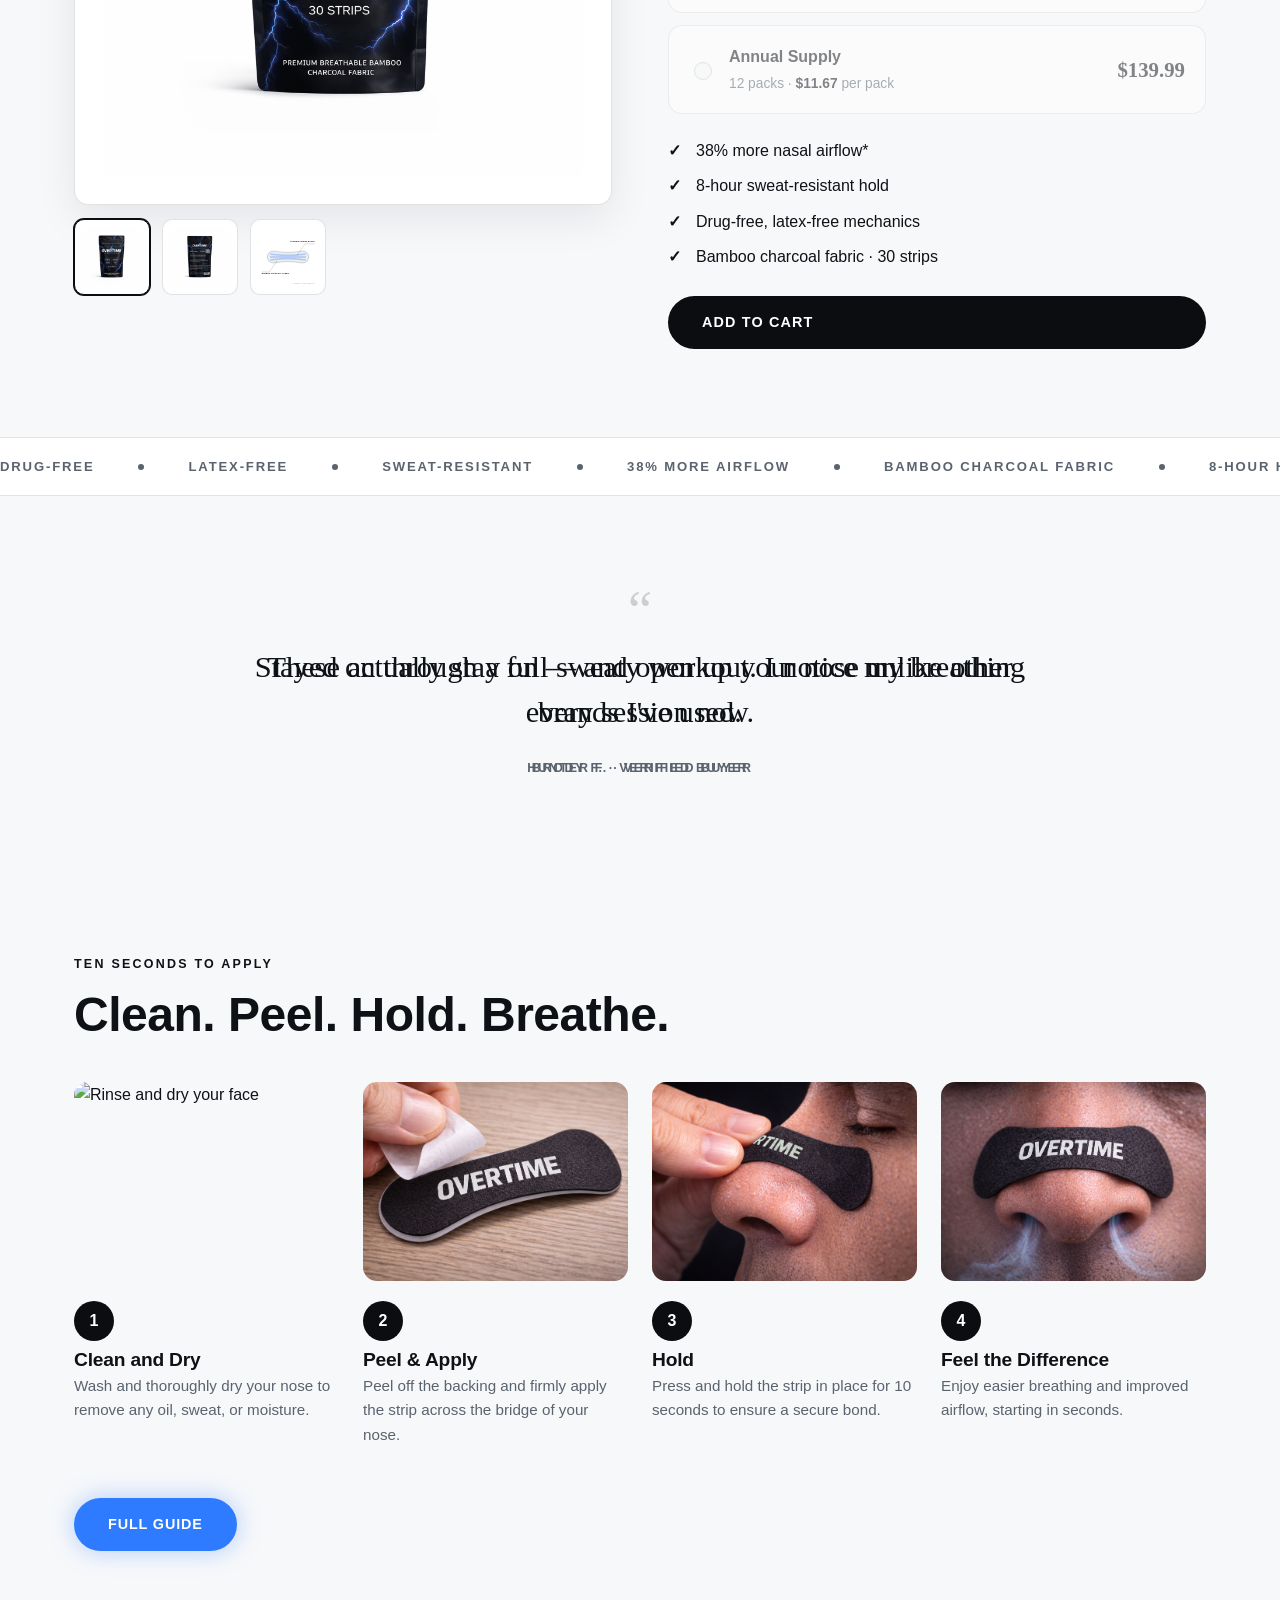
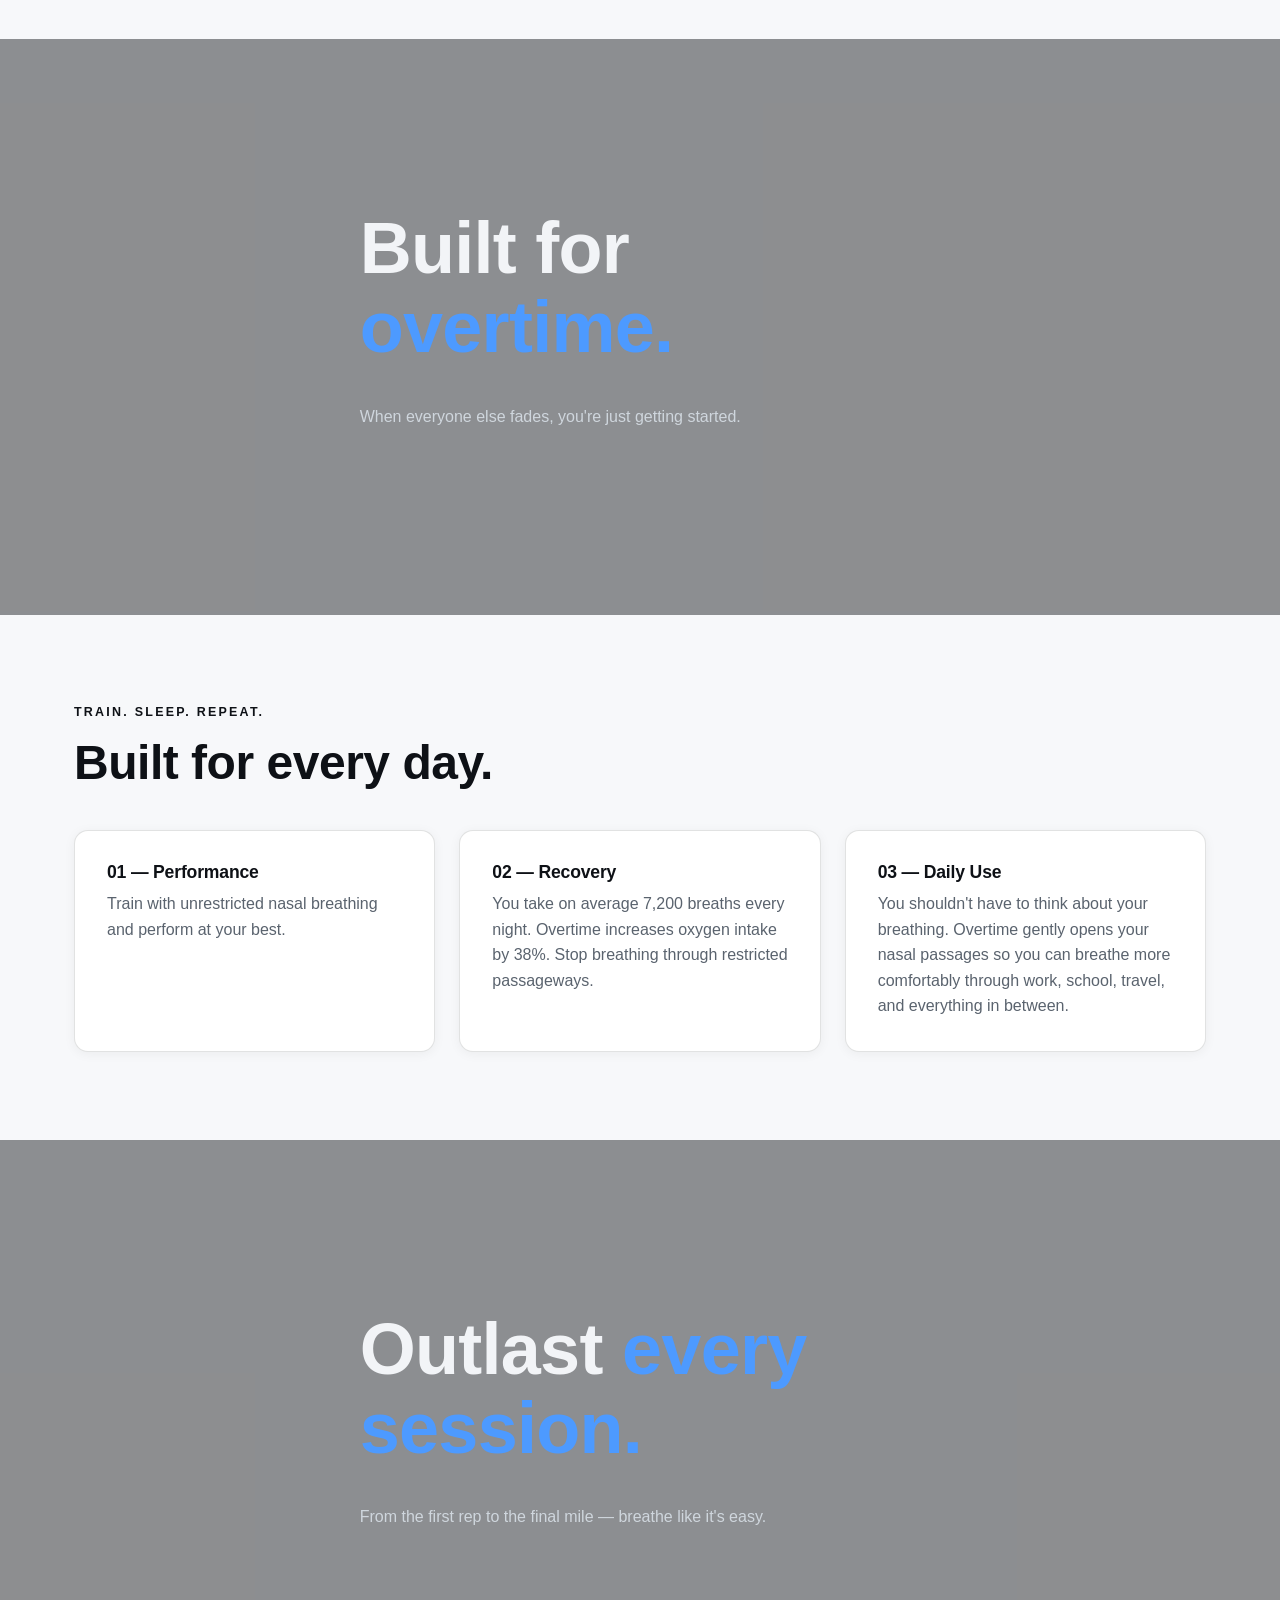
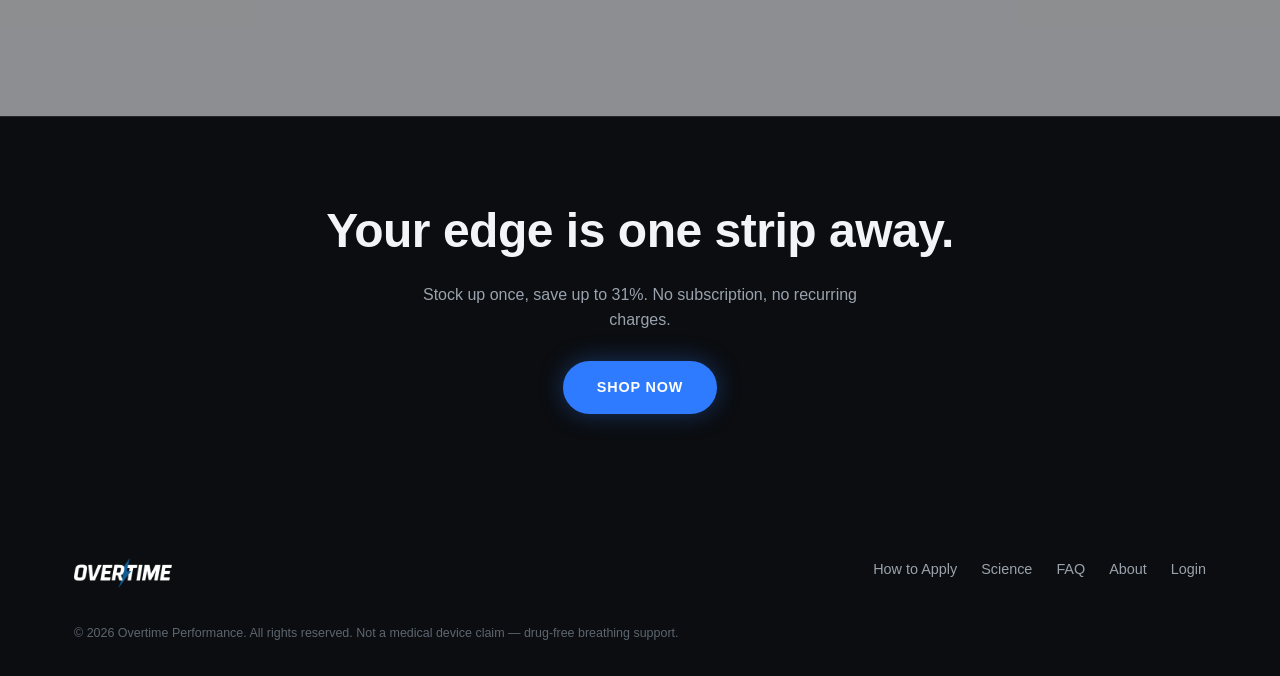
==== commit fcb50d18: "Rebuild the supply plans as a stacked picker with live pricing The four purchase options were small " ====
--- a/index.html
+++ b/index.html
@@ -12,7 +12,7 @@
   <link href="https://fonts.googleapis.com/css2?family=Archivo:wght@500;700;900&family=Fraunces:opsz,wght@9..144,500;9..144,600;9..144,700&family=Inter:wght@400;500;600&family=Montserrat:wght@700;800&display=swap" rel="stylesheet">
   <link rel="icon" type="image/png" href="assets/img/favicon.png">
   <link rel="apple-touch-icon" href="assets/img/apple-touch-icon.png">
-  <link rel="stylesheet" href="css/styles.css?v=15">
+  <link rel="stylesheet" href="css/styles.css?v=16">
 </head>
 <body>
 
@@ -87,13 +87,40 @@
         <div class="product-info">
           <span class="kicker">Overtime Performance</span>
           <h2>Nasal Strips</h2>
-          <div class="variant-pills">
-            <button class="pill active" data-variant="Single Pack" data-price="$16.99" data-per="· 30 strips · one pack">One-time</button>
-            <button class="pill" data-variant="3-Month Supply" data-price="$42.99" data-per="· 3 packs · $14.33/pack">3-Month · Save 16%</button>
-            <button class="pill" data-variant="6-Month Supply" data-price="$79.99" data-per="· 6 packs · $13.33/pack">6-Month · Save 22%</button>
-            <button class="pill" data-variant="Annual Supply" data-price="$139.99" data-per="· 12 packs · $11.66/pack">Annual · Save 31%</button>
+          <div class="plan-picker">
+            <label class="purchase-option selected" data-variant="Single Pack" data-packs="1">
+              <input type="radio" name="plan" value="Single Pack" checked>
+              <span class="opt-body">
+                <span class="opt-name">One-time</span>
+                <span class="opt-sub">30 strips · <span class="opt-unit">$13.99</span> per pack</span>
+              </span>
+              <span class="opt-price">$13.99</span>
+            </label>
+            <label class="purchase-option" data-variant="3-Month Supply" data-packs="3">
+              <input type="radio" name="plan" value="3-Month Supply">
+              <span class="opt-body">
+                <span class="opt-name">3-Month Supply</span>
+                <span class="opt-sub">3 packs · <span class="opt-unit">$14.33</span> per pack</span>
+              </span>
+              <span class="opt-price">$42.99</span>
+            </label>
+            <label class="purchase-option" data-variant="6-Month Supply" data-packs="6">
+              <input type="radio" name="plan" value="6-Month Supply">
+              <span class="opt-body">
+                <span class="opt-name">6-Month Supply<span class="save-pill">Save 5%</span></span>
+                <span class="opt-sub">6 packs · <span class="opt-unit">$13.33</span> per pack</span>
+              </span>
+              <span class="opt-price">$79.99</span>
+            </label>
+            <label class="purchase-option" data-variant="Annual Supply" data-packs="12">
+              <input type="radio" name="plan" value="Annual Supply">
+              <span class="opt-body">
+                <span class="opt-name">Annual Supply<span class="save-pill">Save 17%</span></span>
+                <span class="opt-sub">12 packs · <span class="opt-unit">$11.67</span> per pack <span class="opt-tag">Best value</span></span>
+              </span>
+              <span class="opt-price">$139.99</span>
+            </label>
           </div>
-          <div class="price"><span id="prod-price">$16.99</span> <span class="per" id="prod-per">· 30 strips · one-time</span></div>
           <ul class="benefits-list">
             <li>38% more nasal airflow*</li>
             <li>8-hour sweat-resistant hold</li>
@@ -256,7 +283,7 @@
     <div class="container footer-fine">© 2026 Overtime Performance. All rights reserved. Not a medical device claim — drug-free breathing support.</div>
   </footer>
 
-  <script src="js/main.js?v=8"></script>
-  <script src="js/shopify.js?v=5"></script>
+  <script src="js/main.js?v=9"></script>
+  <script src="js/shopify.js?v=6"></script>
 </body>
 </html>
--- a/css/styles.css
+++ b/css/styles.css
@@ -372,12 +372,7 @@
 
 /* product / buy */
 .buy-media img { border-radius: var(--radius); background: #fff; border: 1px solid var(--border); }
-.price {
-  font-family: var(--font-serif);
-  font-weight: 600;
-  font-size: 2.2rem;
-}
-.price .per { font-size: 0.95rem; font-weight: 500; color: var(--text-dim); font-family: var(--font-body); text-transform: none; }
+.plan-picker { margin: 20px 0 24px; }
 .purchase-option {
   display: flex;
   align-items: center;
@@ -394,10 +389,37 @@
 .purchase-option:hover { border-color: rgba(77, 154, 255, 0.5); box-shadow: 0 6px 18px rgba(14, 17, 22, 0.09); }
 .purchase-option.selected { border-color: var(--blue); box-shadow: 0 0 0 1px var(--blue); }
 .purchase-option input { accent-color: var(--blue); width: 18px; height: 18px; }
-.purchase-option .opt-name { font-weight: 600; }
+/* keyboard focus only — a mouse click already shows the .selected border */
+.purchase-option:has(input:focus-visible) { border-color: var(--blue); box-shadow: 0 0 0 3px rgba(47, 123, 255, 0.25); }
+.purchase-option .opt-body { display: flex; flex-direction: column; gap: 3px; min-width: 0; }
+.purchase-option .opt-name { font-weight: 600; display: flex; align-items: center; flex-wrap: wrap; gap: 8px; }
+.purchase-option .opt-name .save-pill { margin-left: 0; }
 .purchase-option .opt-sub { color: var(--text-dim); font-size: 0.86rem; }
-.purchase-option .opt-price { margin-left: auto; font-family: var(--font-display); font-weight: 700; }
+.purchase-option .opt-unit { font-weight: 600; color: var(--text); }
+.purchase-option .opt-price {
+  margin-left: auto;
+  font-family: var(--font-serif);
+  font-weight: 600;
+  font-size: 1.3rem;
+  white-space: nowrap;
+}
+.opt-tag {
+  font-family: var(--font-display);
+  font-size: 0.66rem;
+  font-weight: 700;
+  text-transform: uppercase;
+  letter-spacing: 0.08em;
+  color: var(--text);
+  border: 1px solid var(--border);
+  border-radius: 999px;
+  padding: 2px 8px;
+  margin-left: 6px;
+  white-space: nowrap;
+}
+.purchase-option.is-unavailable { opacity: 0.5; cursor: not-allowed; box-shadow: none; }
+.purchase-option.is-unavailable:hover { border-color: var(--border); box-shadow: none; }
 .save-pill {
+  white-space: nowrap;
   background: var(--blue);
   color: #fff;
   font-size: 0.7rem;
@@ -439,24 +461,6 @@
 .thumb:hover { transform: translateY(-2px); }
 .thumb.active { border-color: var(--dark); box-shadow: 0 0 0 1px var(--dark); }
 .product-info h1, .product-info h2 { margin-top: 6px; }
-.variant-pills { display: flex; flex-wrap: wrap; gap: 10px; margin: 18px 0 18px; }
-.pill {
-  font-family: var(--font-display);
-  font-weight: 700;
-  text-transform: uppercase;
-  letter-spacing: 0.05em;
-  font-size: 0.78rem;
-  padding: 10px 18px;
-  border-radius: 999px;
-  border: 1px solid var(--border);
-  background: var(--bg-elev);
-  color: var(--text-dim);
-  cursor: pointer;
-  transition: all 0.15s ease;
-}
-.pill:hover { border-color: rgba(14, 17, 22, 0.4); color: var(--text); }
-.pill:disabled { opacity: 0.45; cursor: not-allowed; pointer-events: none; }
-.pill.active { background: var(--dark); border-color: var(--dark); color: #fff; }
 .benefits-list { list-style: none; padding: 0; margin: 4px 0 26px; }
 .benefits-list li {
   position: relative;
@@ -759,6 +763,8 @@
   .grid-3, .steps, .stats { grid-template-columns: 1fr; }
   .grid-2 { grid-template-columns: 1fr; gap: 32px; }
   .product-card { grid-template-columns: 1fr; gap: 32px; }
+  .purchase-option { padding: 14px 16px; gap: 10px; }
+  .purchase-option .opt-price { font-size: 1.15rem; }
   .shop-lead { padding: 104px 0 56px; }
   .section { padding: 64px 0; }
   .band { min-height: 48vh; }
